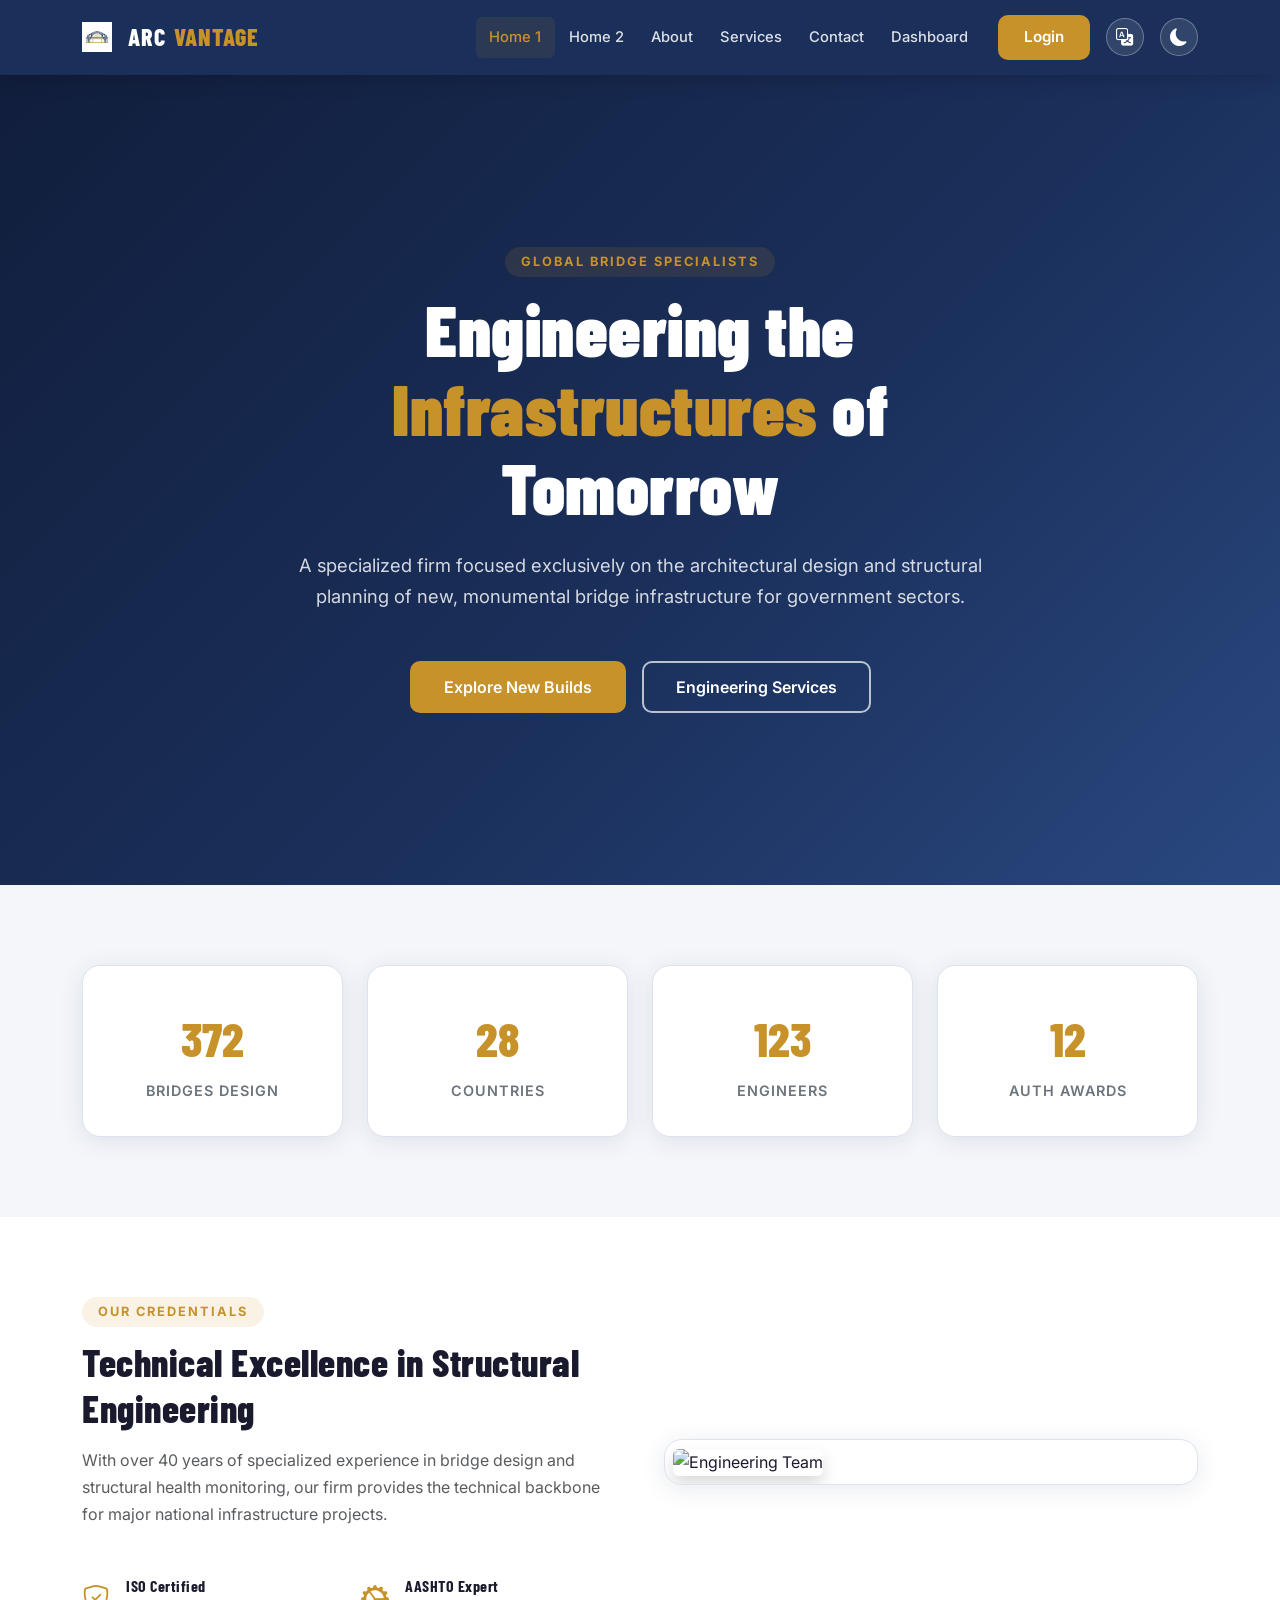
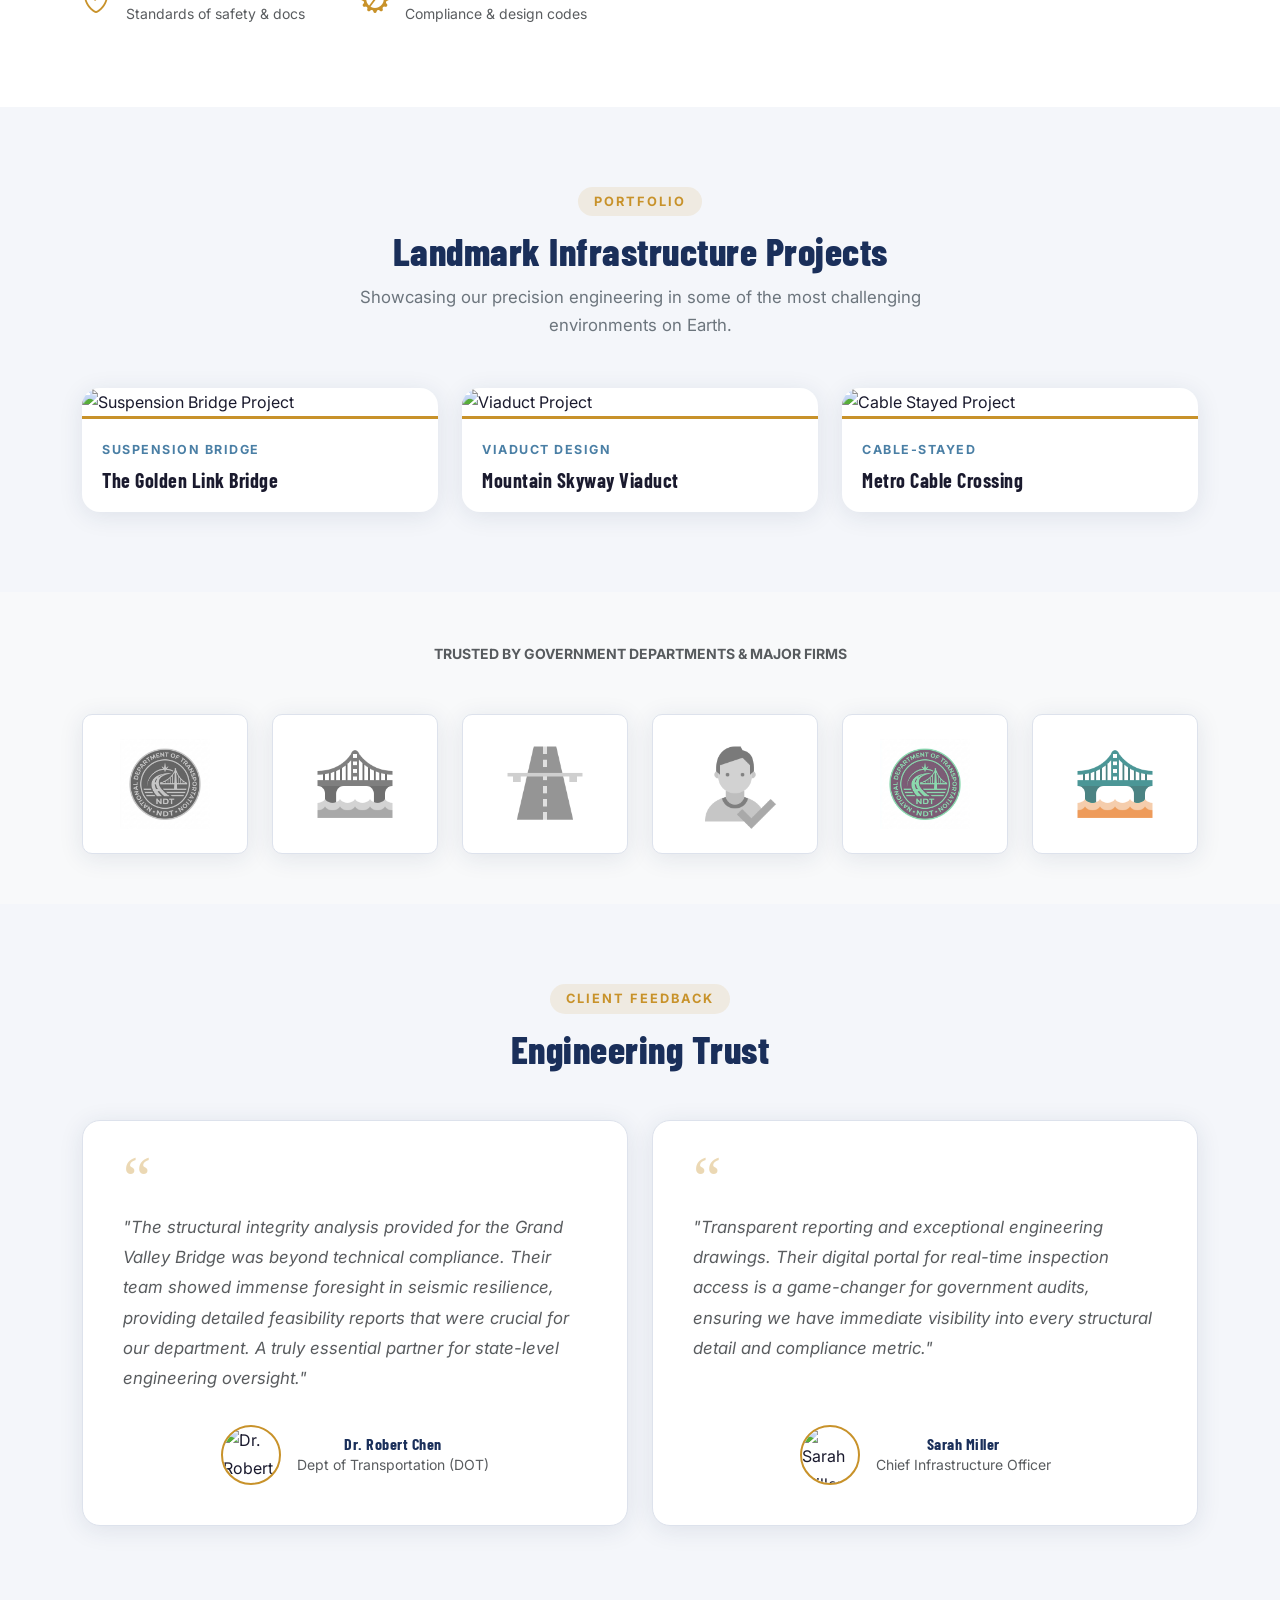
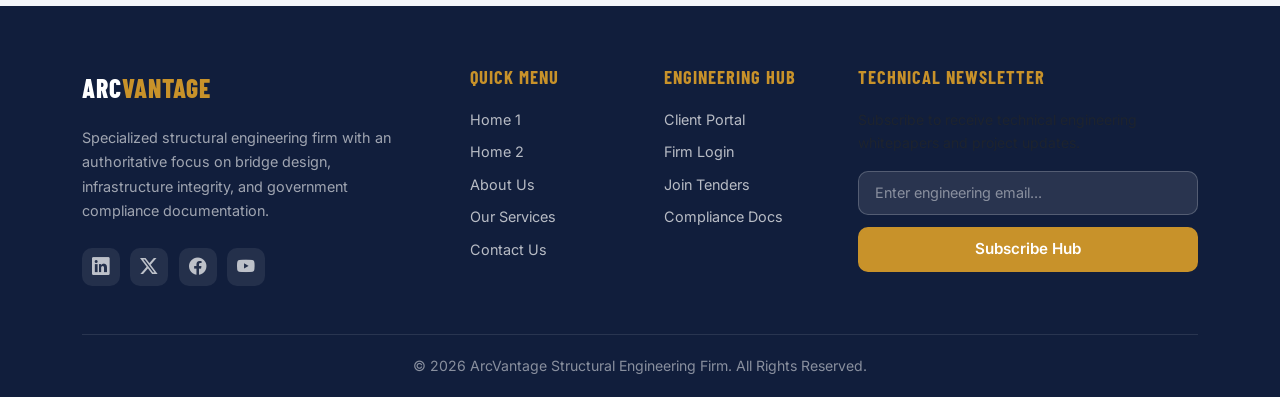
==== index.html @ 97ee5bbd "feat: add dashboard option to navbar next to contact across all pages" ====
<!DOCTYPE html>
<html lang="en" dir="ltr">
<head>
    <meta charset="UTF-8">
    <meta name="viewport" content="width=device-width, initial-scale=1.0">
    <title>Home - Structural Engineering Firm | Bridge Specialist</title>
    <!-- Favicon -->
    <link rel="icon" type="image/png" href="assets/images/favicon.png">
    
    <!-- Bootstrap 5 -->
    <link href="https://cdn.jsdelivr.net/npm/bootstrap@5.3.0/dist/css/bootstrap.min.css" rel="stylesheet">
    <!-- Bootstrap Icons -->
    <link rel="stylesheet" href="https://cdn.jsdelivr.net/npm/bootstrap-icons@1.11.1/font/bootstrap-icons.css">
    <!-- Custom CSS -->
    <link rel="stylesheet" href="assets/css/style.css">
</head>
<body>

    <!-- Header / Navbar -->
    <nav class="navbar navbar-expand-lg brand-navbar sticky-top">
        <div class="container">
            <a class="navbar-brand d-flex align-items-center" href="index.html">
                <img src="assets/images/favicon.png" alt="ArcVantage" class="brand-favicon me-2" style="height: 30px;">
                ARC<span>VANTAGE</span>
            </a>
            
            <button class="navbar-toggler border-0 text-white" type="button" data-bs-toggle="offcanvas" data-bs-target="#offcanvasNavbar">
                <i class="bi bi-list fs-1"></i>
            </button>

            <!-- Desktop Menu -->
            <div class="collapse navbar-collapse" id="navbarNav">
                    <ul class="navbar-nav ms-auto mb-2 mb-lg-0 align-items-center">
                        <li class="nav-item"><a class="nav-link active" href="index.html">Home 1</a></li>
                        <li class="nav-item"><a class="nav-link" href="home2.html">Home 2</a></li>
                        <li class="nav-item"><a class="nav-link" href="about.html">About</a></li>
                        <li class="nav-item"><a class="nav-link" href="services.html">Services</a></li>
                        <li class="nav-item"><a class="nav-link" href="contact.html">Contact</a></li>
                        <li class="nav-item"><a class="nav-link" href="dashboard.html">Dashboard</a></li>
                        <li class="nav-item ms-lg-3">
                            <a href="login.html" class="btn btn-brand-secondary btn-sm px-4 text-white">Login</a>
                        </li>
                    </ul>
                    <div id="rtlToggle" class="ms-lg-3" title="Toggle RTL"><i class="bi bi-translate"></i></div>
                    <div id="themeToggle" class="ms-lg-3"><i class="bi bi-moon-fill"></i></div>
                </div>
            </div>
        </div>
    </nav>

    <!-- Mobile Offcanvas -->
    <div class="offcanvas offcanvas-end offcanvas-dark" tabindex="-1" id="offcanvasNavbar">
        <div class="offcanvas-header">
            <h5 class="offcanvas-title footer-brand-name">ARC<span>VANTAGE</span></h5>
            <button type="button" class="btn-close" data-bs-dismiss="offcanvas"></button>
        </div>
        <div class="offcanvas-body">
            <ul class="navbar-nav justify-content-end flex-grow-1 pe-3">
                <li class="nav-item"><a class="nav-link active" href="index.html">Home 1</a></li>
                <li class="nav-item"><a class="nav-link" href="home2.html">Home 2</a></li>
                <li class="nav-item"><a class="nav-link" href="about.html">About</a></li>
                <li class="nav-item"><a class="nav-link" href="services.html">Services</a></li>
                <li class="nav-item"><a class="nav-link" href="contact.html">Contact</a></li>
                <li class="nav-item"><a class="nav-link" href="dashboard.html">Dashboard</a></li>
                <li class="nav-item mt-3"><a href="login.html" class="btn btn-brand-secondary w-100 text-white">Login</a></li>
            </ul>
        </div>
    </div>

    <!-- Hero Section -->
    <section class="hero-section text-white">
        <!-- Using custom inline background to bypass repeated CSS backgrounds -->
        <div class="hero-overlay" style="background-image: url('https://loremflickr.com/1920/1080/bridge,design?random=1'); opacity: 0.3;"></div>
        <div class="container position-relative z-2 text-center">
            <div class="row justify-content-center">
                <div class="col-lg-10 col-xl-8">
                    <span class="section-label animate-fade-up">Global Bridge Specialists</span>
                    <h1 class="animate-fade-up animate-delay-1">Engineering the <span>Infrastructures</span> of Tomorrow</h1>
                    <p class="mt-4 animate-fade-up animate-delay-2 mx-auto" style="max-width: 700px;">A specialized firm focused exclusively on the architectural design and structural planning of new, monumental bridge infrastructure for government sectors.</p>
                    <div class="mt-5 d-flex flex-wrap gap-3 animate-fade-up animate-delay-3 justify-content-center">
                        <a href="#projects" class="btn btn-brand-secondary lg">Explore New Builds</a>
                        <a href="services.html" class="btn btn-brand-outline-light lg">Engineering Services</a>
                    </div>
                </div>
            </div>
        </div>
    </section>

    <!-- Stats Section -->
    <section class="section-pad stats-section">
        <div class="container">
            <div class="row g-4">
                <div class="col-6 col-md-3">
                    <div class="stat-card">
                        <div class="stat-number" data-target="450">0</div>
                        <div class="stat-label">Bridges Design</div>
                    </div>
                </div>
                <div class="col-6 col-md-3">
                    <div class="stat-card">
                        <div class="stat-number" data-target="28">0</div>
                        <div class="stat-label">Countries</div>
                    </div>
                </div>
                <div class="col-6 col-md-3">
                    <div class="stat-card">
                        <div class="stat-number" data-target="150">0</div>
                        <div class="stat-label">Engineers</div>
                    </div>
                </div>
                <div class="col-6 col-md-3">
                    <div class="stat-card">
                        <div class="stat-number" data-target="12">0</div>
                        <div class="stat-label">Auth Awards</div>
                    </div>
                </div>
            </div>
        </div>
    </section>

    <!-- About Section -->
    <section class="section-pad bg-white">
        <div class="container">
            <div class="row align-items-center g-5">
                <div class="col-lg-6">
                    <span class="section-label">Our Credentials</span>
                    <h2 class="section-title">Technical Excellence in Structural Engineering</h2>
                    <p class="text-muted mt-3">With over 40 years of specialized experience in bridge design and structural health monitoring, our firm provides the technical backbone for major national infrastructure projects.</p>
                    <div class="row mt-4 g-4">
                        <div class="col-sm-6">
                            <div class="d-flex gap-3">
                                <i class="bi bi-shield-check text-secondary-brand fs-3"></i>
                                <div>
                                    <h6 class="mb-1">ISO Certified</h6>
                                    <small class="text-muted">Standards of safety & docs</small>
                                </div>
                            </div>
                        </div>
                        <div class="col-sm-6">
                            <div class="d-flex gap-3">
                                <i class="bi bi-gear-wide-connected text-secondary-brand fs-3"></i>
                                <div>
                                    <h6 class="mb-1">AASHTO Expert</h6>
                                    <small class="text-muted">Compliance & design codes</small>
                                </div>
                            </div>
                        </div>
                    </div>
                </div>
                <div class="col-lg-6">
                    <div class="brand-card p-2">
                        <img src="https://loremflickr.com/800/800/engineering,team?random=2" alt="Engineering Team" class="img-fluid rounded shadow">
                    </div>
                </div>
            </div>
        </div>
    </section>

    <!-- Projects Section -->
    <section id="projects" class="section-pad">
        <div class="container">
            <div class="text-center mb-5">
                <span class="section-label">Portfolio</span>
                <h2 class="section-title">Landmark Infrastructure Projects</h2>
                <p class="section-subtitle">Showcasing our precision engineering in some of the most challenging environments on Earth.</p>
            </div>
            <div class="row g-4">
                <div class="col-md-4">
                    <div class="project-card">
                        <img src="https://loremflickr.com/800/600/bridge,suspension?random=3" alt="Suspension Bridge Project">
                        <div class="project-info">
                            <div class="project-category">Suspension Bridge</div>
                            <h5 class="mt-2 mb-0">The Golden Link Bridge</h5>
                        </div>
                    </div>
                </div>
                <div class="col-md-4">
                    <div class="project-card">
                        <img src="https://loremflickr.com/800/600/viaduct,bridge?random=4" alt="Viaduct Project">
                        <div class="project-info">
                            <div class="project-category">Viaduct Design</div>
                            <h5 class="mt-2 mb-0">Mountain Skyway Viaduct</h5>
                        </div>
                    </div>
                </div>
                <div class="col-md-4">
                    <div class="project-card">
                        <img src="https://loremflickr.com/800/600/cable,bridge?random=5" alt="Cable Stayed Project">
                        <div class="project-info">
                            <div class="project-category">Cable-Stayed</div>
                            <h5 class="mt-2 mb-0">Metro Cable Crossing</h5>
                        </div>
                    </div>
                </div>
            </div>
        </div>
    </section>

    <!-- Partner Logos -->
    <section class="section-pad-sm bg-light">
        <div class="container text-center">
            <p class="text-muted small fw-bold text-uppercase mb-4">Trusted by Government Departments & Major Firms</p>
            <div class="row align-items-center justify-content-center g-4 mt-2">
                <div class="col-6 col-md-4 col-lg-2">
                    <div class="partner-card">
                        <img src="assets/images/logos/logo1.png" class="partner-logo" alt="Partner">
                    </div>
                </div>
                <div class="col-6 col-md-4 col-lg-2">
                    <div class="partner-card">
                        <img src="assets/images/logos/logo2.png" class="partner-logo" alt="Partner">
                    </div>
                </div>
                <div class="col-6 col-md-4 col-lg-2">
                    <div class="partner-card">
                        <img src="assets/images/logos/logo3.png" class="partner-logo" alt="Partner">
                    </div>
                </div>
                <div class="col-6 col-md-4 col-lg-2">
                    <div class="partner-card">
                        <img src="assets/images/logos/logo6.png" class="partner-logo" alt="Partner">
                    </div>
                </div>
                <div class="col-6 col-md-4 col-lg-2">
                    <div class="partner-card">
                        <img src="assets/images/logos/logo1.png" class="partner-logo" alt="Partner" style="filter: hue-rotate(90deg)">
                    </div>
                </div>
                <div class="col-6 col-md-4 col-lg-2">
                    <div class="partner-card">
                        <img src="assets/images/logos/logo2.png" class="partner-logo" alt="Partner" style="filter: hue-rotate(180deg)">
                    </div>
                </div>
            </div>
        </div>
    </section>

    <!-- Testimonials -->
    <section class="section-pad">
        <div class="container">
            <div class="text-center mb-5">
                <span class="section-label">Client Feedback</span>
                <h2 class="section-title">Engineering Trust</h2>
            </div>
            <div class="row g-4">
                <div class="col-md-6">
                    <div class="testimonial-card h-100 d-flex flex-column">
                        <p class="mb-4 text-muted">"The structural integrity analysis provided for the Grand Valley Bridge was beyond technical compliance. Their team showed immense foresight in seismic resilience, providing detailed feasibility reports that were crucial for our department. A truly essential partner for state-level engineering oversight."</p>
                        <div class="d-flex align-items-center gap-3 mt-auto">
                            <img src="https://loremflickr.com/150/150/man,portrait?random=6" class="testimonial-img" alt="Dr. Robert Chen">
                            <div>
                                <h6 class="mb-0 text-primary-brand">Dr. Robert Chen</h6>
                                <small class="text-muted">Dept of Transportation (DOT)</small>
                            </div>
                        </div>
                    </div>
                </div>
                <div class="col-md-6">
                    <div class="testimonial-card h-100 d-flex flex-column">
                        <p class="mb-4 text-muted">"Transparent reporting and exceptional engineering drawings. Their digital portal for real-time inspection access is a game-changer for government audits, ensuring we have immediate visibility into every structural detail and compliance metric."</p>
                        <div class="d-flex align-items-center gap-3 mt-auto">
                            <img src="https://loremflickr.com/150/150/woman,portrait?random=7" class="testimonial-img" alt="Sarah Miller">
                            <div>
                                <h6 class="mb-0 text-primary-brand">Sarah Miller</h6>
                                <small class="text-muted">Chief Infrastructure Officer</small>
                            </div>
                        </div>
                    </div>
                </div>
            </div>
        </div>
    </section>

    <!-- Footer -->
    <footer class="brand-footer">
        <div class="container">
            <div class="row g-5">
                <div class="col-lg-4">
                    <div class="footer-brand-name">ARC<span>VANTAGE</span></div>
                    <p class="footer-desc mt-3">Specialized structural engineering firm with an authoritative focus on bridge design, infrastructure integrity, and government compliance documentation.</p>
                    <div class="social-icons mt-4">
                        <a href="#"><i class="bi bi-linkedin"></i></a>
                        <a href="#"><i class="bi bi-twitter-x"></i></a>
                        <a href="#"><i class="bi bi-facebook"></i></a>
                        <a href="#"><i class="bi bi-youtube"></i></a>
                    </div>
                </div>
                <div class="col-md-4 col-lg-2">
                    <h5>Quick Menu</h5>
                    <a href="index.html">Home 1</a>
                    <a href="home2.html">Home 2</a>
                    <a href="about.html">About Us</a>
                    <a href="services.html">Our Services</a>
                    <a href="contact.html">Contact Us</a>
                </div>
                <div class="col-md-4 col-lg-2">
                    <h5>Engineering Hub</h5>
                    <a href="dashboard.html">Client Portal</a>
                    <a href="login.html">Firm Login</a>
                    <a href="signup.html">Join Tenders</a>
                    <a href="#">Compliance Docs</a>
                </div>
                <div class="col-lg-4">
                    <h5>Technical Newsletter</h5>
                    <p class="small text-muted mb-3">Subscribe to receive technical engineering whitepapers and project updates.</p>
                    <form class="footer-newsletter">
                        <input type="email" placeholder="Enter engineering email..." required>
                        <button type="submit" class="btn btn-brand-secondary w-100">Subscribe Hub</button>
                    </form>
                </div>
            </div>
            <div class="footer-bottom text-center">
                <p class="mb-0">© 2026 ArcVantage Structural Engineering Firm. All Rights Reserved.</p>
            </div>
        </div>
    </footer>

    <!-- Back to Top -->
    <button id="backToTop"><i class="bi bi-arrow-up"></i></button>

    <!-- Quote Modal -->
    <div class="modal fade" id="quoteModal" tabindex="-1">
        <div class="modal-dialog modal-dialog-centered">
            <div class="modal-content brand-card">
                <div class="modal-header border-0">
                    <h5 class="modal-title section-title fs-3">Request Project Quote</h5>
                    <button type="button" class="btn-close" data-bs-dismiss="modal"></button>
                </div>
                <div class="modal-body p-4 pt-0">
                    <form>
                        <div class="mb-3">
                            <label class="form-label small fw-bold">Department / Firm Name</label>
                            <input type="text" class="form-control" placeholder="e.g. DOT Region 4" required>
                        </div>
                        <div class="mb-3">
                            <label class="form-label small fw-bold">Project Type</label>
                            <select class="form-select">
                                <option>Expansion Joint Repair</option>
                                <option>New Bridge Design</option>
                                <option>Structural Health Audit</option>
                            </select>
                        </div>
                        <div class="mb-3">
                            <label class="form-label small fw-bold">Details</label>
                            <textarea class="form-control" rows="3"></textarea>
                        </div>
                        <button type="submit" class="btn btn-brand-primary w-100 py-2">Submit Request</button>
                    </form>
                </div>
            </div>
        </div>
    </div>

    <!-- Scripts -->
    <script src="https://cdn.jsdelivr.net/npm/bootstrap@5.3.0/dist/js/bootstrap.bundle.min.js"></script>
    <script src="assets/js/main.js"></script>
</body>
</html>
---- assets/css/style.css ----
/* ============================================================
   ARCVANTAGE BRIDGE ENGINEERING
   Global Design System — style.css
   Colors: Primary #1A2F5A | Secondary #C8922A | Tertiary #4A7FA5
   ============================================================ */

/* ---- Google Fonts ---- */
@import url('https://fonts.googleapis.com/css2?family=Inter:wght@300;400;500;600;700;800;900&family=Barlow+Condensed:wght@600;700;800&display=swap');

/* ---- CSS Custom Properties (Light Theme) ---- */
:root {
  --primary:        #1A2F5A;
  --primary-dark:   #111e3c;
  --primary-light:  #2a4880;
  --secondary:      #C8922A;
  --secondary-dark: #a5731c;
  --secondary-light:#e0a83a;
  --tertiary:       #4A7FA5;
  --tertiary-dark:  #326182;
  --tertiary-light: #6fa3c4;

  --bg:             #f4f6fa;
  --bg-card:        #ffffff;
  --bg-navbar:      #1A2F5A;
  --text-main:      #1a1a2e;
  --text-muted:     #6c757d;
  --text-light:     #ffffff;
  --border:         #dde2ec;
  --shadow:         0 4px 24px rgba(26,47,90,0.10);
  --shadow-hover:   0 8px 32px rgba(26,47,90,0.18);
  --radius:         10px;
  --radius-lg:      18px;
  --transition:     all 0.3s ease;
}

/* ---- Dark Theme ---- */
[data-theme="dark"] {
  --bg:           #0f172a; /* Slightly lighter navy for better depth */
  --bg-card:      #1e293b; /* More distinct card background */
  --bg-navbar:    #0f172a;
  --text-main:    #f8fafc; /* Crisp white for main text */
  --text-muted:   #cbd5e1; /* Significantly brighter muted text for contrast (was #9aa3b8) */
  --border:       #334155;
  --shadow:       0 4px 24px rgba(0,0,0,0.45);
  --shadow-hover: 0 8px 32px rgba(0,0,0,0.60);
}

/* ---- Reset & Base ---- */
*, *::before, *::after { box-sizing: border-box; margin: 0; padding: 0; }
html { scroll-behavior: smooth; }
body {
  font-family: 'Inter', sans-serif;
  background-color: var(--bg);
  color: var(--text-main);
  transition: background-color 0.3s ease, color 0.3s ease;
  line-height: 1.7;
  font-size: 16px;
}
img {
  max-width: 100%;
  height: auto;
}

/* ---- Typography ---- */
h1,h2,h3,h4,h5,h6 {
  font-family: 'Barlow Condensed', 'Inter', sans-serif;
  font-weight: 700;
  letter-spacing: 0.5px;
  color: var(--text-main);
  line-height: 1.2;
}
.text-primary-brand { color: var(--primary) !important; transition: var(--transition); }
.text-secondary-brand { color: var(--secondary) !important; transition: var(--transition); }
.text-tertiary-brand { color: var(--tertiary) !important; transition: var(--transition); }

.text-primary-brand:hover, .text-secondary-brand:hover, .text-tertiary-brand:hover {
  text-decoration: underline !important;
  opacity: 0.85;
}

/* ---- Buttons ---- */
.btn-brand-primary {
  background: var(--primary);
  color: #fff;
  border: 2px solid var(--primary);
  border-radius: var(--radius);
  padding: 0.55rem 1.5rem;
  font-weight: 600;
  font-size: 0.95rem;
  transition: var(--transition);
  text-decoration: none;
  display: inline-flex;
  align-items: center;
  justify-content: center;
  gap: 0.4rem;
}
.btn-brand-primary:hover {
  background: var(--primary-light);
  border-color: var(--primary-light);
  color: #fff;
  transform: translateY(-3px) scale(1.03);
  box-shadow: 0 8px 25px rgba(26,47,90,0.35);
  filter: brightness(1.15);
}
.btn-brand-secondary {
  background: var(--secondary);
  color: #fff;
  border: 2px solid var(--secondary);
  border-radius: var(--radius);
  padding: 0.55rem 1.5rem;
  font-weight: 600;
  font-size: 0.95rem;
  transition: var(--transition);
  text-decoration: none;
  display: inline-flex;
  align-items: center;
  justify-content: center;
  gap: 0.4rem;
}
.btn-brand-secondary:hover {
  background: var(--secondary-dark);
  border-color: var(--secondary-dark);
  color: #fff;
  transform: translateY(-3px) scale(1.03);
  box-shadow: 0 8px 25px rgba(200,146,42,0.4);
  filter: brightness(1.15);
}
.btn-brand-outline {
  background: transparent;
  color: var(--primary);
  border: 2px solid var(--primary);
  border-radius: var(--radius);
  padding: 0.55rem 1.5rem;
  font-weight: 600;
  font-size: 0.95rem;
  transition: var(--transition);
  text-decoration: none;
  display: inline-flex;
  align-items: center;
  gap: 0.4rem;
}
.btn-brand-outline:hover {
  background: var(--primary);
  color: #fff;
  transform: translateY(-3px) scale(1.03);
  box-shadow: 0 8px 25px rgba(26,47,90,0.35);
  filter: brightness(1.15);
}
.btn-brand-outline-light {
  background: transparent;
  color: #fff;
  border: 2px solid rgba(255,255,255,0.7);
  border-radius: var(--radius);
  padding: 0.55rem 1.5rem;
  font-weight: 600;
  font-size: 0.95rem;
  transition: var(--transition);
  text-decoration: none;
  display: inline-flex;
  align-items: center;
  gap: 0.4rem;
}
.btn-brand-outline-light:hover {
  background: rgba(255,255,255,0.2);
  color: #fff;
  transform: translateY(-3px) scale(1.03);
  box-shadow: 0 8px 25px rgba(255,255,255,0.15);
}

/* ---- Global Button Hover Highlight ---- */
.btn:hover {
  transform: translateY(-2px);
  filter: brightness(1.1);
  transition: var(--transition);
}
.social-login-btn:hover {
  transform: translateY(-2px) scale(1.02);
  box-shadow: 0 6px 20px rgba(26,47,90,0.15);
  filter: brightness(1.05);
}

/* ---- Cards ---- */
.brand-card {
  background: var(--bg-card);
  border-radius: var(--radius-lg);
  border: 1px solid var(--border);
  box-shadow: var(--shadow);
  transition: var(--transition);
  overflow: hidden;
}
.brand-card:hover {
  box-shadow: var(--shadow-hover);
  transform: translateY(-4px);
}
.brand-card .card-img-top {
  height: 200px;
  object-fit: cover;
  width: 100%;
}
.brand-card .card-body { padding: 1.5rem; }

/* ---- Section Utilities ---- */
.section-pad { padding: 80px 0; }
.section-pad-sm { padding: 50px 0; }

.section-title {
  font-size: 2.4rem;
  font-weight: 800;
  color: var(--primary);
  margin-bottom: 0.5rem;
}
[data-theme="dark"] .section-title { color: var(--secondary); }

.section-subtitle {
  font-size: 1.05rem;
  color: var(--text-muted);
  max-width: 600px;
  margin: 0 auto 2.5rem;
}

.section-label {
  display: inline-block;
  background: rgba(200,146,42,0.12);
  color: var(--secondary);
  font-size: 0.8rem;
  font-weight: 700;
  letter-spacing: 2px;
  text-transform: uppercase;
  border-radius: 50px;
  padding: 0.25rem 1rem;
  margin-bottom: 0.75rem;
}

.navbar-brand {
  font-family: 'Barlow Condensed', sans-serif;
  font-size: 1.5rem;
  font-weight: 800;
  letter-spacing: 1px;
  display: flex !important;
  align-items: center;
  gap: 0.5rem;
  text-decoration: none;
  transition: var(--transition);
  color: var(--primary);
}
.navbar-brand span { color: var(--secondary); }
.navbar-brand:hover { opacity: 0.85; }

/* ---- Navbar ---- */
.brand-navbar {
  background: var(--bg-navbar) !important;
  padding: 0.75rem 0;
  box-shadow: 0 2px 20px rgba(0,0,0,0.2);
  position: sticky;
  top: 0;
  z-index: 1050;
}
.brand-navbar .navbar-brand {
  font-family: 'Barlow Condensed', sans-serif;
  font-size: 1.5rem;
  font-weight: 800;
  color: #fff !important;
  letter-spacing: 1px;
  display: flex;
  align-items: center;
  gap: 0.5rem;
}
.brand-navbar .navbar-brand span { color: var(--secondary); }
.brand-navbar .nav-link {
  color: rgba(255,255,255,0.85) !important;
  font-weight: 500;
  font-size: 0.92rem;
  padding: 0.5rem 0.85rem !important;
  border-radius: 6px;
  transition: var(--transition);
}
.brand-navbar .nav-link:hover,
.brand-navbar .nav-link.active {
  color: var(--secondary) !important;
  background: rgba(200,146,42,0.1);
}

/* ---- Dropdown in Navbar ---- */
.brand-navbar .dropdown-menu {
  background: var(--bg-card);
  border: 1px solid var(--border);
  border-radius: var(--radius);
  box-shadow: var(--shadow-hover);
  min-width: 200px;
}
.brand-navbar .dropdown-item {
  color: var(--text-main);
  font-weight: 500;
  padding: 0.55rem 1.25rem;
  transition: var(--transition);
}
.brand-navbar .dropdown-item:hover {
  background: rgba(26,47,90,0.08);
  color: var(--primary);
}
[data-theme="dark"] .brand-navbar .dropdown-item:hover { color: var(--secondary); }

.navbar-btn { min-width: 90px; justify-content: center; }

/* ---- Theme Toggle ---- */
#themeToggle {
  background: rgba(255,255,255,0.1);
  border: 1.5px solid rgba(255,255,255,0.3);
  color: #fff;
  border-radius: 50px;
  width: 38px;
  height: 38px;
  display: flex;
  align-items: center;
  justify-content: center;
  cursor: pointer;
  transition: var(--transition);
  font-size: 1.1rem;
}
#themeToggle:hover {
  background: var(--secondary);
  border-color: var(--secondary);
}

/* ---- Hero Sections ---- */
.hero-section {
  min-height: 90vh;
  display: flex;
  align-items: center;
  position: relative;
  overflow: hidden;
  background: linear-gradient(135deg, var(--primary-dark) 0%, var(--primary) 55%, var(--primary-light) 100%);
}
.hero-overlay {
  position: absolute;
  inset: 0;
  background-position: center;
  background-size: cover;
  background-repeat: no-repeat;
  opacity: 0.18;
  z-index: 0;
}
.hero-bg-main { background-image: url('../images/hero.png'); }
.hero-bg-about { background-image: url('../images/team.png'); }
.hero-bg-services { background-image: url('../images/construction.png'); }
.hero-bg-contact { background-image: url('../images/maintenance.png'); }
.hero-bg-home2 { background-image: url('../images/digitaltwin.png'); }
.hero-section h1 {
  font-size: clamp(2.5rem, 6vw, 4.5rem);
  font-weight: 900;
  color: #fff;
  line-height: 1.1;
}
.hero-section h1 span { color: var(--secondary); }
.hero-section p { color: rgba(255,255,255,0.82); font-size: 1.15rem; }

/* ---- Stat Cards ---- */
.stat-card {
  text-align: center;
  padding: 2rem 1.5rem;
  background: var(--bg-card);
  border-radius: var(--radius-lg);
  border: 1px solid var(--border);
  box-shadow: var(--shadow);
  transition: var(--transition);
  height: 100%;
  display: flex;
  flex-direction: column;
  justify-content: center;
}
.stat-card:hover { transform: translateY(-4px); box-shadow: var(--shadow-hover); }
.stat-card .stat-number {
  font-size: 3rem;
  font-weight: 800;
  font-family: 'Barlow Condensed', sans-serif;
  color: var(--secondary);
}
.stat-card .stat-label {
  color: var(--text-muted);
  font-size: 0.9rem;
  font-weight: 600;
  text-transform: uppercase;
  letter-spacing: 1px;
}

/* ---- Badge / Tag ---- */
.brand-badge {
  display: inline-block;
  background: var(--primary);
  color: #fff;
  font-size: 0.75rem;
  font-weight: 700;
  padding: 0.2rem 0.75rem;
  border-radius: 50px;
  letter-spacing: 1px;
}
.brand-badge-gold {
  background: var(--secondary);
}
.brand-badge-teal {
  background: var(--tertiary);
}

/* ---- Project Cards ---- */
.project-card {
  position: relative;
  border-radius: var(--radius-lg);
  overflow: hidden;
  background: var(--bg-card);
  box-shadow: var(--shadow);
  transition: var(--transition);
}
.project-card:hover { transform: translateY(-6px); box-shadow: var(--shadow-hover); }
.project-card img { width: 100%; height: 240px; object-fit: cover; }
.project-card .project-info {
  padding: 1.25rem;
  border-top: 3px solid var(--secondary);
}
.project-card .project-category {
  font-size: 0.78rem;
  font-weight: 700;
  color: var(--tertiary);
  text-transform: uppercase;
  letter-spacing: 1.5px;
}

/* ---- Service Cards (services.html) ---- */
.service-card {
  background: var(--bg-card);
  border-radius: var(--radius-lg);
  border: 1px solid var(--border);
  box-shadow: var(--shadow);
  overflow: hidden;
  transition: var(--transition);
  height: 100%;
}
.service-card:hover { transform: translateY(-6px); box-shadow: var(--shadow-hover); border-color: var(--secondary); }
.service-card .svc-img { height: 180px; object-fit: cover; width: 100%; }
.service-card .svc-body { padding: 1.5rem; }
.service-card .svc-icon {
  width: 54px; height: 54px;
  background: linear-gradient(135deg, var(--primary), var(--tertiary));
  border-radius: 14px;
  display: flex; align-items: center; justify-content: center;
  color: #fff; font-size: 1.5rem;
  margin-bottom: 1rem;
  transition: var(--transition);
}
.service-card:hover .svc-icon { background: linear-gradient(135deg, var(--secondary), var(--secondary-dark)); }

/* ---- Footer ---- */
.brand-footer {
  background: var(--primary-dark);
  color: rgba(255,255,255,0.8);
  padding: 60px 0 0;
}
.brand-footer h5 {
  color: var(--secondary);
  font-family: 'Barlow Condensed', sans-serif;
  font-size: 1.15rem;
  font-weight: 700;
  letter-spacing: 1px;
  text-transform: uppercase;
  margin-bottom: 1.2rem;
}
.brand-footer a {
  color: rgba(255,255,255,0.7);
  text-decoration: none;
  font-size: 0.9rem;
  transition: var(--transition);
  display: block;
  margin-bottom: 0.5rem;
}
.brand-footer a:hover { color: var(--secondary); padding-left: 4px; }
.brand-footer .footer-brand-name {
  font-family: 'Barlow Condensed', sans-serif;
  font-size: 1.6rem;
  font-weight: 800;
  color: #fff;
  letter-spacing: 1px;
}
.brand-footer .footer-brand-name span { color: var(--secondary); }
.brand-footer .footer-desc { font-size: 0.9rem; color: rgba(255,255,255,0.6); }
.social-icons a {
  display: inline-flex;
  align-items: center;
  justify-content: center;
  width: 38px; height: 38px;
  background: rgba(255,255,255,0.08);
  border-radius: 10px;
  color: rgba(255,255,255,0.7);
  font-size: 1.1rem;
  transition: var(--transition);
  margin-right: 0.4rem;
  text-decoration: none;
}
.social-icons a:hover { background: var(--secondary); color: #fff; transform: translateY(-3px); }
.social-icons.social-dark a {
  background: var(--primary);
  color: #fff;
}
.social-icons.social-dark a:hover {
  background: var(--secondary);
  color: #fff;
}
[data-theme="dark"] .social-icons.social-dark a {
  background: var(--secondary);
  color: var(--primary);
}
[data-theme="dark"] .social-icons.social-dark a:hover {
  background: #fff;
  color: var(--primary);
}

.footer-newsletter input {
  background: rgba(255,255,255,0.1);
  border: 1.5px solid rgba(255,255,255,0.2);
  color: #fff;
  border-radius: var(--radius);
  padding: 0.55rem 1rem;
  font-size: 0.9rem;
  width: 100%;
  margin-bottom: 0.75rem;
  outline: none;
  transition: var(--transition);
}
.footer-newsletter input::placeholder { color: rgba(255,255,255,0.45); }
.footer-newsletter input:focus { border-color: var(--secondary); background: rgba(255,255,255,0.15); }
.footer-bottom {
  border-top: 1px solid rgba(255,255,255,0.1);
  padding: 1.2rem 0;
  margin-top: 2.5rem;
  font-size: 0.88rem;
  color: rgba(255,255,255,0.5);
}

/* ---- Back to Top ---- */
#backToTop {
  position: fixed;
  bottom: 2rem;
  right: 2rem;
  z-index: 999;
  width: 44px; height: 44px;
  background: var(--secondary);
  color: #fff;
  border: none;
  border-radius: 50%;
  font-size: 1.2rem;
  display: none;
  align-items: center;
  justify-content: center;
  cursor: pointer;
  box-shadow: 0 4px 16px rgba(200,146,42,0.4);
  transition: var(--transition);
}
#backToTop.show { display: flex; }
#backToTop:hover { background: var(--secondary-dark); transform: translateY(-4px); }

/* ---- Auth Pages ---- */
.auth-wrapper {
  min-height: 100vh;
  display: flex;
  align-items: center;
  justify-content: center;
  background: linear-gradient(135deg, var(--primary-dark) 0%, var(--primary) 60%, var(--tertiary) 100%);
  padding: 2rem 1rem;
}
.auth-card {
  background: var(--bg-card);
  border-radius: var(--radius-lg);
  padding: 2.5rem 2rem;
  width: 100%;
  max-width: 440px;
  box-shadow: 0 16px 48px rgba(0,0,0,0.2);
}
.auth-card h2 { font-size: 2rem; font-weight: 800; color: var(--primary); }
[data-theme="dark"] .auth-card h2 { color: var(--secondary); }
.auth-card .form-control {
  background: var(--bg-card); /* Use card background for better contrast against wrapper */
  border: 1.5px solid var(--border);
  color: var(--text-main);
  border-radius: var(--radius);
  padding: 0.65rem 1rem;
  transition: var(--transition);
}
.auth-card .form-control:focus {
  border-color: var(--secondary); /* Use secondary for better visibility on focus */
  box-shadow: 0 0 0 3px rgba(200,146,42,0.15);
  background: var(--bg);
}

/* ---- Dark Mode Contrast Fixes ---- */
[data-theme="dark"] ::placeholder {
  color: var(--text-muted) !important;
  opacity: 1 !important;
}
[data-theme="dark"] :-ms-input-placeholder { color: var(--text-muted) !important; }
[data-theme="dark"] ::-ms-input-placeholder { color: var(--text-muted) !important; }

[data-theme="dark"] .bg-light { background-color: var(--bg) !important; color: var(--text-main) !important; }
[data-theme="dark"] .bg-white { background-color: var(--bg-card) !important; color: var(--text-main) !important; }
[data-theme="dark"] .text-muted { color: var(--text-muted) !important; }
[data-theme="dark"] .form-control { background-color: var(--bg); border-color: var(--border); color: var(--text-main); }
[data-theme="dark"] .form-control:focus { background-color: var(--bg-card); color: var(--text-main); }
[data-theme="dark"] select.form-select { background-color: var(--bg); color: var(--text-main); border-color: var(--border); }
.social-login-btn {
  display: flex;
  align-items: center;
  justify-content: center;
  gap: 0.6rem;
  width: 100%;
  padding: 0.6rem 1rem;
  border-radius: var(--radius);
  border: 1.5px solid var(--border);
  background: var(--bg-card);
  color: var(--text-main);
  font-weight: 600;
  font-size: 0.9rem;
  display: flex;
  align-items: center;
  justify-content: center;
  gap: 0.6rem;
  width: 100%;
}
.social-login-btn:hover { border-color: var(--primary); color: var(--primary); background: rgba(26,47,90,0.05); }
.auth-divider {
  display: flex;
  align-items: center;
  gap: 1rem;
  color: var(--text-muted);
  font-size: 0.85rem;
  margin: 1.25rem 0;
}
.auth-divider::before, .auth-divider::after {
  content: '';
  flex: 1;
  height: 1px;
  background: var(--border);
}

/* ---- Dashboard ---- */
.dashboard-wrapper { display: flex; min-height: 100vh; }
.dash-sidebar {
  width: 260px;
  min-height: 100vh;
  background: var(--primary);
  color: #fff;
  flex-shrink: 0;
  position: fixed;
  top: 0; left: 0;
  z-index: 200;
  display: flex;
  flex-direction: column;
  transition: var(--transition);
}
[dir="rtl"] .dash-sidebar { left: auto; right: 0; }
.dash-sidebar .sidebar-brand {
  padding: 1.5rem 1.25rem 1rem;
  border-bottom: 1px solid rgba(255,255,255,0.12);
}
.dash-sidebar .sidebar-brand-name {
  font-family: 'Barlow Condensed', sans-serif;
  font-size: 1.35rem;
  font-weight: 800;
  color: #fff;
  letter-spacing: 1px;
}
.dash-sidebar .sidebar-brand-name span { color: var(--secondary); }
.dash-sidebar .sidebar-brand-sub {
  font-size: 0.72rem;
  color: rgba(255,255,255,0.55);
  letter-spacing: 1px;
  text-transform: uppercase;
  display: block;
  margin-top: 2px;
}
.sidebar-nav { padding: 1.5rem 0; flex: 1; }
.sidebar-nav .nav-section-label {
  font-size: 0.68rem;
  font-weight: 700;
  letter-spacing: 2px;
  text-transform: uppercase;
  color: rgba(255,255,255,0.4);
  padding: 0.75rem 1.5rem 0.35rem;
}
.sidebar-nav .nav-link {
  color: rgba(255,255,255,0.78);
  padding: 0.7rem 1.5rem;
  border-radius: 0;
  font-size: 0.92rem;
  font-weight: 500;
  display: flex;
  align-items: center;
  gap: 0.75rem;
  transition: var(--transition);
  border-left: 3px solid transparent;
  text-decoration: none;
}
[dir="rtl"] .sidebar-nav .nav-link { border-left: none; border-right: 3px solid transparent; }
.sidebar-nav .nav-link i { font-size: 1.1rem; }
.sidebar-nav .nav-link:hover,
.sidebar-nav .nav-link.active {
  background: rgba(255,255,255,0.08);
  color: #fff;
  border-left-color: var(--secondary);
}
[dir="rtl"] .sidebar-nav .nav-link:hover,
[dir="rtl"] .sidebar-nav .nav-link.active {
  border-left-color: transparent;
  border-right-color: var(--secondary);
}
.dash-main {
  margin-left: 260px;
  flex: 1;
  padding: 2rem;
  background: var(--bg);
  min-height: 100vh;
  transition: var(--transition);
}
[dir="rtl"] .dash-main { margin-left: 0; margin-right: 260px; }
.dash-topbar {
  display: flex;
  align-items: center;
  justify-content: space-between;
  margin-bottom: 2rem;
  padding-bottom: 1.25rem;
  border-bottom: 1px solid var(--border);
}
.kpi-card {
  background: var(--bg-card);
  border-radius: var(--radius-lg);
  padding: 1.5rem;
  border: 1px solid var(--border);
  box-shadow: var(--shadow);
  transition: var(--transition);
  border-left: 4px solid var(--secondary);
}
[dir="rtl"] .kpi-card { border-left: none; border-right: 4px solid var(--secondary); }
.kpi-card:hover { box-shadow: var(--shadow-hover); transform: translateY(-3px); }
.kpi-card .kpi-value {
  font-size: 2rem;
  font-weight: 800;
  font-family: 'Barlow Condensed', sans-serif;
  color: var(--primary);
}
[data-theme="dark"] .kpi-card .kpi-value { color: var(--secondary); }
.kpi-card .kpi-label { color: var(--text-muted); font-size: 0.85rem; font-weight: 600; }
.dash-section {
  background: var(--bg-card);
  border-radius: var(--radius-lg);
  border: 1px solid var(--border);
  box-shadow: var(--shadow);
  padding: 1.75rem;
  margin-bottom: 2rem;
}
.dash-section-title {
  font-family: 'Barlow Condensed', sans-serif;
  font-size: 1.4rem;
  font-weight: 800;
  color: var(--primary);
  margin-bottom: 1.25rem;
  display: flex;
  align-items: center;
  gap: 0.6rem;
}
[data-theme="dark"] .dash-section-title { color: var(--secondary); }
.doc-row {
  display: flex;
  align-items: center;
  gap: 1rem;
  padding: 0.85rem 0;
  border-bottom: 1px solid var(--border);
  transition: var(--transition);
}
.doc-row:last-child { border-bottom: none; }
.doc-row:hover { background: rgba(26,47,90,0.04); border-radius: 8px; padding-left: 0.5rem; }
.doc-icon {
  width: 40px; height: 40px;
  display: flex; align-items: center; justify-content: center;
  background: rgba(26,47,90,0.08);
  border-radius: 10px;
  font-size: 1.1rem;
  color: var(--primary);
  flex-shrink: 0;
}
[data-theme="dark"] .doc-icon { background: rgba(200,146,42,0.12); color: var(--secondary); }
.doc-meta { flex: 1; }
.doc-name { font-weight: 600; font-size: 0.92rem; color: var(--text-main); }
.doc-sub { font-size: 0.78rem; color: var(--text-muted); }

/* ---- Progress Bars ---- */
.progress-brand { height: 8px; border-radius: 4px; background: var(--border); }
.progress-brand .progress-bar { background: var(--secondary); border-radius: 4px; }

/* ---- Partner Logos Strip ---- */
.partner-card {
  background: var(--bg-card);
  border: 1px solid var(--border);
  border-radius: var(--radius);
  height: 140px;
  display: flex;
  align-items: center;
  justify-content: center;
  padding: 1rem;
  transition: var(--transition);
  box-shadow: var(--shadow);
}
.partner-card:hover {
  border-color: var(--secondary);
  box-shadow: var(--shadow-hover);
  transform: translateY(-4px);
}
.partner-logo {
  transition: var(--transition);
  max-height: 90px;
  max-width: 100%;
  object-fit: contain;
  filter: grayscale(1);
  opacity: 0.7;
}
.partner-card:hover .partner-logo {
  filter: grayscale(0);
  opacity: 1;
  transform: scale(1.05);
}

/* ---- Testimonial Cards ---- */
.testimonial-card {
  background: var(--bg-card);
  border-radius: var(--radius-lg);
  border: 1px solid var(--border);
  box-shadow: var(--shadow);
  padding: 2rem 2.5rem 2.5rem;
  position: relative;
  transition: var(--transition);
}
.testimonial-card::before {
  content: '\201C';
  display: block;
  position: relative;
  top: 0; left: 0;
  font-size: 4rem;
  font-family: Georgia, serif;
  color: var(--secondary);
  opacity: 0.35;
  line-height: 0.8;
  margin-bottom: 0.5rem;
}
.testimonial-card:hover { 
  box-shadow: var(--shadow-hover); 
  transform: translateY(-4px); 
  border-color: var(--secondary);
}
.testimonial-card p {
  font-size: 1.05rem;
  line-height: 1.8;
  color: var(--text-main);
  font-style: italic;
  margin-bottom: 2rem !important;
}
.testimonial-card .d-flex.align-items-center {
  justify-content: center;
}
.testimonial-card h6 {
  text-align: center;
}
[data-theme="dark"] .testimonial-card .text-primary-brand {
  color: var(--secondary) !important;
}
.testimonial-card small {
  text-align: center;
  display: block;
}

.testimonial-img {
  width: 60px;
  height: 60px;
  border-radius: 50%;
  object-fit: cover;
  border: 2px solid var(--secondary);
  flex-shrink: 0;
}


/* ---- Offcanvas Dark ---- */
.offcanvas-dark {
  background: var(--primary-dark);
  color: #fff;
}
.offcanvas-dark .offcanvas-header { border-bottom: 1px solid rgba(255,255,255,0.1); }
.offcanvas-dark .btn-close { filter: invert(1); }
.offcanvas-dark .nav-link { color: rgba(255,255,255,0.85); }
.offcanvas-dark .nav-link:hover { color: var(--secondary); }

/* ---- Responsive ---- */
@media (max-width: 992px) {
  .dash-sidebar { transform: translateX(-100%); }
  [dir="rtl"] .dash-sidebar { transform: translateX(100%); }
  .dash-sidebar.open { transform: translateX(0); }
  .dash-main { margin-left: 0 !important; margin-right: 0 !important; }
}
@media (max-width: 768px) {
  .section-pad { padding: 50px 0; }
  .hero-section { min-height: 75vh; }
  .hero-section h1 { font-size: 2.2rem; }
  .stat-card .stat-number { font-size: 2.2rem; }
  .auth-card { padding: 1.75rem 1.25rem; }
}

/* ---- Animations ---- */
@keyframes fadeInUp {
  from { opacity: 0; transform: translateY(30px); }
  to   { opacity: 1; transform: translateY(0); }
}
.animate-fade-up { animation: fadeInUp 0.7s ease both; }
.animate-delay-1 { animation-delay: 0.15s; }
.animate-delay-2 { animation-delay: 0.3s; }
.animate-delay-3 { animation-delay: 0.45s; }
.animate-delay-4 { animation-delay: 0.6s; }

/* ---- Ticker / Marquee ---- */
.marquee-wrap { overflow: hidden; background: var(--primary-dark); padding: 0.65rem 0; }
.marquee-track { display: flex; gap: 3rem; animation: marqueeScroll 28s linear infinite; white-space: nowrap; }
.marquee-track span { color: rgba(255,255,255,0.7); font-size: 0.85rem; font-weight: 600; letter-spacing: 1px; }
.marquee-track span i { color: var(--secondary); margin-right: 0.4rem; }
@keyframes marqueeScroll { from { transform: translateX(0); } to { transform: translateX(-50%); } }

/* ---- Timeline ---- */
.timeline { position: relative; padding-left: 2rem; }
.timeline::before { content: ''; position: absolute; left: 12px; top: 0; bottom: 0; width: 2px; background: var(--border); }
.timeline-item { position: relative; margin-bottom: 2rem; }
.timeline-item::before {
  content: '';
  position: absolute;
  left: -1.65rem;
  top: 0.35rem;
  width: 16px; height: 16px;
  border-radius: 50%;
  background: var(--secondary);
  border: 3px solid var(--bg);
  box-shadow: 0 0 0 3px var(--secondary);
}

/* ---- Misc utility ---- */
.divider-gold { height: 3px; background: linear-gradient(90deg, var(--secondary), transparent); border-radius: 2px; margin: 1.5rem 0; width: 60px; }
.text-on-dark { color: rgba(255,255,255,0.85); }
.bg-primary-brand { background-color: var(--primary) !important; }
.bg-secondary-brand { background-color: var(--secondary) !important; }
.icon-box {
  width: 56px; height: 56px;
  border-radius: 14px;
  display: inline-flex; align-items: center; justify-content: center;
  font-size: 1.5rem;
}

/* ---- RTL Toggle Button ---- */
#rtlToggle {
  background: rgba(255,255,255,0.1);
  border: 1.5px solid rgba(255,255,255,0.3);
  color: #fff;
  border-radius: 50px;
  width: 38px;
  height: 38px;
  display: flex;
  align-items: center;
  justify-content: center;
  cursor: pointer;
  transition: var(--transition);
  font-size: 1.1rem;
}
#rtlToggle:hover {
  background: var(--secondary);
  border-color: var(--secondary);
}

/* ---- Our Credentials section contrast fix ---- */
.section-pad.bg-white h6,
.section-pad.bg-white h2 {
  color: var(--text-main);
}
[data-theme="dark"] .section-pad.bg-white .section-label {
  color: var(--secondary);
}

/* ---- Technical Visionaries cards dark mode fix ---- */
[data-theme="dark"] .brand-card h5 {
  color: var(--text-main);
}
[data-theme="dark"] .brand-card p {
  color: var(--text-muted) !important;
}
[data-theme="dark"] .brand-card .text-secondary-brand {
  color: var(--secondary) !important;
}

/* ---- Signup "Login Here" dark mode contrast ---- */
[data-theme="dark"] .auth-card .text-primary-brand {
  color: var(--secondary) !important;
}

/* ---- Signup Role select fix ---- */
.auth-card .form-select {
  background: var(--bg-card);
  border: 1.5px solid var(--border);
  border-radius: var(--radius);
  padding: 0.65rem 2.25rem 0.65rem 1rem;
  color: var(--text-main);
  transition: var(--transition);
  appearance: auto;
  -webkit-appearance: auto;
  -moz-appearance: auto;
}
.auth-card .form-select:focus {
  border-color: var(--secondary);
  box-shadow: 0 0 0 3px rgba(200,146,42,0.15);
}

/* ---- Navbar badge for Sign Up ---- */
.signup-badge {
  position: relative;
}
.signup-badge .badge {
  position: absolute;
  top: -8px;
  right: -8px;
  font-size: 0.6rem;
  padding: 0.2rem 0.45rem;
  border-radius: 50px;
  background: var(--secondary);
  color: #fff;
  font-weight: 700;
  line-height: 1;
}

/* ---- Uniform button badge sizes ---- */
.btn.lg {
  padding: 0.75rem 2rem;
  font-size: 1rem;
}

/* ---- Footer Subscribe Hub text center ---- */
.footer-newsletter .btn {
  text-align: center;
  justify-content: center;
}
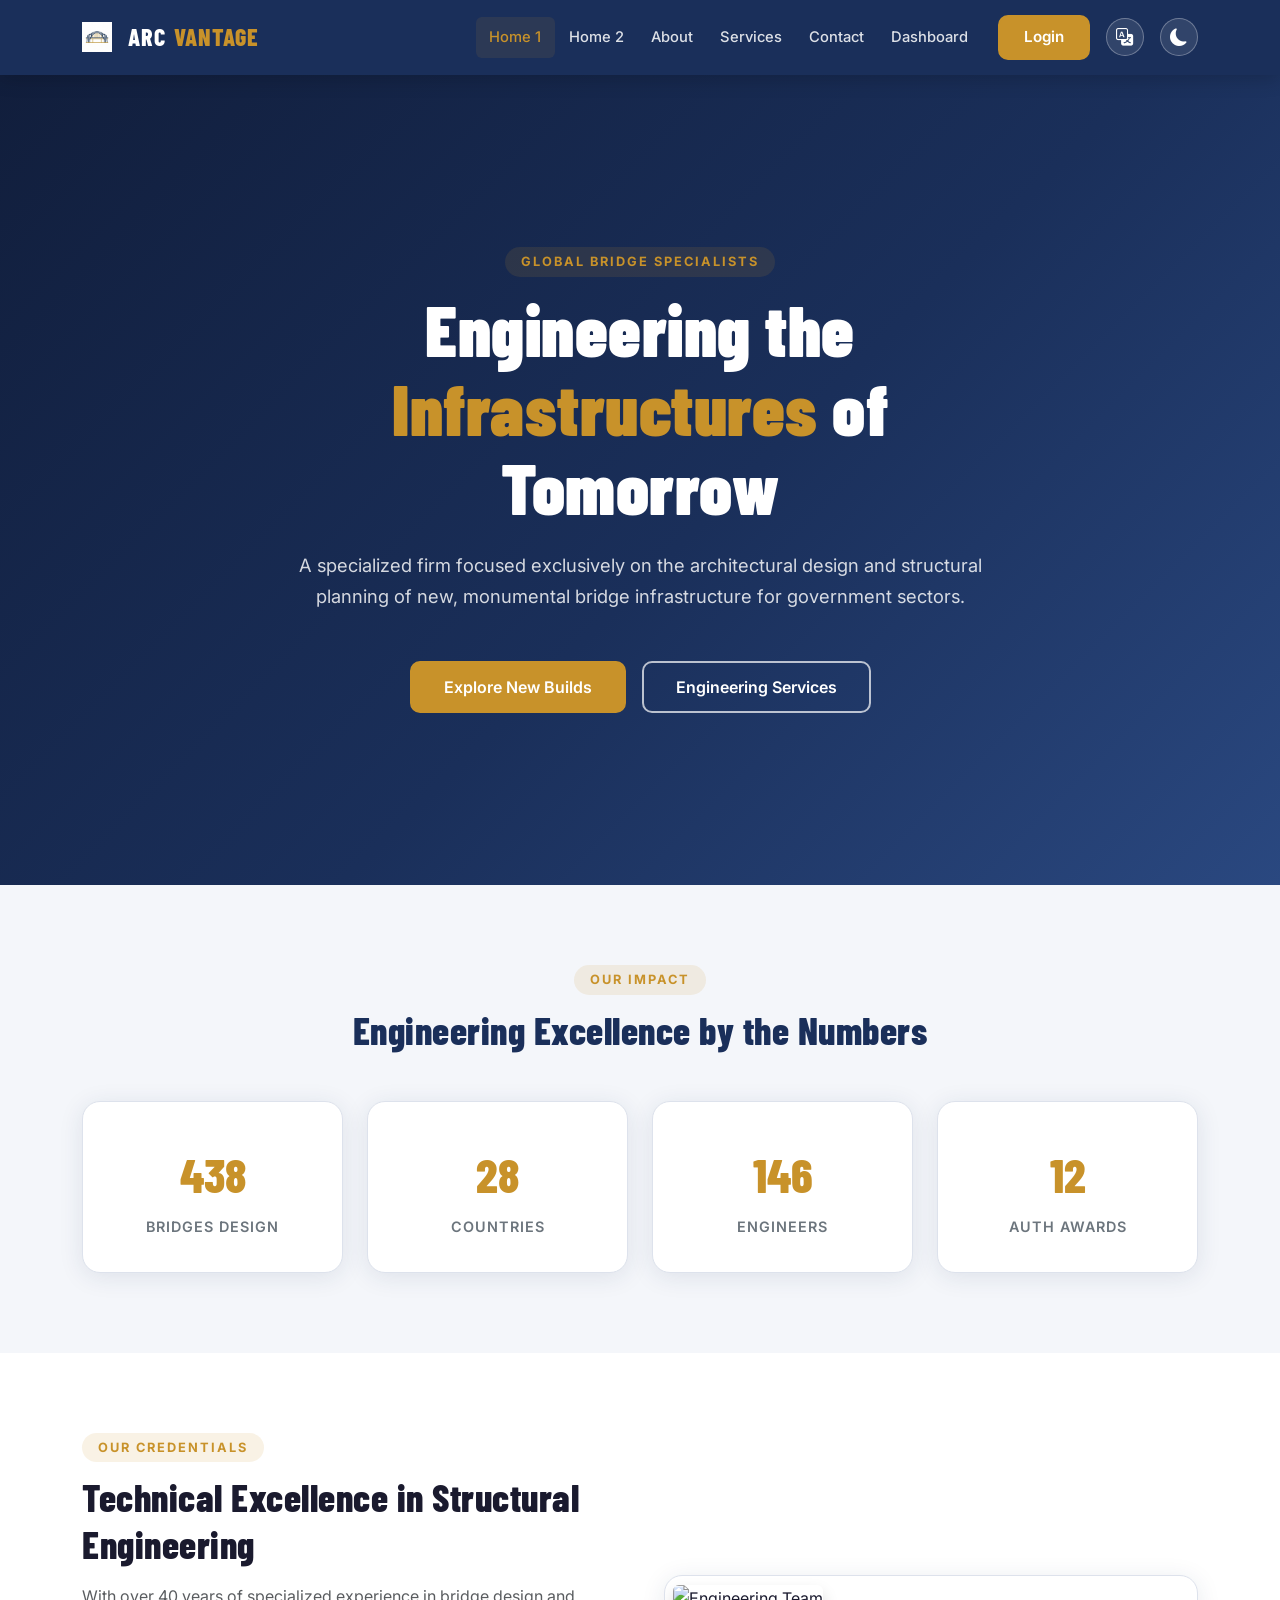
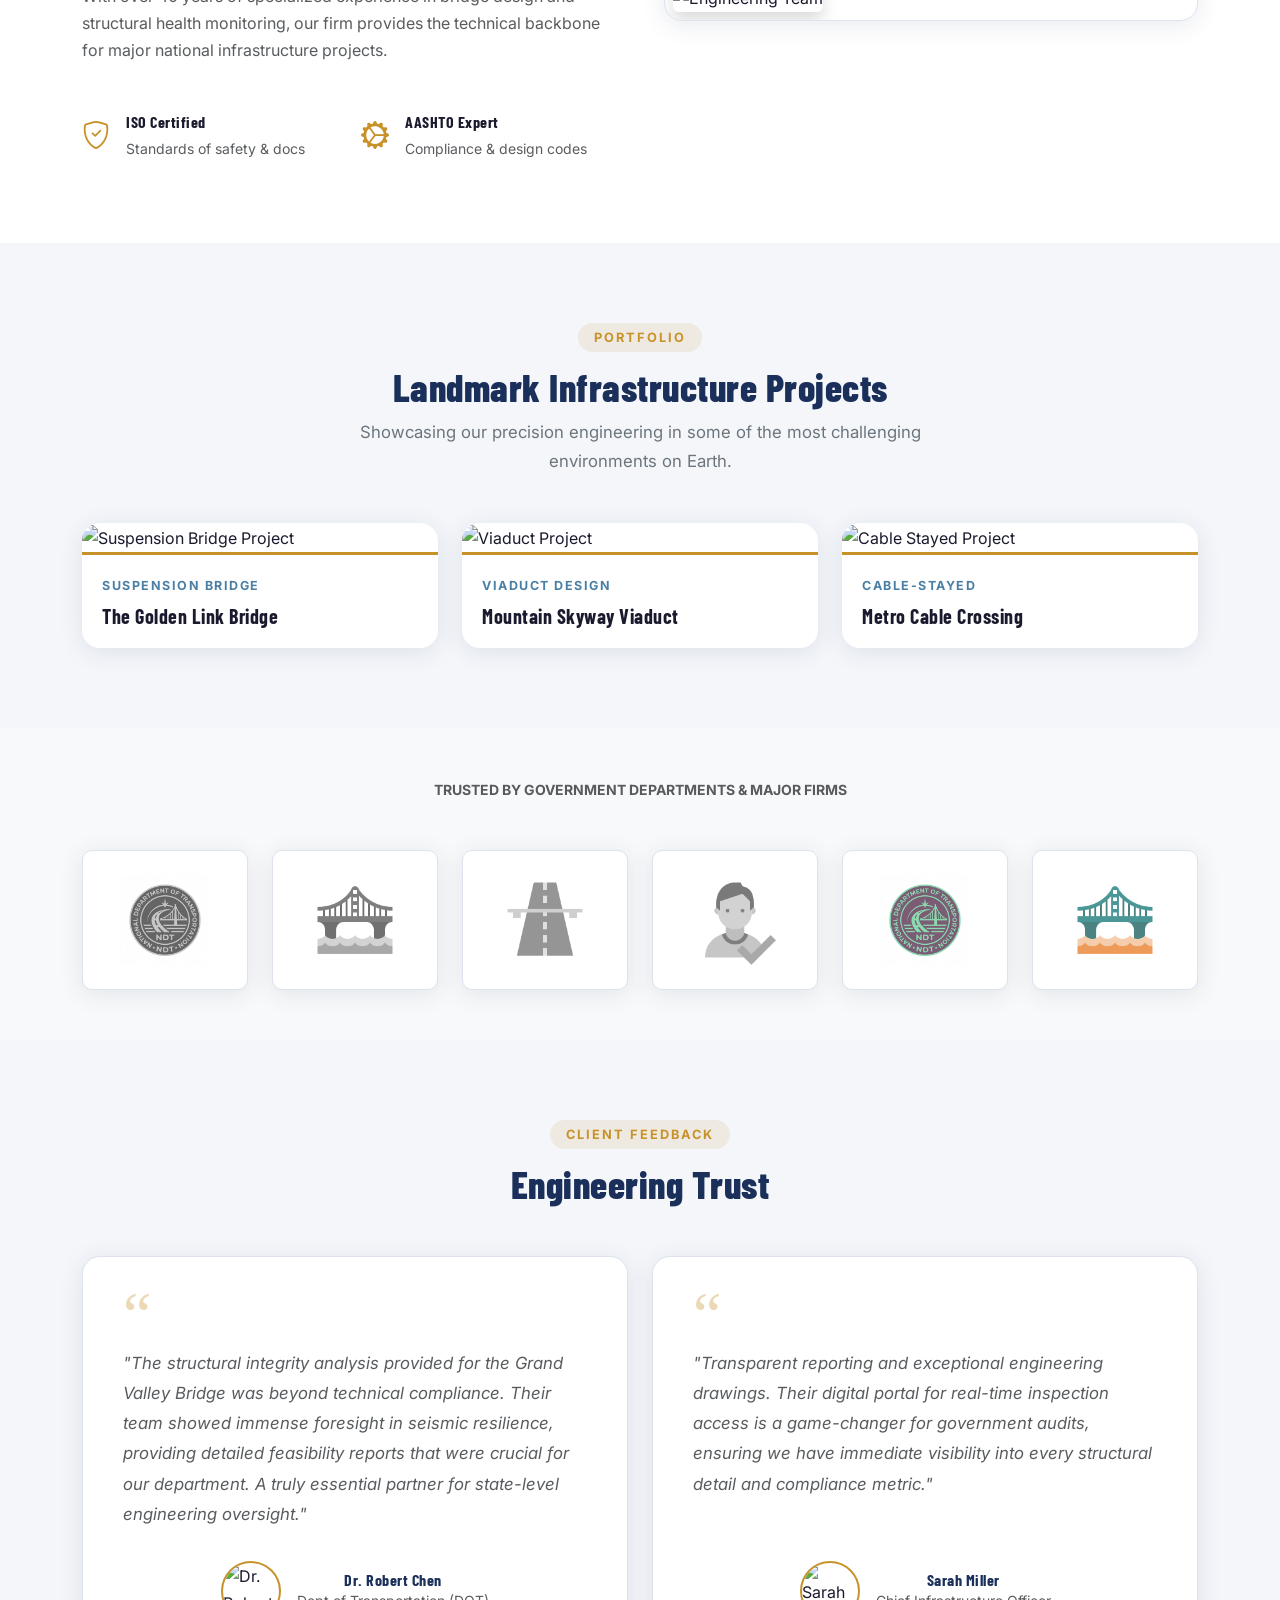
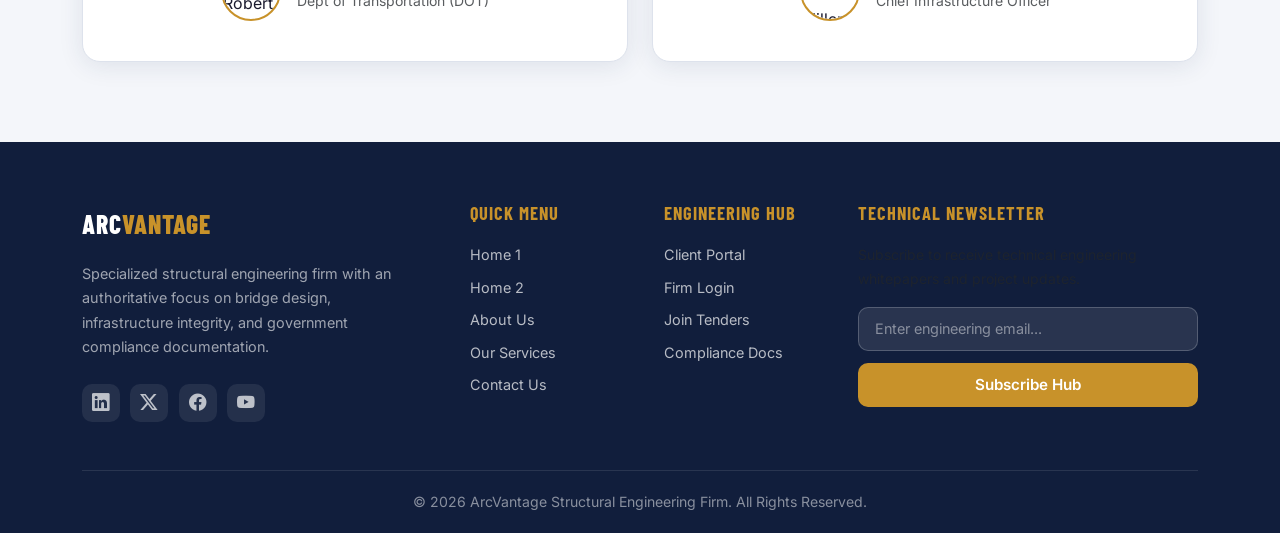
==== commit 73556f69: "feat: add heading to stats section in all home pages" ====
--- a/index.html
+++ b/index.html
@@ -89,6 +89,10 @@
     <!-- Stats Section -->
     <section class="section-pad stats-section">
         <div class="container">
+            <div class="text-center mb-5">
+                <span class="section-label">Our Impact</span>
+                <h2 class="section-title">Engineering Excellence by the Numbers</h2>
+            </div>
             <div class="row g-4">
                 <div class="col-6 col-md-3">
                     <div class="stat-card">
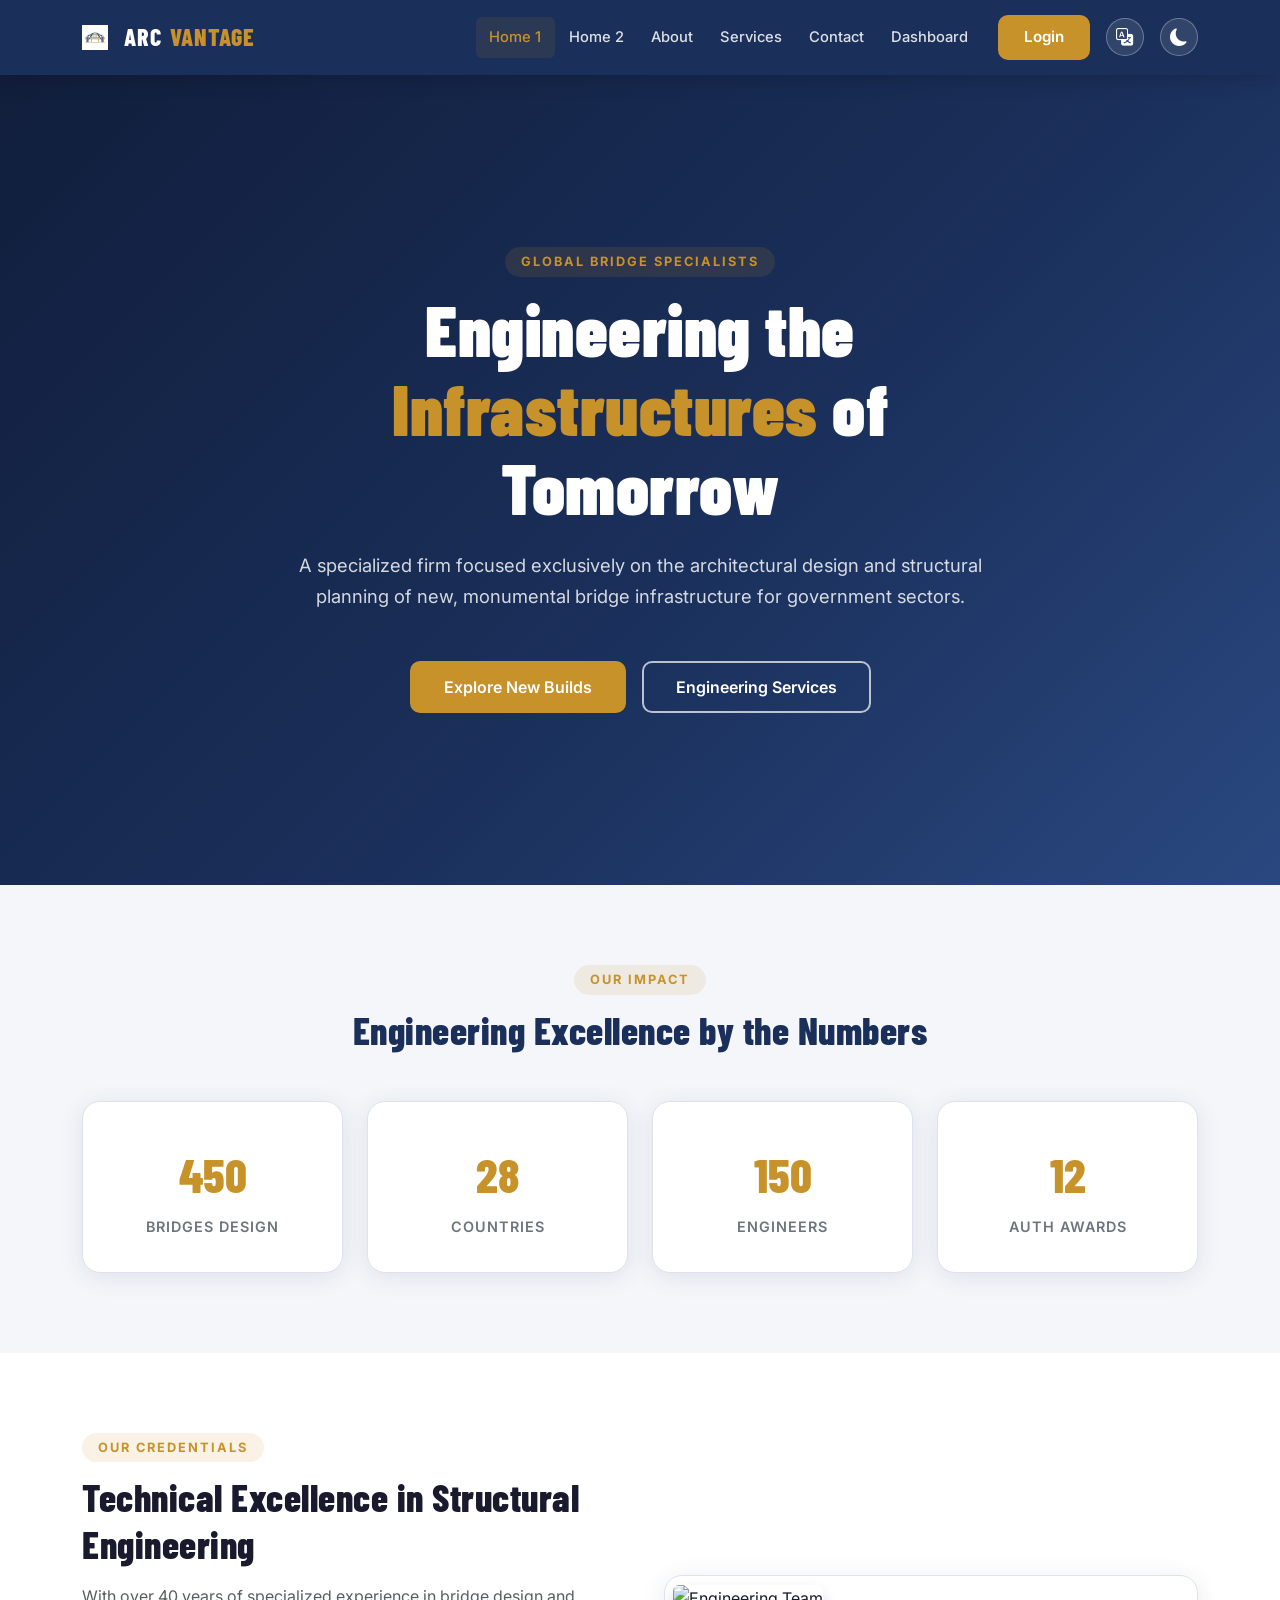
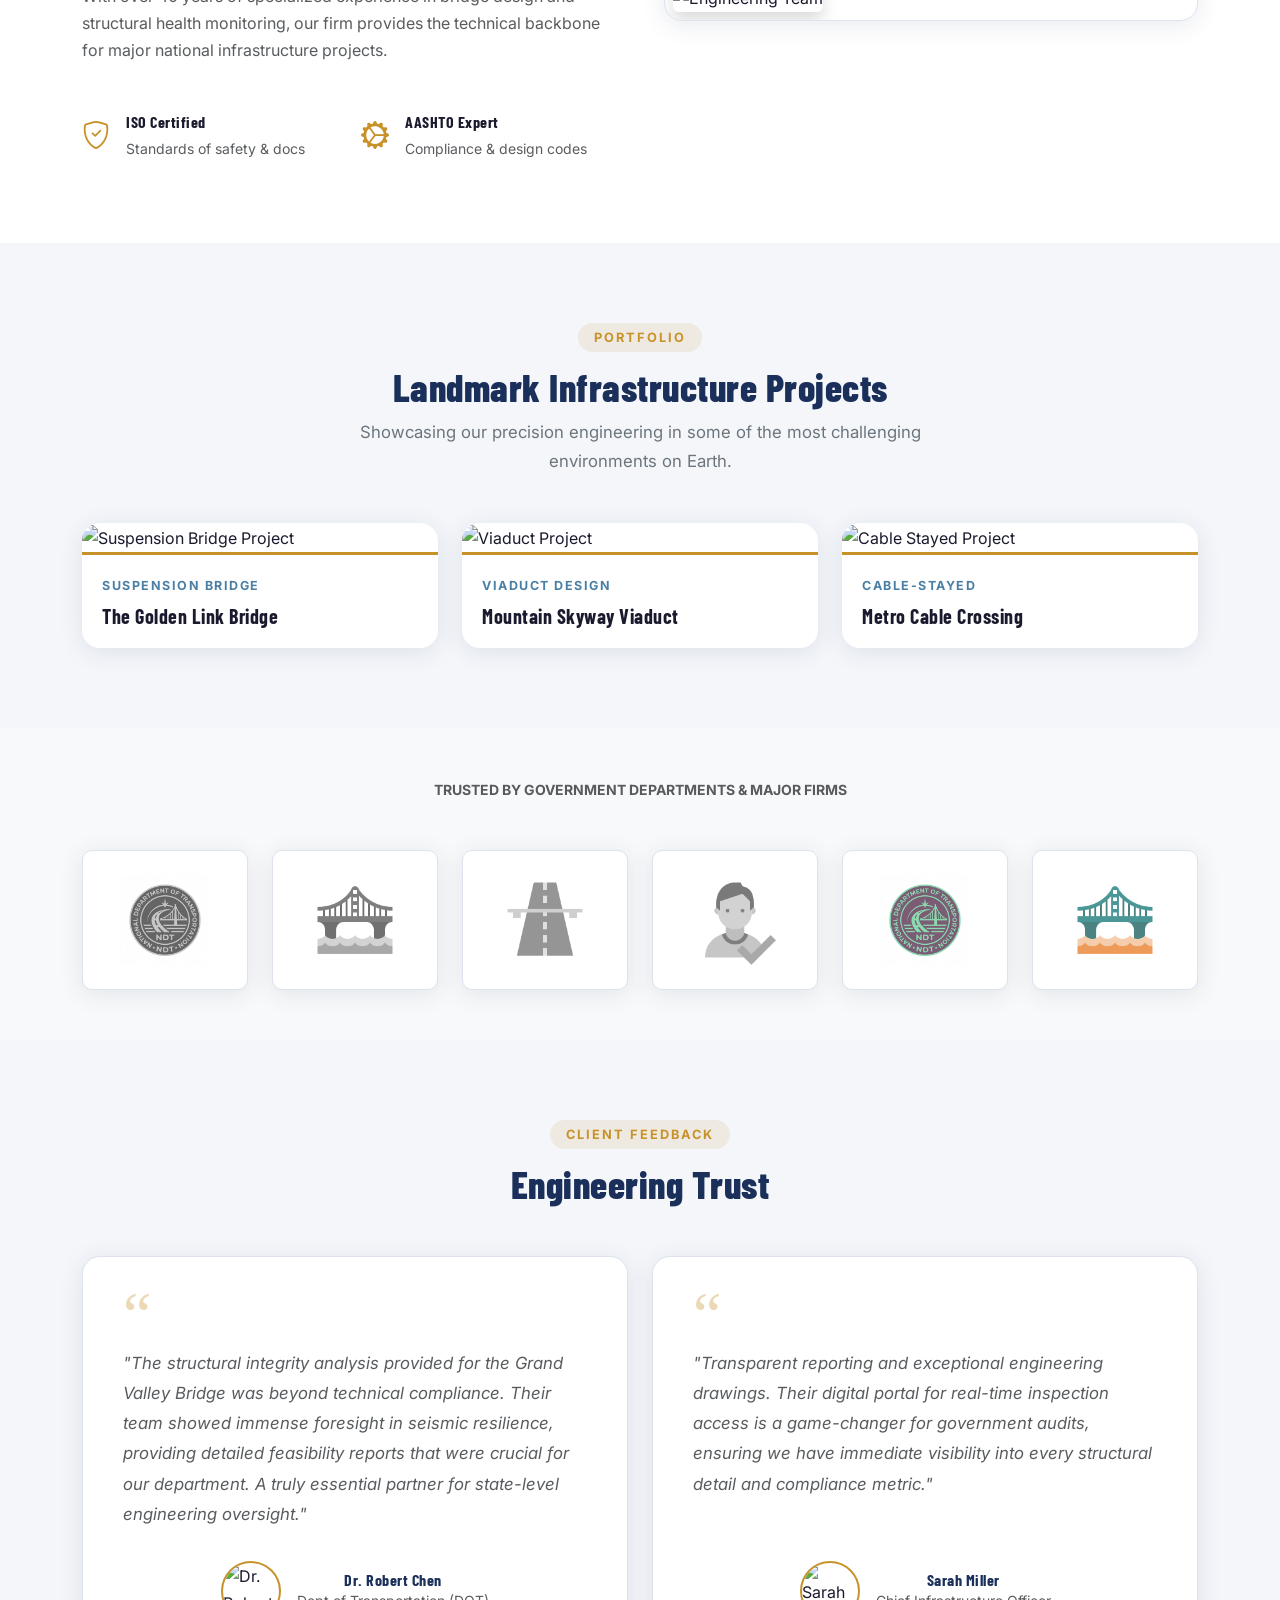
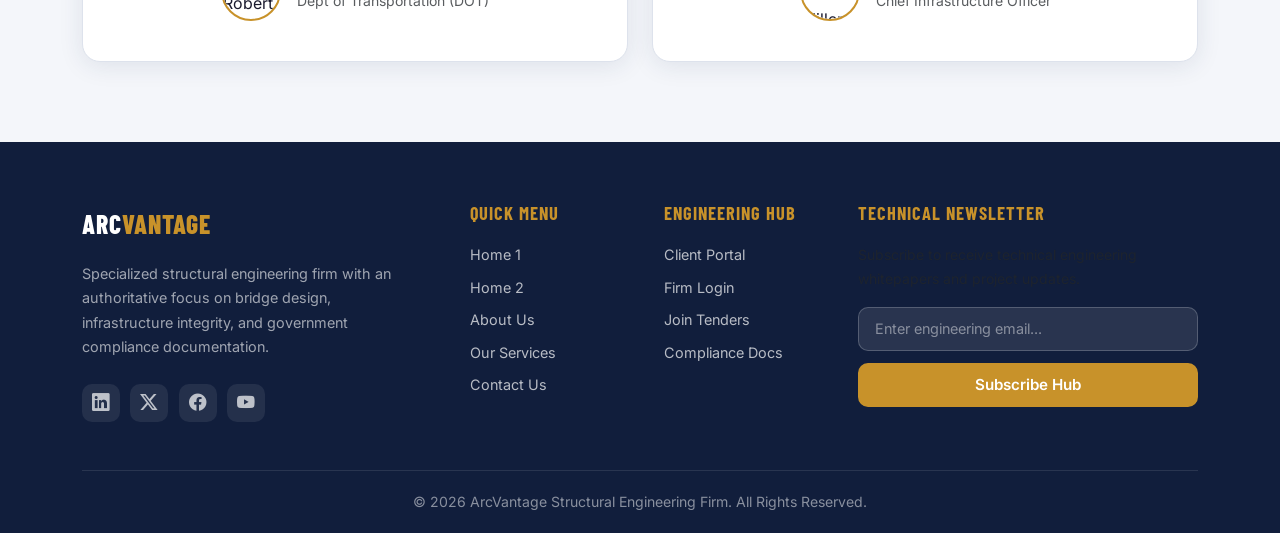
==== commit 967819a5: "fix: standardize brand logo across all pages and replace broken images" ====
--- a/index.html
+++ b/index.html
@@ -20,7 +20,7 @@
     <nav class="navbar navbar-expand-lg brand-navbar sticky-top">
         <div class="container">
             <a class="navbar-brand d-flex align-items-center" href="index.html">
-                <img src="assets/images/favicon.png" alt="ArcVantage" class="brand-favicon me-2" style="height: 30px;">
+                <img src="assets/images/favicon.png" alt="ArcVantage" class="brand-logo-img me-2">
                 ARC<span>VANTAGE</span>
             </a>
             
--- a/assets/css/style.css
+++ b/assets/css/style.css
@@ -245,6 +245,12 @@
 }
 .navbar-brand span { color: var(--secondary); }
 .navbar-brand:hover { opacity: 0.85; }
+
+.brand-logo-img {
+  height: 1.6rem;
+  width: auto;
+  vertical-align: middle;
+}
 
 /* ---- Navbar ---- */
 .brand-navbar {
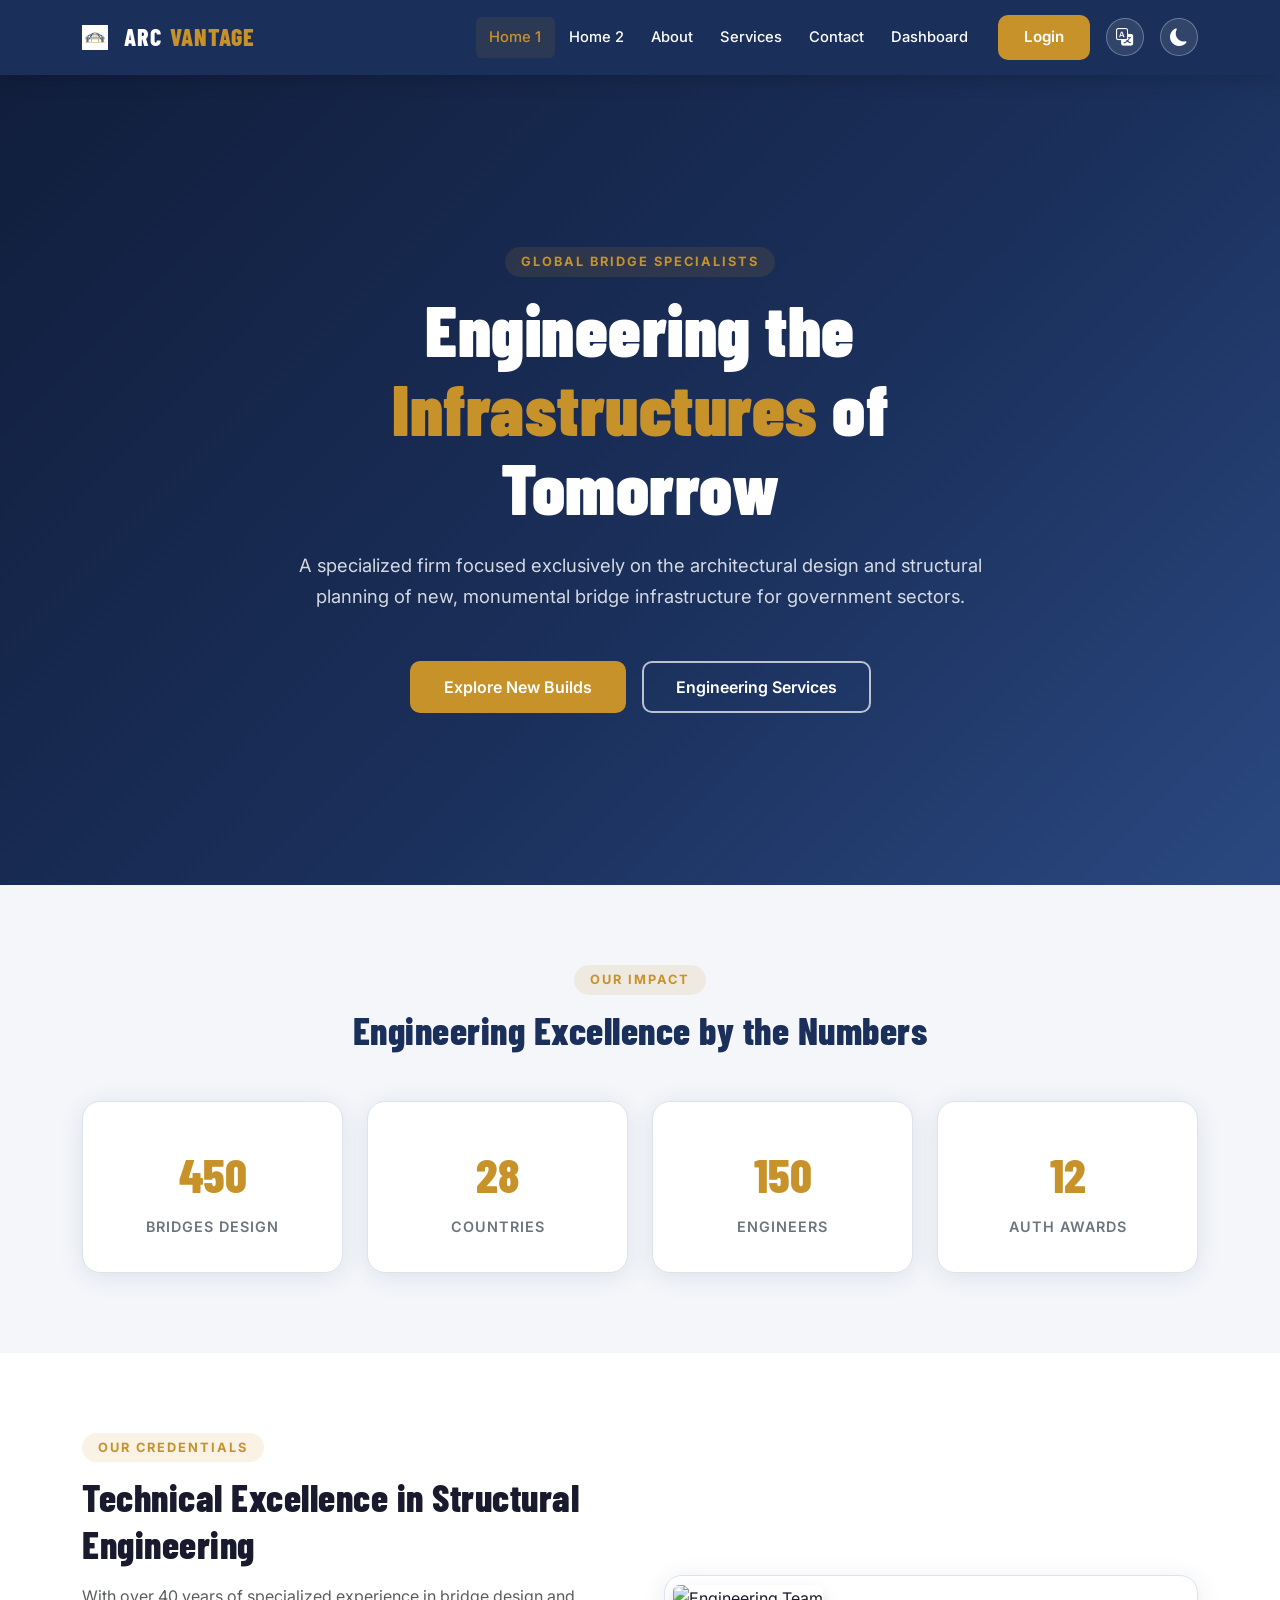
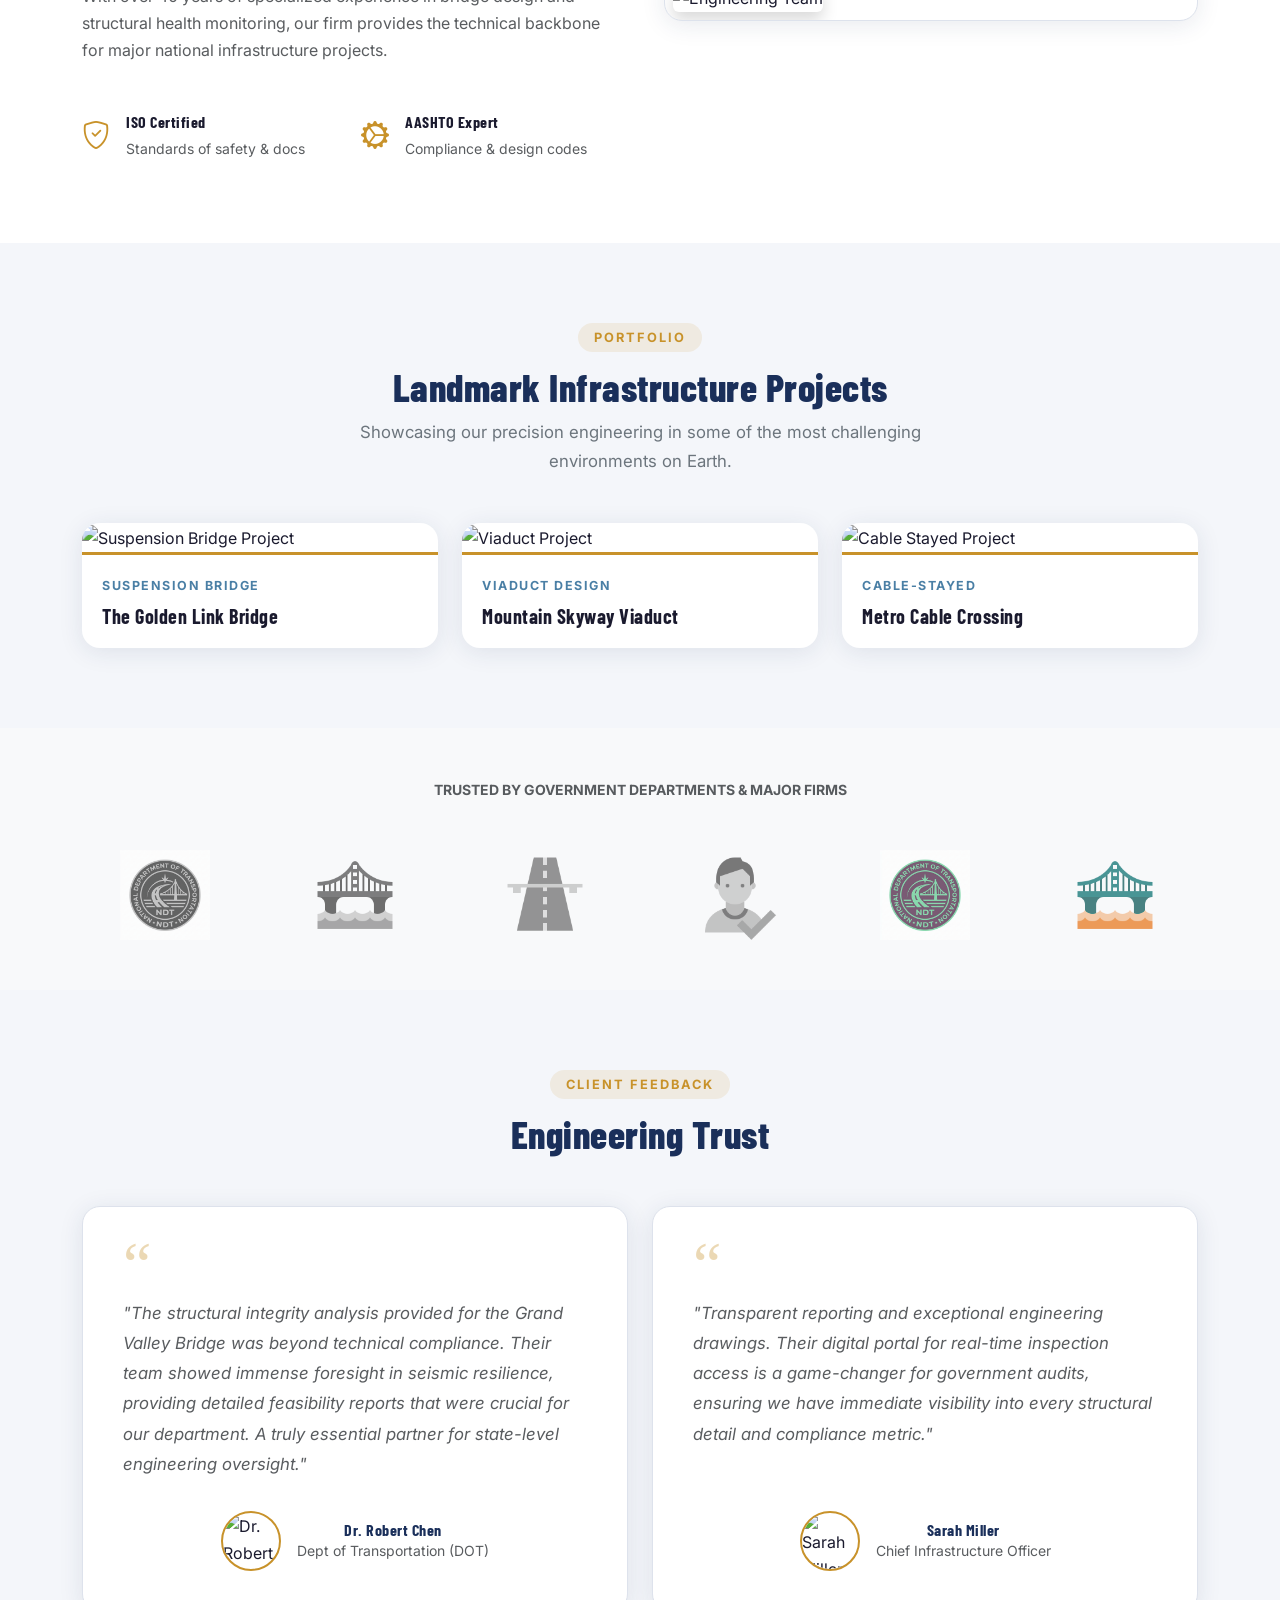
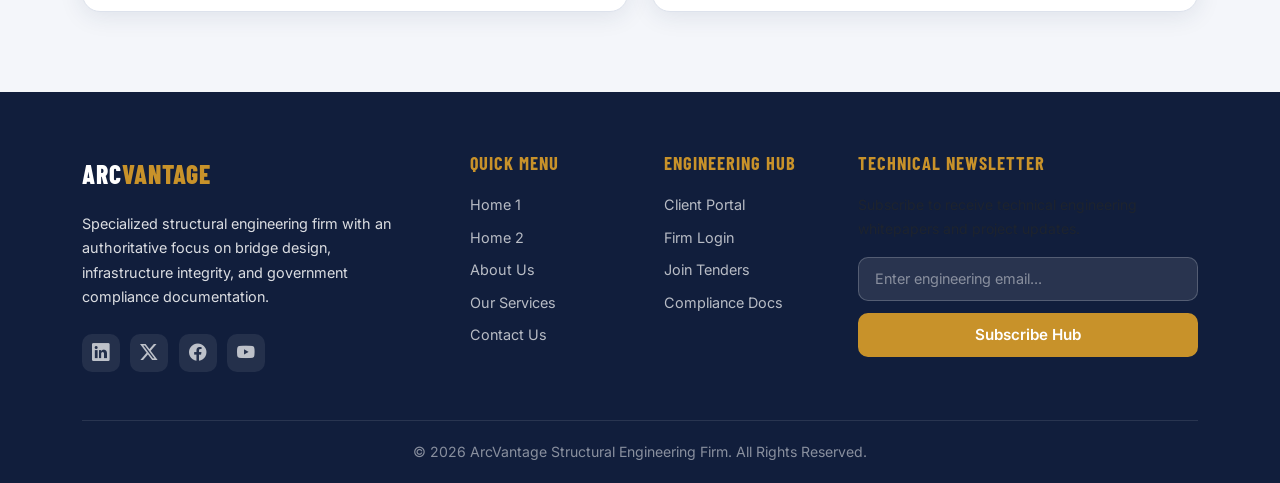
==== commit f72c69e0: "Fix UI feedback context and image unsupported format issues" ====
--- a/index.html
+++ b/index.html
@@ -251,7 +251,7 @@
                     <div class="testimonial-card h-100 d-flex flex-column">
                         <p class="mb-4 text-muted">"The structural integrity analysis provided for the Grand Valley Bridge was beyond technical compliance. Their team showed immense foresight in seismic resilience, providing detailed feasibility reports that were crucial for our department. A truly essential partner for state-level engineering oversight."</p>
                         <div class="d-flex align-items-center gap-3 mt-auto">
-                            <img src="https://loremflickr.com/150/150/man,portrait?random=6" class="testimonial-img" alt="Dr. Robert Chen">
+                            <img src="https://images.unsplash.com/photo-1472099645785-5658abf4ff4e?q=80&w=150&h=150&auto=format&fit=crop" class="testimonial-img" alt="Dr. Robert Chen">
                             <div>
                                 <h6 class="mb-0 text-primary-brand">Dr. Robert Chen</h6>
                                 <small class="text-muted">Dept of Transportation (DOT)</small>
@@ -263,7 +263,7 @@
                     <div class="testimonial-card h-100 d-flex flex-column">
                         <p class="mb-4 text-muted">"Transparent reporting and exceptional engineering drawings. Their digital portal for real-time inspection access is a game-changer for government audits, ensuring we have immediate visibility into every structural detail and compliance metric."</p>
                         <div class="d-flex align-items-center gap-3 mt-auto">
-                            <img src="https://loremflickr.com/150/150/woman,portrait?random=7" class="testimonial-img" alt="Sarah Miller">
+                            <img src="https://images.unsplash.com/photo-1494790108377-be9c29b29330?q=80&w=150&h=150&auto=format&fit=crop" class="testimonial-img" alt="Sarah Miller">
                             <div>
                                 <h6 class="mb-0 text-primary-brand">Sarah Miller</h6>
                                 <small class="text-muted">Chief Infrastructure Officer</small>
--- a/assets/css/style.css
+++ b/assets/css/style.css
@@ -273,7 +273,7 @@
 }
 .brand-navbar .navbar-brand span { color: var(--secondary); }
 .brand-navbar .nav-link {
-  color: rgba(255,255,255,0.85) !important;
+  color: rgba(255,255,255,1) !important;
   font-weight: 500;
   font-size: 0.92rem;
   padding: 0.5rem 0.85rem !important;
@@ -486,7 +486,7 @@
   letter-spacing: 1px;
 }
 .brand-footer .footer-brand-name span { color: var(--secondary); }
-.brand-footer .footer-desc { font-size: 0.9rem; color: rgba(255,255,255,0.6); }
+.brand-footer .footer-desc { font-size: 0.9rem; color: rgba(255,255,255,0.85); }
 .social-icons a {
   display: inline-flex;
   align-items: center;
@@ -609,6 +609,16 @@
 [data-theme="dark"] .form-control { background-color: var(--bg); border-color: var(--border); color: var(--text-main); }
 [data-theme="dark"] .form-control:focus { background-color: var(--bg-card); color: var(--text-main); }
 [data-theme="dark"] select.form-select { background-color: var(--bg); color: var(--text-main); border-color: var(--border); }
+
+/* Ensure primary brand text elements remain visible in dark mode */
+[data-theme="dark"] .text-primary-brand,
+[data-theme="dark"] .text-primary {
+    color: var(--secondary) !important;
+}
+[data-theme="dark"] .text-primary-brand:hover,
+[data-theme="dark"] .text-primary:hover {
+    color: white !important;
+}
 .social-login-btn {
   display: flex;
   align-items: center;
@@ -666,10 +676,13 @@
 }
 .dash-sidebar .sidebar-brand-name {
   font-family: 'Barlow Condensed', sans-serif;
-  font-size: 1.35rem;
+  font-size: 1.5rem;
   font-weight: 800;
   color: #fff;
   letter-spacing: 1px;
+}
+.dash-sidebar .sidebar-brand-name:hover span {
+  text-decoration: none !important;
 }
 .dash-sidebar .sidebar-brand-name span { color: var(--secondary); }
 .dash-sidebar .sidebar-brand-sub {
@@ -690,7 +703,7 @@
   padding: 0.75rem 1.5rem 0.35rem;
 }
 .sidebar-nav .nav-link {
-  color: rgba(255,255,255,0.78);
+  color: rgba(255,255,255,0.92);
   padding: 0.7rem 1.5rem;
   border-radius: 0;
   font-size: 0.92rem;
@@ -710,6 +723,9 @@
   color: #fff;
   border-left-color: var(--secondary);
 }
+.dash-sidebar .sidebar-brand-name span { color: var(--secondary) !important; }
+.dash-sidebar .sidebar-brand-name:hover { text-decoration: none !important; }
+.dash-sidebar .sidebar-brand-name:hover span { text-decoration: none !important; }
 [dir="rtl"] .sidebar-nav .nav-link:hover,
 [dir="rtl"] .sidebar-nav .nav-link.active {
   border-left-color: transparent;
@@ -798,12 +814,147 @@
 .progress-brand { height: 8px; border-radius: 4px; background: var(--border); }
 .progress-brand .progress-bar { background: var(--secondary); border-radius: 4px; }
 
-/* ---- Partner Logos Strip ---- */
-.partner-card {
+/* ---- Dashboard Redesign Specifics ---- */
+.dash-sidebar {
+  box-shadow: 10px 0 30px rgba(0,0,0,0.1);
+  background: linear-gradient(180deg, var(--primary) 0%, var(--primary-dark) 100%);
+}
+
+.kpi-card {
+  position: relative;
+  overflow: hidden;
+  border: none;
   background: var(--bg-card);
+  border-radius: 16px;
+  padding: 1.5rem;
+  box-shadow: 0 4px 15px rgba(0,0,0,0.05);
+  transition: transform 0.3s ease, box-shadow 0.3s ease;
+}
+
+.kpi-card:hover {
+  transform: translateY(-5px);
+  box-shadow: 0 8px 25px rgba(0,0,0,0.1);
+}
+
+.kpi-card .kpi-icon {
+  position: absolute;
+  top: 1rem;
+  right: 1.25rem;
+  font-size: 2rem;
+  opacity: 0.15;
+  color: var(--primary);
+}
+[data-theme="dark"] .kpi-card .kpi-icon { color: var(--secondary); }
+
+.trend-indicator {
+  font-size: 0.75rem;
+  font-weight: 700;
+  display: flex;
+  align-items: center;
+  gap: 0.25rem;
+  margin-top: 0.5rem;
+}
+.trend-up { color: #10b981; }
+.trend-down { color: #ef4444; }
+
+.dash-widget {
+  background: var(--bg-card);
+  border-radius: 18px;
+  padding: 1.75rem;
+  box-shadow: var(--shadow);
+  height: 100%;
   border: 1px solid var(--border);
-  border-radius: var(--radius);
-  height: 140px;
+}
+
+.dash-table th {
+  font-size: 0.75rem;
+  font-weight: 700;
+  text-transform: uppercase;
+  letter-spacing: 1px;
+  color: var(--text-muted);
+  border-top: none;
+  padding: 1rem;
+}
+
+.dash-table td {
+  padding: 1rem;
+  vertical-align: middle;
+  border-bottom: 1px solid var(--border);
+}
+
+.status-chip {
+  padding: 4px 12px;
+  border-radius: 50px;
+  font-size: 0.72rem;
+  font-weight: 700;
+  text-transform: uppercase;
+}
+
+.status-active { background: rgba(16, 185, 129, 0.12); color: #10b981; }
+.status-pending { background: rgba(245, 158, 11, 0.12); color: #f59e0b; }
+.status-danger { background: rgba(239, 68, 68, 0.12); color: #ef4444; }
+
+.activity-item {
+  position: relative;
+  padding-left: 2.5rem;
+  padding-bottom: 1.5rem;
+}
+
+.activity-item::before {
+  content: '';
+  position: absolute;
+  left: 0.6rem;
+  top: 0.5rem;
+  width: 2px;
+  height: 100%;
+  background: var(--border);
+}
+
+.activity-item:last-child::before { display: none; }
+
+.activity-dot {
+  position: absolute;
+  left: 0;
+  top: 0.4rem;
+  width: 1.2rem;
+  height: 1.2rem;
+  border-radius: 50%;
+  background: var(--secondary);
+  border: 3px solid var(--bg-card);
+  z-index: 10;
+}
+
+.search-bar-dash {
+  background: var(--bg);
+  border: 1.5px solid var(--border);
+  border-radius: 30px;
+  padding-left: 2.5rem;
+  transition: all 0.3s ease;
+}
+.search-bar-dash:focus {
+  border-color: var(--secondary);
+  box-shadow: 0 0 0 4px rgba(200,146,42,0.1);
+}
+
+/* Sidebar Responsive Toggle */
+#sidebarCollapse {
+  cursor: pointer;
+  width: 38px;
+  height: 38px;
+  display: flex;
+  align-items: center;
+  justify-content: center;
+  border-radius: 50%;
+  background: var(--bg);
+  border: 1px solid var(--border);
+  transition: var(--transition);
+}
+
+#sidebarCollapse:hover {
+  background: var(--secondary);
+  color: #fff;
+}
+
   display: flex;
   align-items: center;
   justify-content: center;
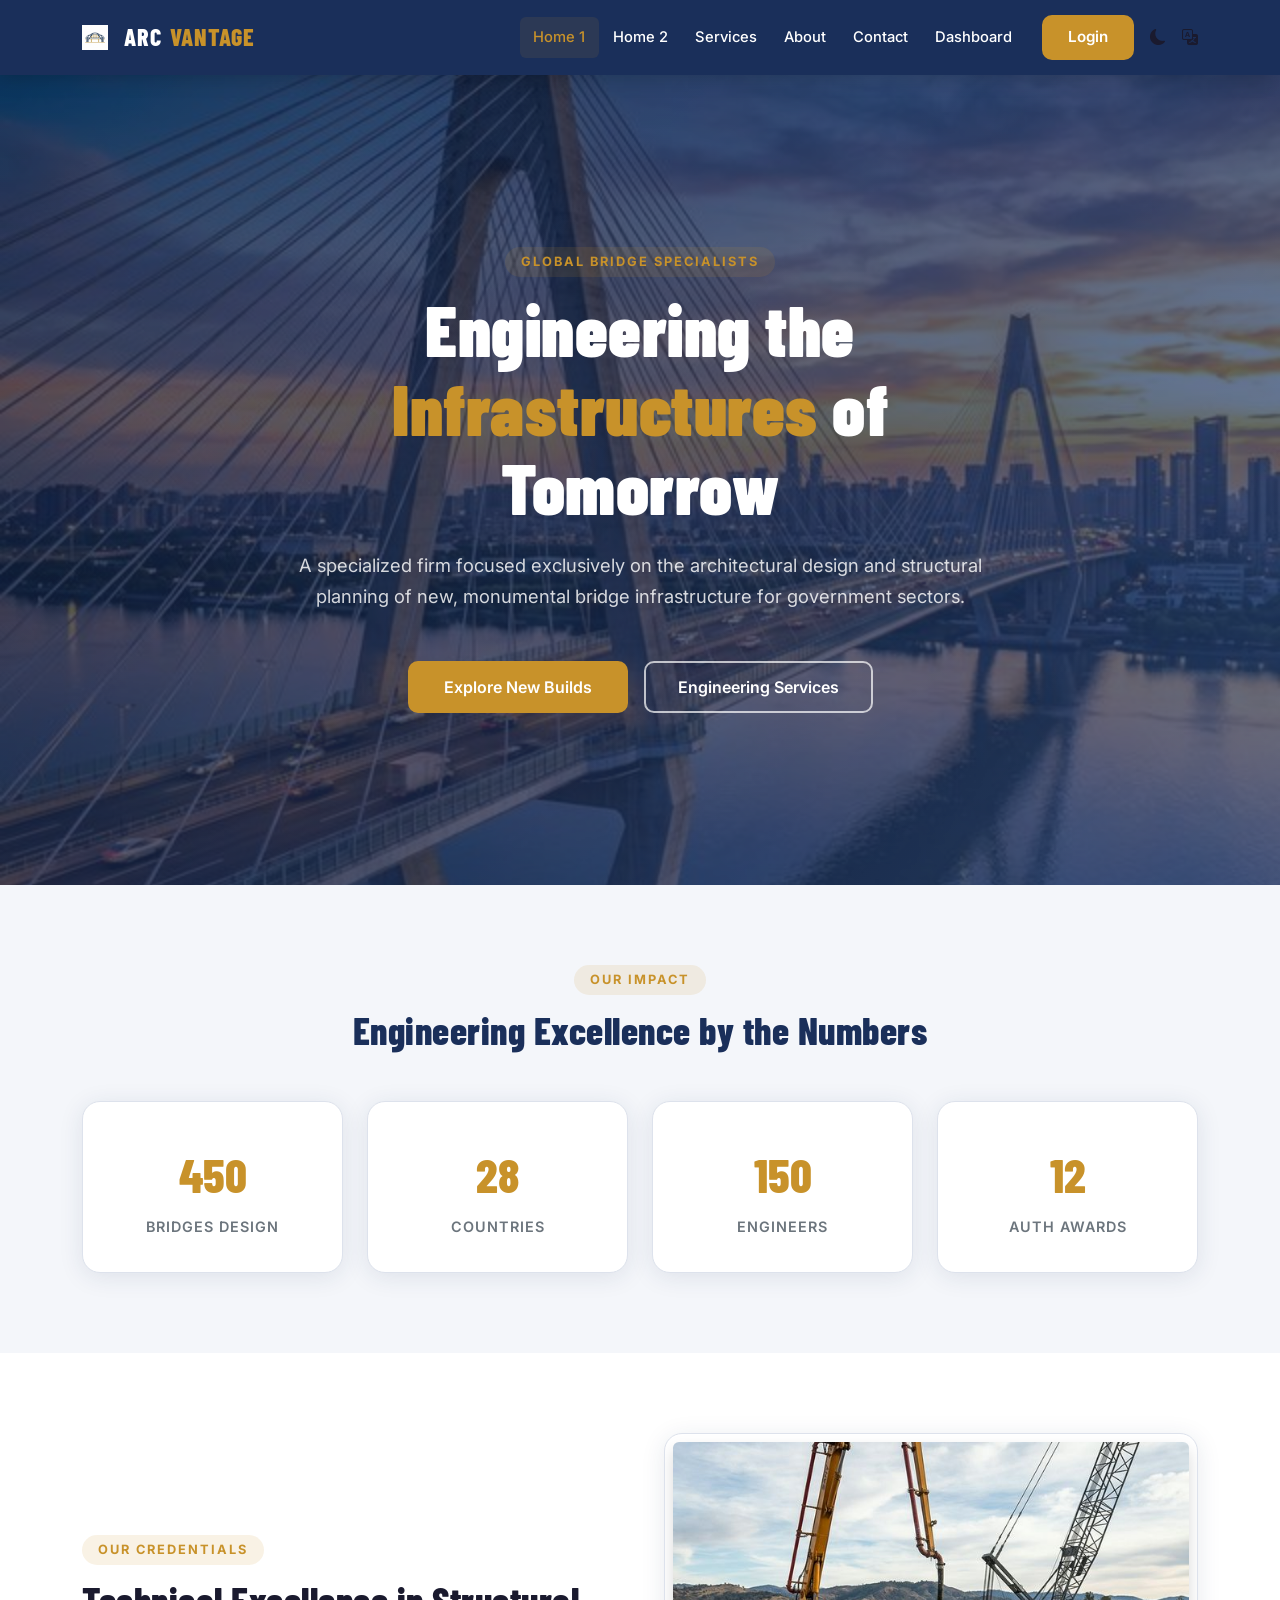
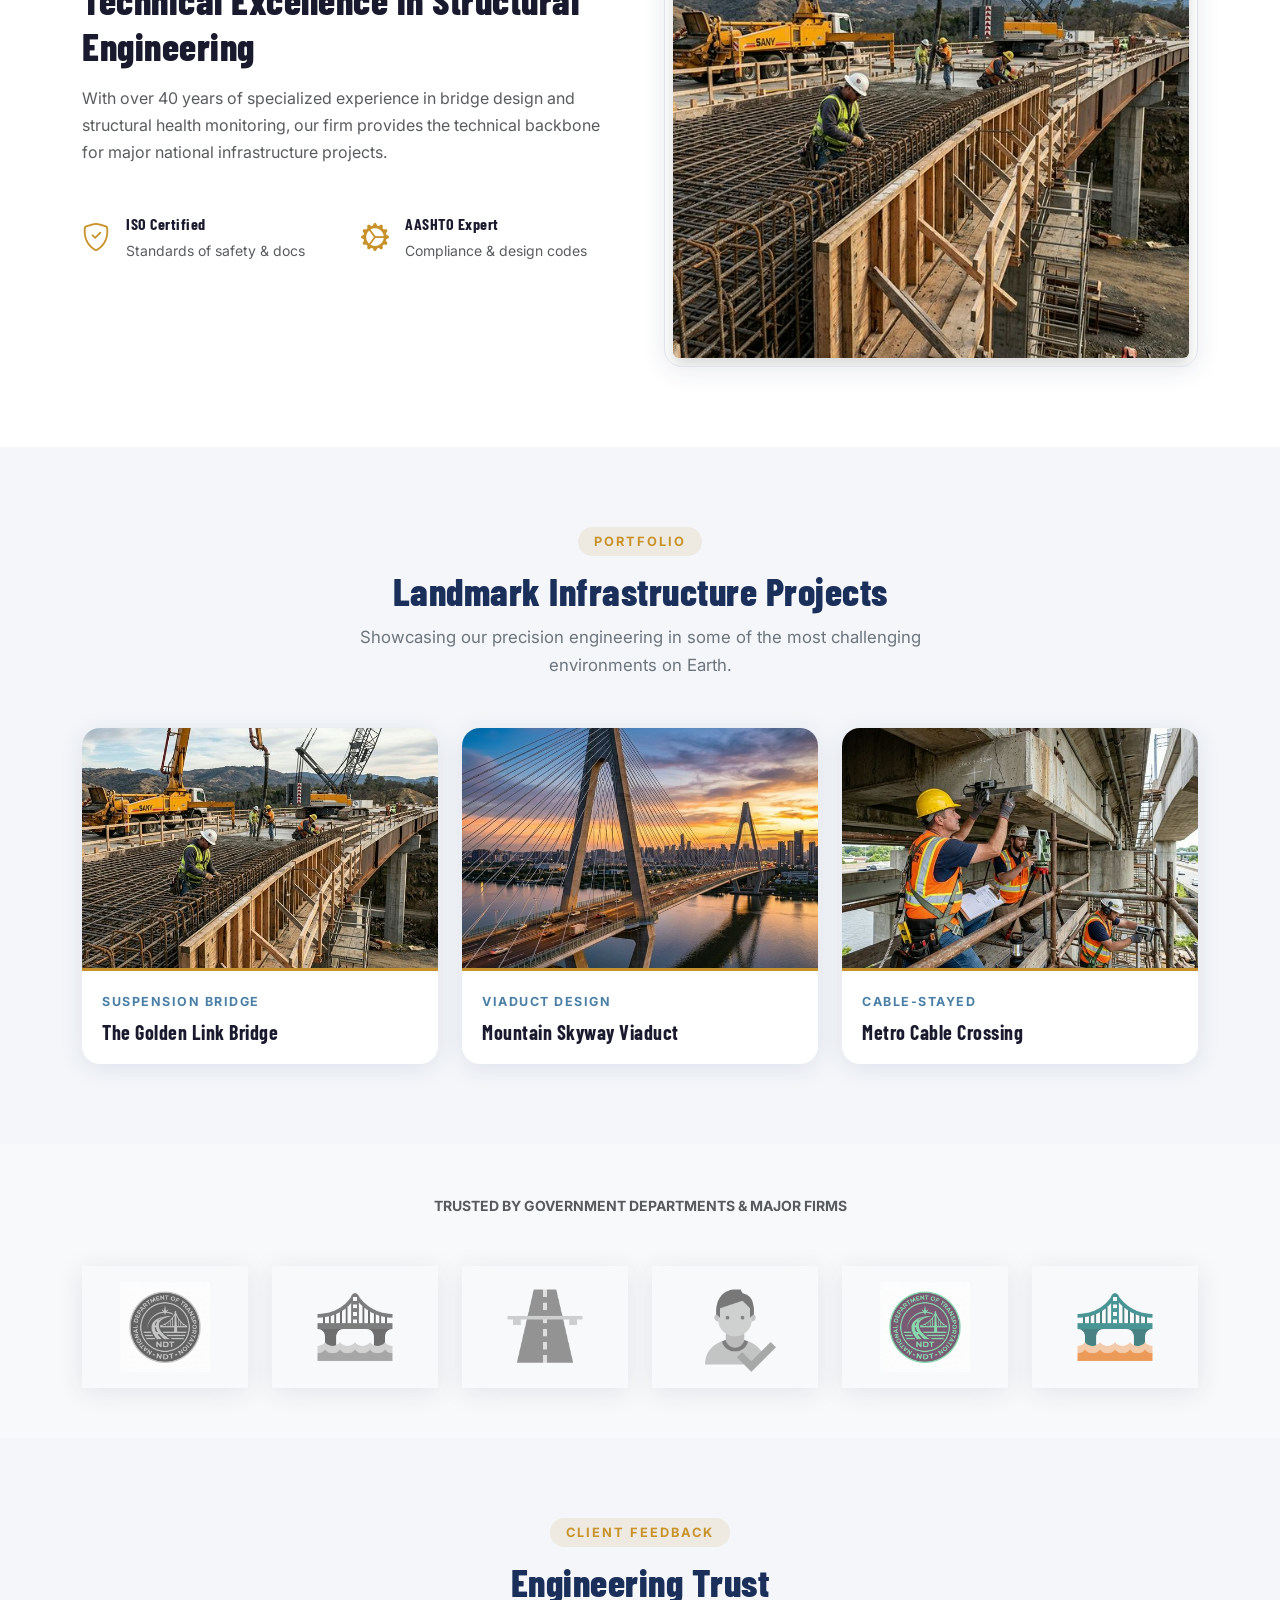
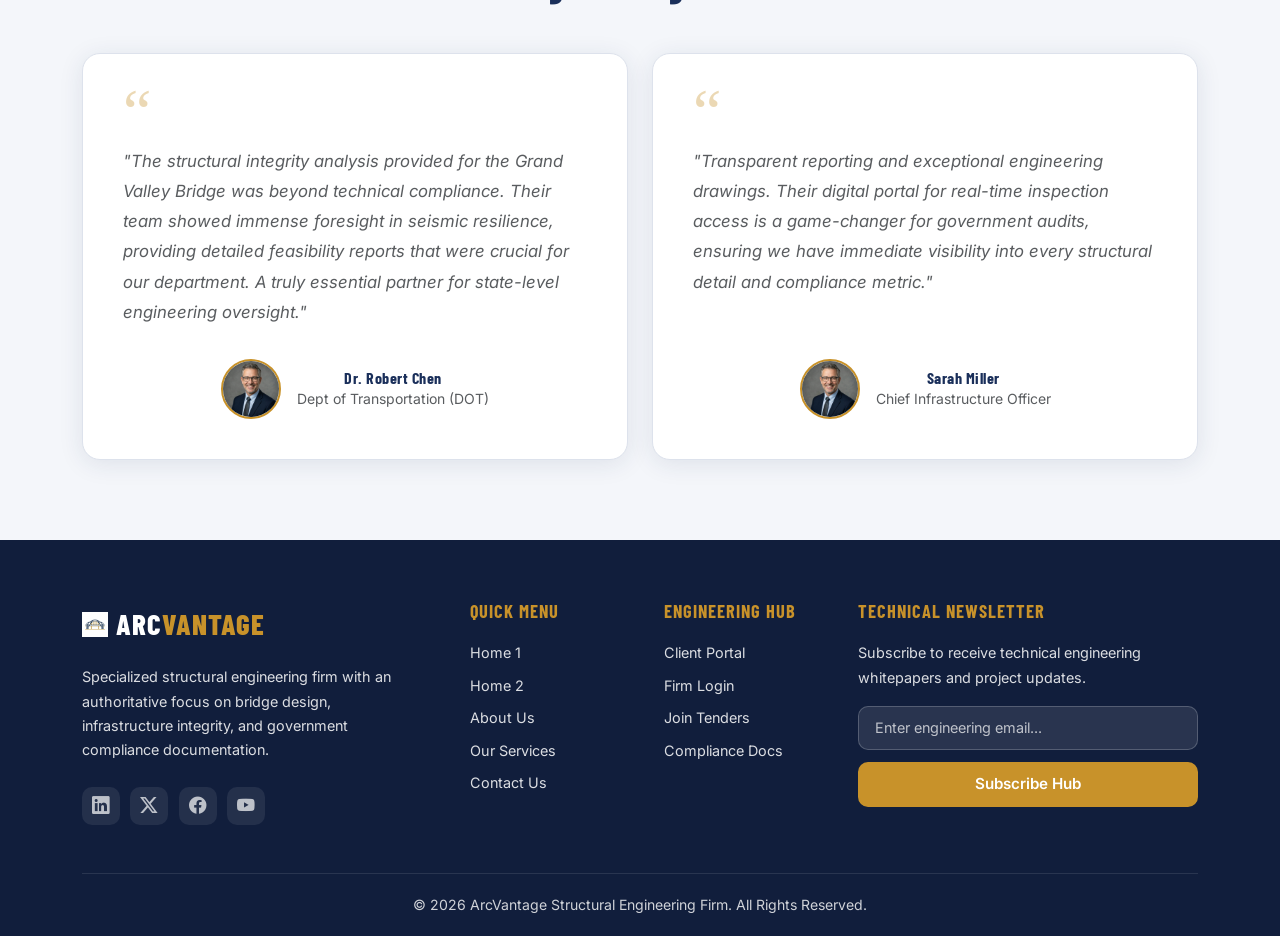
==== commit 159de407: "Refined structural engineering website: standardized branding, localized imagery, and optimized resp" ====
--- a/index.html
+++ b/index.html
@@ -24,25 +24,28 @@
                 ARC<span>VANTAGE</span>
             </a>
             
-            <button class="navbar-toggler border-0 text-white" type="button" data-bs-toggle="offcanvas" data-bs-target="#offcanvasNavbar">
-                <i class="bi bi-list fs-1"></i>
-            </button>
+            <div class="d-flex align-items-center gap-2">
+                <a href="login.html" class="btn btn-brand-secondary btn-sm px-3 text-white d-lg-none">Login</a>
+                <button class="navbar-toggler border-0 text-white" type="button" data-bs-toggle="offcanvas" data-bs-target="#offcanvasNavbar">
+                    <i class="bi bi-list fs-1"></i>
+                </button>
+            </div>
 
             <!-- Desktop Menu -->
             <div class="collapse navbar-collapse" id="navbarNav">
                     <ul class="navbar-nav ms-auto mb-2 mb-lg-0 align-items-center">
                         <li class="nav-item"><a class="nav-link active" href="index.html">Home 1</a></li>
                         <li class="nav-item"><a class="nav-link" href="home2.html">Home 2</a></li>
+                        <li class="nav-item"><a class="nav-link" href="services.html">Services</a></li>
                         <li class="nav-item"><a class="nav-link" href="about.html">About</a></li>
-                        <li class="nav-item"><a class="nav-link" href="services.html">Services</a></li>
                         <li class="nav-item"><a class="nav-link" href="contact.html">Contact</a></li>
                         <li class="nav-item"><a class="nav-link" href="dashboard.html">Dashboard</a></li>
                         <li class="nav-item ms-lg-3">
                             <a href="login.html" class="btn btn-brand-secondary btn-sm px-4 text-white">Login</a>
                         </li>
                     </ul>
-                    <div id="rtlToggle" class="ms-lg-3" title="Toggle RTL"><i class="bi bi-translate"></i></div>
-                    <div id="themeToggle" class="ms-lg-3"><i class="bi bi-moon-fill"></i></div>
+                    <div class="themeToggle ms-lg-3" title="Toggle Theme"><i class="bi bi-moon-fill"></i></div>
+                    <div class="rtlToggle ms-lg-3" title="Toggle RTL"><i class="bi bi-translate"></i></div>
                 </div>
             </div>
         </div>
@@ -51,33 +54,37 @@
     <!-- Mobile Offcanvas -->
     <div class="offcanvas offcanvas-end offcanvas-dark" tabindex="-1" id="offcanvasNavbar">
         <div class="offcanvas-header">
-            <h5 class="offcanvas-title footer-brand-name">ARC<span>VANTAGE</span></h5>
+            <h5 class="offcanvas-title footer-brand-name d-flex align-items-center"><img src="assets/images/favicon.png" alt="ArcVantage" class="brand-logo-img me-2">ARC<span>VANTAGE</span></h5>
             <button type="button" class="btn-close" data-bs-dismiss="offcanvas"></button>
         </div>
         <div class="offcanvas-body">
             <ul class="navbar-nav justify-content-end flex-grow-1 pe-3">
                 <li class="nav-item"><a class="nav-link active" href="index.html">Home 1</a></li>
                 <li class="nav-item"><a class="nav-link" href="home2.html">Home 2</a></li>
+                <li class="nav-item"><a class="nav-link" href="services.html">Services</a></li>
                 <li class="nav-item"><a class="nav-link" href="about.html">About</a></li>
-                <li class="nav-item"><a class="nav-link" href="services.html">Services</a></li>
                 <li class="nav-item"><a class="nav-link" href="contact.html">Contact</a></li>
                 <li class="nav-item"><a class="nav-link" href="dashboard.html">Dashboard</a></li>
                 <li class="nav-item mt-3"><a href="login.html" class="btn btn-brand-secondary w-100 text-white">Login</a></li>
             </ul>
+            <div class="d-flex gap-3 mt-4 justify-content-center pt-4 border-top border-white border-opacity-10">
+                <div class="themeToggle mobile-toggle" title="Toggle Theme"><i class="bi bi-moon-fill"></i></div>
+                <div class="rtlToggle mobile-toggle" title="Toggle RTL"><i class="bi bi-translate"></i></div>
+            </div>
         </div>
     </div>
 
     <!-- Hero Section -->
     <section class="hero-section text-white">
         <!-- Using custom inline background to bypass repeated CSS backgrounds -->
-        <div class="hero-overlay" style="background-image: url('https://loremflickr.com/1920/1080/bridge,design?random=1'); opacity: 0.3;"></div>
+        <div class="hero-overlay" style="background-image: url('assets/images/hero.png'); opacity: 0.3;"></div>
         <div class="container position-relative z-2 text-center">
             <div class="row justify-content-center">
                 <div class="col-lg-10 col-xl-8">
                     <span class="section-label animate-fade-up">Global Bridge Specialists</span>
                     <h1 class="animate-fade-up animate-delay-1">Engineering the <span>Infrastructures</span> of Tomorrow</h1>
                     <p class="mt-4 animate-fade-up animate-delay-2 mx-auto" style="max-width: 700px;">A specialized firm focused exclusively on the architectural design and structural planning of new, monumental bridge infrastructure for government sectors.</p>
-                    <div class="mt-5 d-flex flex-wrap gap-3 animate-fade-up animate-delay-3 justify-content-center">
+                    <div class="mt-5 d-flex flex-wrap gap-3 animate-fade-up animate-delay-3 justify-content-center hero-btns-wrap">
                         <a href="#projects" class="btn btn-brand-secondary lg">Explore New Builds</a>
                         <a href="services.html" class="btn btn-brand-outline-light lg">Engineering Services</a>
                     </div>
@@ -153,7 +160,7 @@
                 </div>
                 <div class="col-lg-6">
                     <div class="brand-card p-2">
-                        <img src="https://loremflickr.com/800/800/engineering,team?random=2" alt="Engineering Team" class="img-fluid rounded shadow">
+                        <img src="assets/images/construction.png" alt="Structural Engineering" class="img-fluid rounded shadow">
                     </div>
                 </div>
             </div>
@@ -168,10 +175,10 @@
                 <h2 class="section-title">Landmark Infrastructure Projects</h2>
                 <p class="section-subtitle">Showcasing our precision engineering in some of the most challenging environments on Earth.</p>
             </div>
-            <div class="row g-4">
+            <div class="row g-4 justify-content-center">
                 <div class="col-md-4">
                     <div class="project-card">
-                        <img src="https://loremflickr.com/800/600/bridge,suspension?random=3" alt="Suspension Bridge Project">
+                        <img src="assets/images/construction.png" alt="Suspension Bridge Project">
                         <div class="project-info">
                             <div class="project-category">Suspension Bridge</div>
                             <h5 class="mt-2 mb-0">The Golden Link Bridge</h5>
@@ -180,7 +187,7 @@
                 </div>
                 <div class="col-md-4">
                     <div class="project-card">
-                        <img src="https://loremflickr.com/800/600/viaduct,bridge?random=4" alt="Viaduct Project">
+                        <img src="assets/images/hero.png" alt="Viaduct Project">
                         <div class="project-info">
                             <div class="project-category">Viaduct Design</div>
                             <h5 class="mt-2 mb-0">Mountain Skyway Viaduct</h5>
@@ -189,7 +196,7 @@
                 </div>
                 <div class="col-md-4">
                     <div class="project-card">
-                        <img src="https://loremflickr.com/800/600/cable,bridge?random=5" alt="Cable Stayed Project">
+                        <img src="assets/images/maintenance.png" alt="Cable Stayed Project">
                         <div class="project-info">
                             <div class="project-category">Cable-Stayed</div>
                             <h5 class="mt-2 mb-0">Metro Cable Crossing</h5>
@@ -251,7 +258,7 @@
                     <div class="testimonial-card h-100 d-flex flex-column">
                         <p class="mb-4 text-muted">"The structural integrity analysis provided for the Grand Valley Bridge was beyond technical compliance. Their team showed immense foresight in seismic resilience, providing detailed feasibility reports that were crucial for our department. A truly essential partner for state-level engineering oversight."</p>
                         <div class="d-flex align-items-center gap-3 mt-auto">
-                            <img src="https://images.unsplash.com/photo-1472099645785-5658abf4ff4e?q=80&w=150&h=150&auto=format&fit=crop" class="testimonial-img" alt="Dr. Robert Chen">
+                            <img src="assets/images/profile.png" class="testimonial-img" alt="Dr. Robert Chen">
                             <div>
                                 <h6 class="mb-0 text-primary-brand">Dr. Robert Chen</h6>
                                 <small class="text-muted">Dept of Transportation (DOT)</small>
@@ -263,7 +270,7 @@
                     <div class="testimonial-card h-100 d-flex flex-column">
                         <p class="mb-4 text-muted">"Transparent reporting and exceptional engineering drawings. Their digital portal for real-time inspection access is a game-changer for government audits, ensuring we have immediate visibility into every structural detail and compliance metric."</p>
                         <div class="d-flex align-items-center gap-3 mt-auto">
-                            <img src="https://images.unsplash.com/photo-1494790108377-be9c29b29330?q=80&w=150&h=150&auto=format&fit=crop" class="testimonial-img" alt="Sarah Miller">
+                            <img src="assets/images/profile.png" class="testimonial-img" alt="Sarah Miller">
                             <div>
                                 <h6 class="mb-0 text-primary-brand">Sarah Miller</h6>
                                 <small class="text-muted">Chief Infrastructure Officer</small>
@@ -280,7 +287,7 @@
         <div class="container">
             <div class="row g-5">
                 <div class="col-lg-4">
-                    <div class="footer-brand-name">ARC<span>VANTAGE</span></div>
+                    <div class="footer-brand-name"><img src="assets/images/favicon.png" alt="ArcVantage" class="brand-logo-img me-2">ARC<span>VANTAGE</span></div>
                     <p class="footer-desc mt-3">Specialized structural engineering firm with an authoritative focus on bridge design, infrastructure integrity, and government compliance documentation.</p>
                     <div class="social-icons mt-4">
                         <a href="#"><i class="bi bi-linkedin"></i></a>
--- a/assets/css/style.css
+++ b/assets/css/style.css
@@ -137,6 +137,7 @@
   text-decoration: none;
   display: inline-flex;
   align-items: center;
+  justify-content: center;
   gap: 0.4rem;
 }
 .btn-brand-outline:hover {
@@ -158,6 +159,7 @@
   text-decoration: none;
   display: inline-flex;
   align-items: center;
+  justify-content: center;
   gap: 0.4rem;
 }
 .btn-brand-outline-light:hover {
@@ -457,7 +459,7 @@
 /* ---- Footer ---- */
 .brand-footer {
   background: var(--primary-dark);
-  color: rgba(255,255,255,0.8);
+  color: rgba(255,255,255,0.95);
   padding: 60px 0 0;
 }
 .brand-footer h5 {
@@ -470,7 +472,7 @@
   margin-bottom: 1.2rem;
 }
 .brand-footer a {
-  color: rgba(255,255,255,0.7);
+  color: rgba(255,255,255,0.85);
   text-decoration: none;
   font-size: 0.9rem;
   transition: var(--transition);
@@ -480,13 +482,17 @@
 .brand-footer a:hover { color: var(--secondary); padding-left: 4px; }
 .brand-footer .footer-brand-name {
   font-family: 'Barlow Condensed', sans-serif;
-  font-size: 1.6rem;
+  font-size: 1.8rem;
   font-weight: 800;
   color: #fff;
   letter-spacing: 1px;
+  display: flex;
+  align-items: center;
 }
 .brand-footer .footer-brand-name span { color: var(--secondary); }
-.brand-footer .footer-desc { font-size: 0.9rem; color: rgba(255,255,255,0.85); }
+.brand-footer .footer-desc,
+.brand-footer .text-muted,
+.brand-footer small { font-size: 0.9rem; color: rgba(255,255,255,0.85) !important; }
 .social-icons a {
   display: inline-flex;
   align-items: center;
@@ -530,14 +536,14 @@
   outline: none;
   transition: var(--transition);
 }
-.footer-newsletter input::placeholder { color: rgba(255,255,255,0.45); }
+.footer-newsletter input::placeholder { color: rgba(255,255,255,0.7); }
 .footer-newsletter input:focus { border-color: var(--secondary); background: rgba(255,255,255,0.15); }
 .footer-bottom {
   border-top: 1px solid rgba(255,255,255,0.1);
   padding: 1.2rem 0;
   margin-top: 2.5rem;
   font-size: 0.88rem;
-  color: rgba(255,255,255,0.5);
+  color: rgba(255,255,255,0.8);
 }
 
 /* ---- Back to Top ---- */
@@ -664,10 +670,19 @@
   flex-shrink: 0;
   position: fixed;
   top: 0; left: 0;
-  z-index: 200;
+  z-index: 1050;
   display: flex;
   flex-direction: column;
-  transition: var(--transition);
+  transition: all 0.3s ease-in-out;
+}
+@media (max-width: 991.98px) {
+  .dash-sidebar {
+    left: -260px;
+  }
+  .dash-sidebar.open {
+    left: 0;
+    box-shadow: 0 0 50px rgba(0,0,0,0.5);
+  }
 }
 [dir="rtl"] .dash-sidebar { left: auto; right: 0; }
 .dash-sidebar .sidebar-brand {
@@ -680,6 +695,7 @@
   font-weight: 800;
   color: #fff;
   letter-spacing: 1px;
+  gap: 0.5rem;
 }
 .dash-sidebar .sidebar-brand-name:hover span {
   text-decoration: none !important;
@@ -737,9 +753,20 @@
   padding: 2rem;
   background: var(--bg);
   min-height: 100vh;
-  transition: var(--transition);
+  transition: all 0.3s ease-in-out;
+}
+@media (max-width: 991.98px) {
+  .dash-main {
+    margin-left: 0;
+    padding: 1.5rem;
+  }
 }
 [dir="rtl"] .dash-main { margin-left: 0; margin-right: 260px; }
+@media (max-width: 991.98px) {
+  [dir="rtl"] .dash-main { margin-right: 0; }
+  [dir="rtl"] .dash-sidebar { left: auto; right: -260px; }
+  [dir="rtl"] .dash-sidebar.open { right: 0; left: auto; }
+}
 .dash-topbar {
   display: flex;
   align-items: center;
@@ -954,7 +981,7 @@
   background: var(--secondary);
   color: #fff;
 }
-
+.partner-card {
   display: flex;
   align-items: center;
   justify-content: center;
@@ -1046,7 +1073,17 @@
 }
 .offcanvas-dark .offcanvas-header { border-bottom: 1px solid rgba(255,255,255,0.1); }
 .offcanvas-dark .btn-close { filter: invert(1); }
-.offcanvas-dark .nav-link { color: rgba(255,255,255,0.85); }
+.offcanvas-dark .nav-link { 
+  color: rgba(255,255,255,0.85); 
+  padding: 0.8rem 1.25rem;
+  border-radius: 8px;
+  transition: var(--transition);
+}
+.offcanvas-dark .nav-link:hover,
+.offcanvas-dark .nav-link.active { 
+  color: var(--secondary) !important; 
+  background: rgba(200,146,42,0.1);
+}
 .offcanvas-dark .nav-link:hover { color: var(--secondary); }
 
 /* ---- Responsive ---- */
@@ -1062,6 +1099,7 @@
   .hero-section h1 { font-size: 2.2rem; }
   .stat-card .stat-number { font-size: 2.2rem; }
   .auth-card { padding: 1.75rem 1.25rem; }
+  .project-card { max-width: 400px; margin-left: auto; margin-right: auto; }
 }
 
 /* ---- Animations ---- */
@@ -1195,6 +1233,20 @@
   font-size: 1rem;
 }
 
+.hero-btns-wrap .btn.lg {
+  min-width: 220px;
+}
+
+@media (max-width: 576px) {
+  .hero-btns-wrap {
+    flex-direction: column !important;
+  }
+  .hero-btns-wrap .btn.lg {
+    width: 100% !important;
+    margin: 0 !important;
+  }
+}
+
 /* ---- Footer Subscribe Hub text center ---- */
 .footer-newsletter .btn {
   text-align: center;
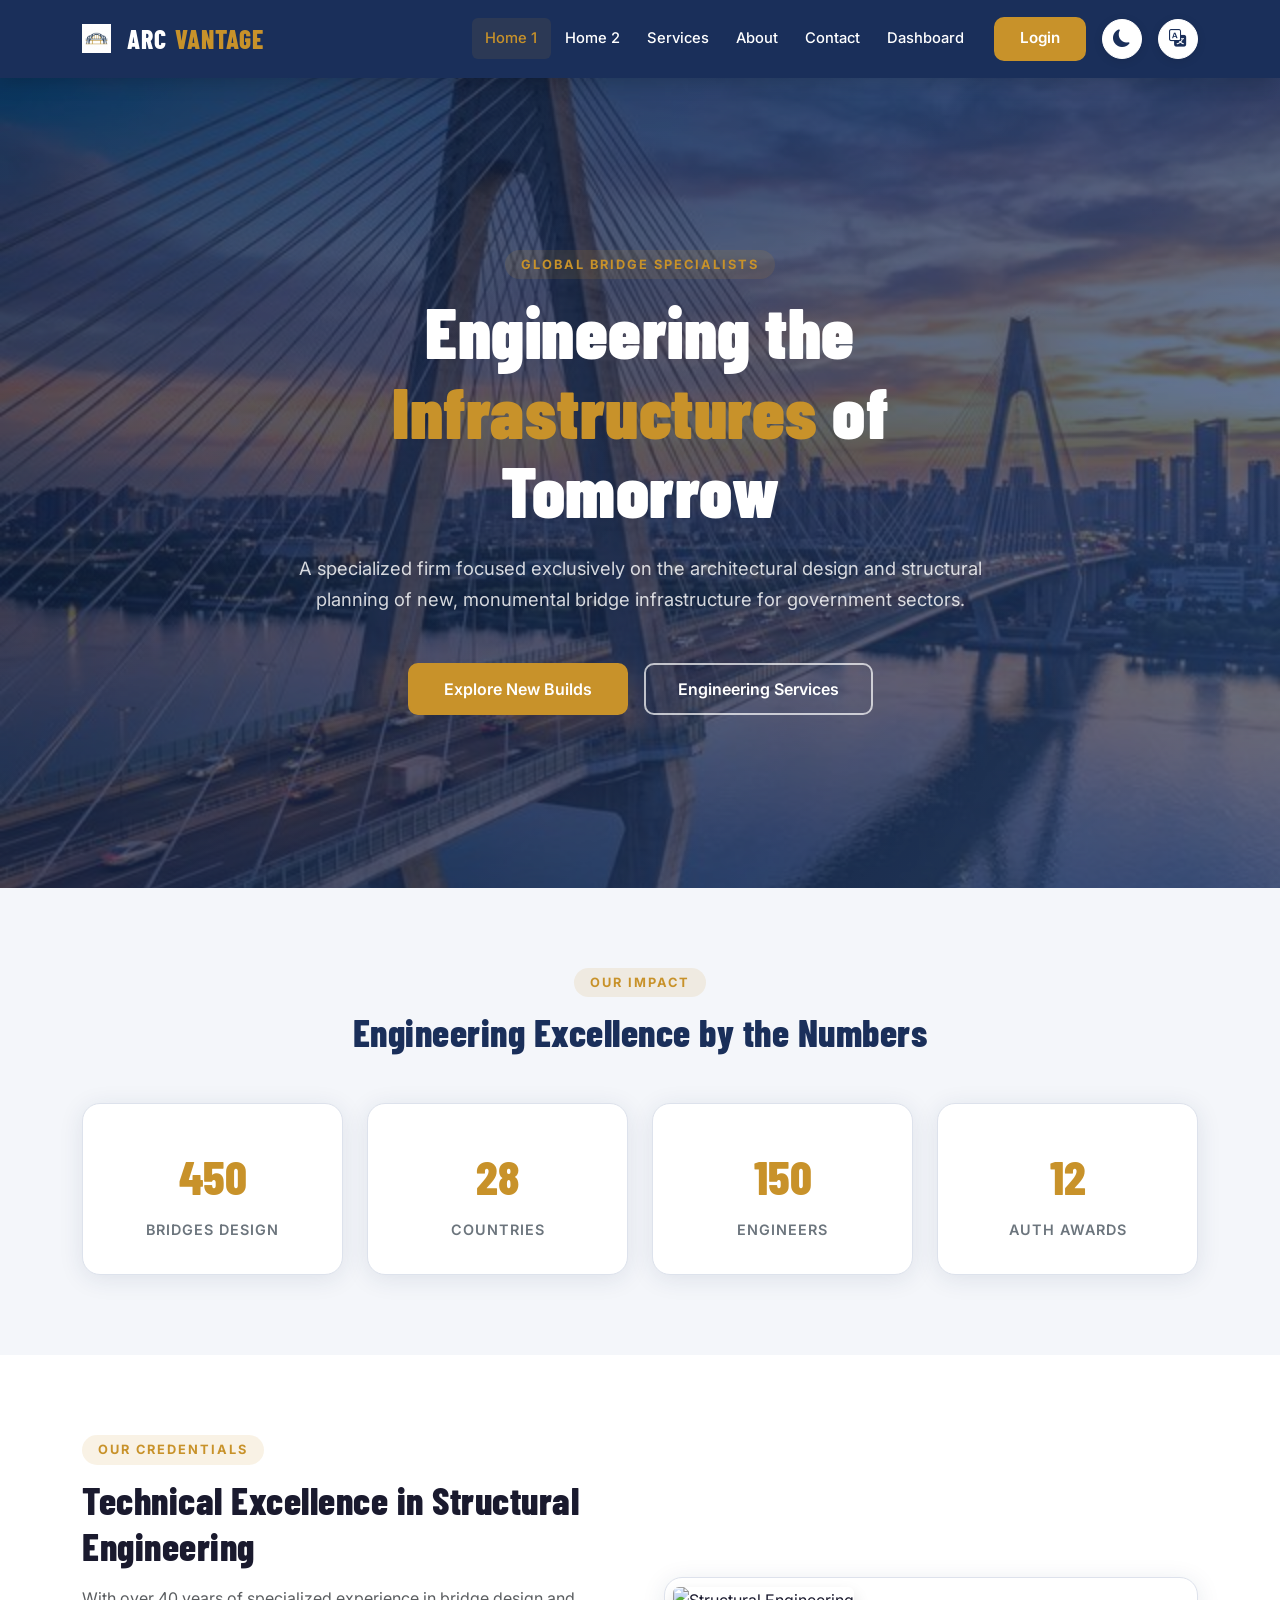
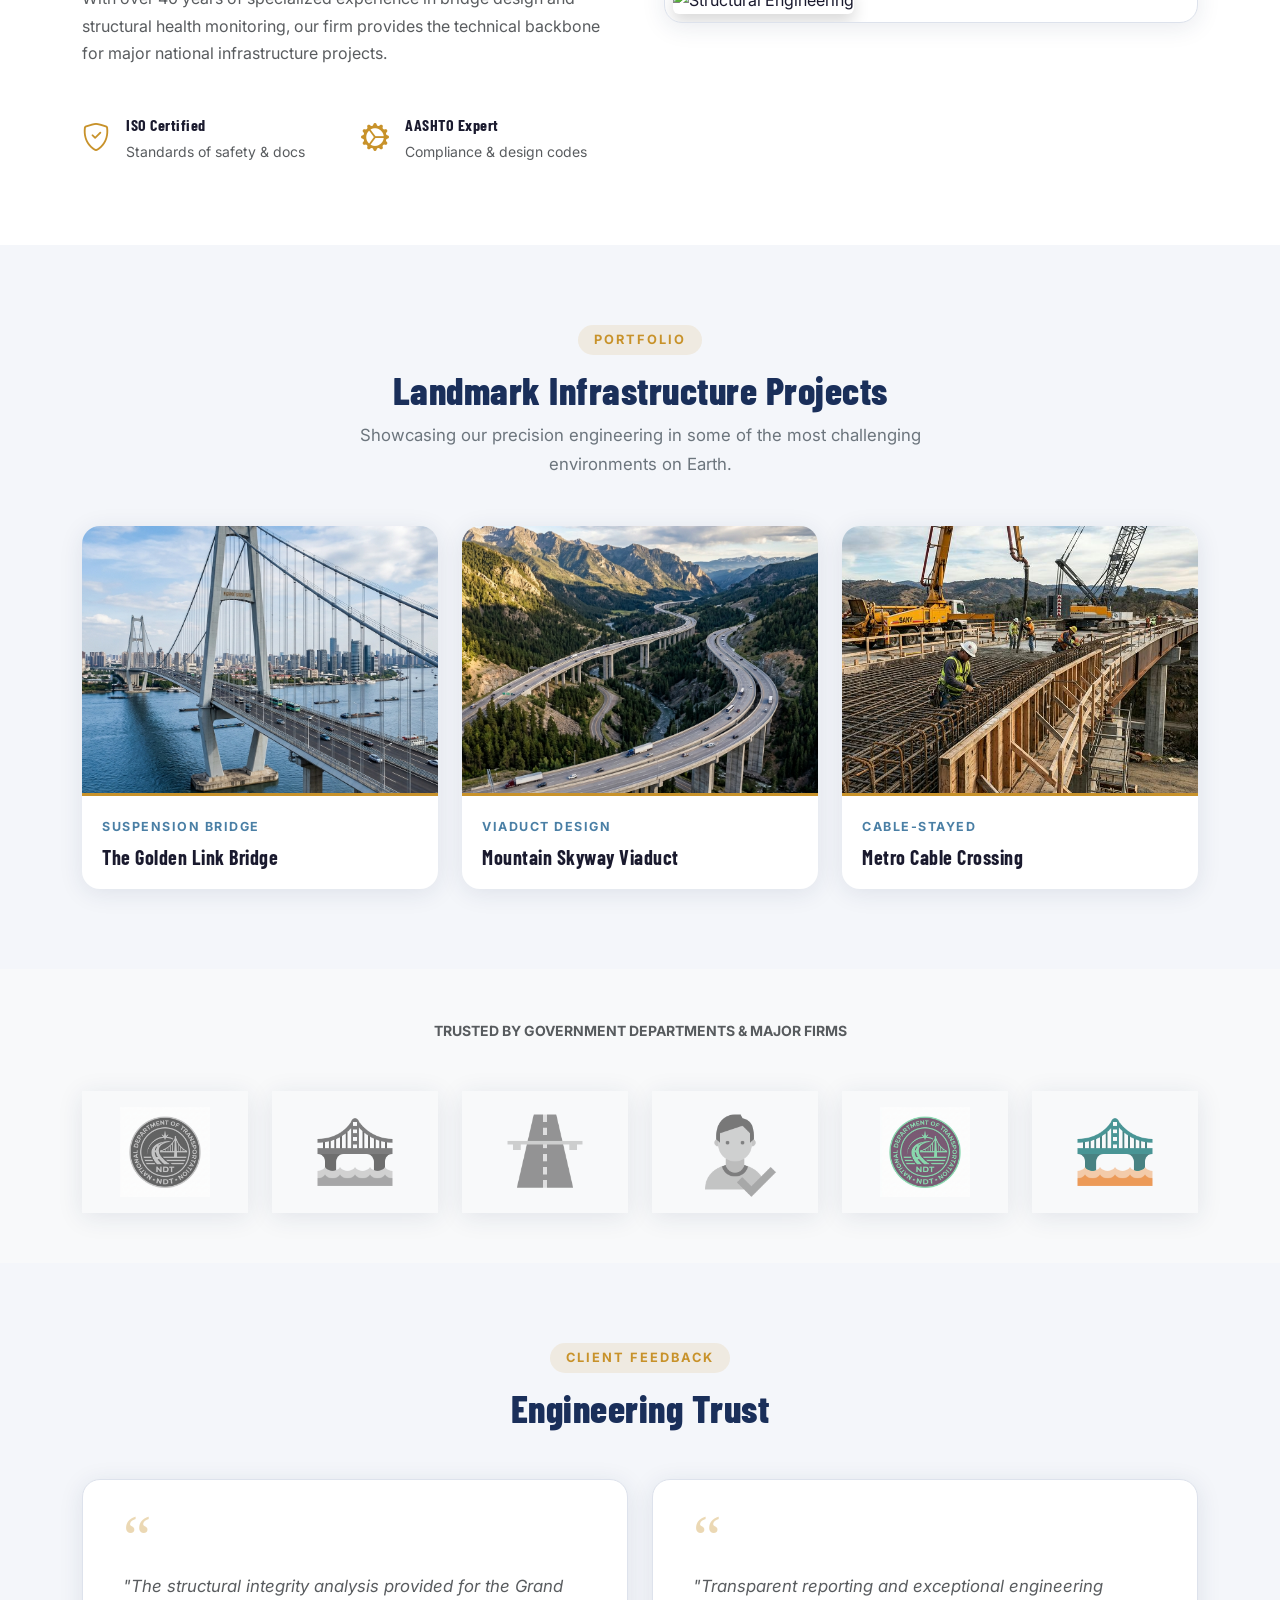
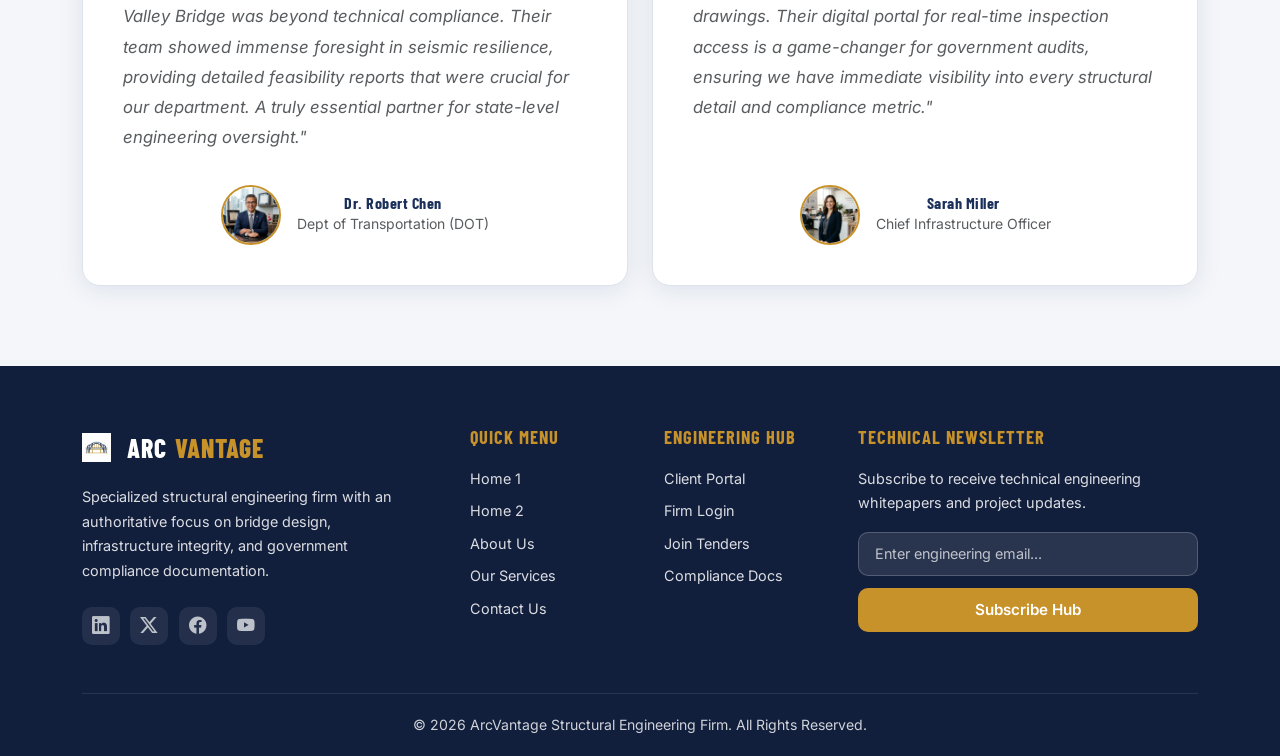
==== commit 4356bce1: "UI refinement: removed social media icons from leadership on About page and updated multiple pages" ====
--- a/index.html
+++ b/index.html
@@ -160,7 +160,7 @@
                 </div>
                 <div class="col-lg-6">
                     <div class="brand-card p-2">
-                        <img src="assets/images/construction.png" alt="Structural Engineering" class="img-fluid rounded shadow">
+                        <img src="https://loremflickr.com/800/600/architecture,team?lock=991" alt="Structural Engineering" class="img-fluid rounded shadow">
                     </div>
                 </div>
             </div>
@@ -178,7 +178,7 @@
             <div class="row g-4 justify-content-center">
                 <div class="col-md-4">
                     <div class="project-card">
-                        <img src="assets/images/construction.png" alt="Suspension Bridge Project">
+                        <img src="assets/images/suspension_bridge.png" alt="Suspension Bridge Project">
                         <div class="project-info">
                             <div class="project-category">Suspension Bridge</div>
                             <h5 class="mt-2 mb-0">The Golden Link Bridge</h5>
@@ -187,7 +187,7 @@
                 </div>
                 <div class="col-md-4">
                     <div class="project-card">
-                        <img src="assets/images/hero.png" alt="Viaduct Project">
+                        <img src="assets/images/viaduct_project.png" alt="Viaduct Project">
                         <div class="project-info">
                             <div class="project-category">Viaduct Design</div>
                             <h5 class="mt-2 mb-0">Mountain Skyway Viaduct</h5>
@@ -196,7 +196,7 @@
                 </div>
                 <div class="col-md-4">
                     <div class="project-card">
-                        <img src="assets/images/maintenance.png" alt="Cable Stayed Project">
+                        <img src="assets/images/construction.png" alt="Cable Stayed Project">
                         <div class="project-info">
                             <div class="project-category">Cable-Stayed</div>
                             <h5 class="mt-2 mb-0">Metro Cable Crossing</h5>
@@ -258,7 +258,7 @@
                     <div class="testimonial-card h-100 d-flex flex-column">
                         <p class="mb-4 text-muted">"The structural integrity analysis provided for the Grand Valley Bridge was beyond technical compliance. Their team showed immense foresight in seismic resilience, providing detailed feasibility reports that were crucial for our department. A truly essential partner for state-level engineering oversight."</p>
                         <div class="d-flex align-items-center gap-3 mt-auto">
-                            <img src="assets/images/profile.png" class="testimonial-img" alt="Dr. Robert Chen">
+                            <img src="assets/images/robert_profile.png" class="testimonial-img" alt="Dr. Robert Chen">
                             <div>
                                 <h6 class="mb-0 text-primary-brand">Dr. Robert Chen</h6>
                                 <small class="text-muted">Dept of Transportation (DOT)</small>
@@ -270,7 +270,7 @@
                     <div class="testimonial-card h-100 d-flex flex-column">
                         <p class="mb-4 text-muted">"Transparent reporting and exceptional engineering drawings. Their digital portal for real-time inspection access is a game-changer for government audits, ensuring we have immediate visibility into every structural detail and compliance metric."</p>
                         <div class="d-flex align-items-center gap-3 mt-auto">
-                            <img src="assets/images/profile.png" class="testimonial-img" alt="Sarah Miller">
+                            <img src="assets/images/sarah_profile.png" class="testimonial-img" alt="Sarah Miller">
                             <div>
                                 <h6 class="mb-0 text-primary-brand">Sarah Miller</h6>
                                 <small class="text-muted">Chief Infrastructure Officer</small>
--- a/assets/css/style.css
+++ b/assets/css/style.css
@@ -195,9 +195,10 @@
   transform: translateY(-4px);
 }
 .brand-card .card-img-top {
-  height: 200px;
+  aspect-ratio: 16 / 9;
+  width: 100%;
+  height: auto;
   object-fit: cover;
-  width: 100%;
 }
 .brand-card .card-body { padding: 1.5rem; }
 
@@ -235,7 +236,7 @@
 
 .navbar-brand {
   font-family: 'Barlow Condensed', sans-serif;
-  font-size: 1.5rem;
+  font-size: 1.6rem;
   font-weight: 800;
   letter-spacing: 1px;
   display: flex !important;
@@ -249,7 +250,7 @@
 .navbar-brand:hover { opacity: 0.85; }
 
 .brand-logo-img {
-  height: 1.6rem;
+  height: 1.8rem;
   width: auto;
   vertical-align: middle;
 }
@@ -265,7 +266,7 @@
 }
 .brand-navbar .navbar-brand {
   font-family: 'Barlow Condensed', sans-serif;
-  font-size: 1.5rem;
+  font-size: 1.6rem;
   font-weight: 800;
   color: #fff !important;
   letter-spacing: 1px;
@@ -311,23 +312,26 @@
 .navbar-btn { min-width: 90px; justify-content: center; }
 
 /* ---- Theme Toggle ---- */
-#themeToggle {
-  background: rgba(255,255,255,0.1);
-  border: 1.5px solid rgba(255,255,255,0.3);
-  color: #fff;
+#themeToggle, .themeToggle {
+  background: #fff;
+  border: 1.5px solid #fff;
+  color: var(--primary);
   border-radius: 50px;
-  width: 38px;
-  height: 38px;
+  width: 40px;
+  height: 40px;
   display: flex;
   align-items: center;
   justify-content: center;
   cursor: pointer;
   transition: var(--transition);
   font-size: 1.1rem;
-}
-#themeToggle:hover {
+  box-shadow: 0 2px 10px rgba(0,0,0,0.1);
+}
+#themeToggle:hover, .themeToggle:hover {
   background: var(--secondary);
   border-color: var(--secondary);
+  color: #fff;
+  transform: scale(1.1);
 }
 
 /* ---- Hero Sections ---- */
@@ -419,7 +423,7 @@
   transition: var(--transition);
 }
 .project-card:hover { transform: translateY(-6px); box-shadow: var(--shadow-hover); }
-.project-card img { width: 100%; height: 240px; object-fit: cover; }
+.project-card img { width: 100%; height: auto; aspect-ratio: 4 / 3; object-fit: cover; }
 .project-card .project-info {
   padding: 1.25rem;
   border-top: 3px solid var(--secondary);
@@ -443,7 +447,7 @@
   height: 100%;
 }
 .service-card:hover { transform: translateY(-6px); box-shadow: var(--shadow-hover); border-color: var(--secondary); }
-.service-card .svc-img { height: 180px; object-fit: cover; width: 100%; }
+.service-card .svc-img { aspect-ratio: 16 / 9; width: 100%; height: auto; object-fit: cover; }
 .service-card .svc-body { padding: 1.5rem; }
 .service-card .svc-icon {
   width: 54px; height: 54px;
@@ -482,12 +486,13 @@
 .brand-footer a:hover { color: var(--secondary); padding-left: 4px; }
 .brand-footer .footer-brand-name {
   font-family: 'Barlow Condensed', sans-serif;
-  font-size: 1.8rem;
+  font-size: 1.6rem;
   font-weight: 800;
   color: #fff;
   letter-spacing: 1px;
   display: flex;
   align-items: center;
+  gap: 0.5rem;
 }
 .brand-footer .footer-brand-name span { color: var(--secondary); }
 .brand-footer .footer-desc,
@@ -572,21 +577,40 @@
 .auth-wrapper {
   min-height: 100vh;
   display: flex;
+  flex-direction: column;
   align-items: center;
   justify-content: center;
   background: linear-gradient(135deg, var(--primary-dark) 0%, var(--primary) 60%, var(--tertiary) 100%);
   padding: 2rem 1rem;
 }
 .auth-card {
-  background: var(--bg-card);
+  background: #475569; /* Balanced slate-grey to support white text visibility */
   border-radius: var(--radius-lg);
   padding: 2.5rem 2rem;
   width: 100%;
   max-width: 440px;
   box-shadow: 0 16px 48px rgba(0,0,0,0.2);
-}
-.auth-card h2 { font-size: 2rem; font-weight: 800; color: var(--primary); }
+  color: #ffffff; /* Universal white text inside auth card for contrast */
+}
+[data-theme="dark"] .auth-card {
+  background: var(--bg-card); /* Revert to standard dark theme card color */
+}
+.auth-card h2 { font-size: 2rem; font-weight: 800; color: #ffffff; }
 [data-theme="dark"] .auth-card h2 { color: var(--secondary); }
+
+/* Brand inside auth cards — remains consistent with white text as requested */
+.auth-card .navbar-brand {
+  font-family: 'Barlow Condensed', sans-serif;
+  font-size: 1.6rem;
+  font-weight: 800;
+  letter-spacing: 1px;
+  color: #fff !important;
+  gap: 0.5rem;
+  transition: none;
+}
+.auth-card .navbar-brand span { color: var(--secondary) !important; transition: none; }
+.auth-card .navbar-brand .brand-logo-img { height: 1.8rem; width: auto; }
+/* Note: No [data-theme="dark"] override for .auth-card .navbar-brand to keep it consistent */
 .auth-card .form-control {
   background: var(--bg-card); /* Use card background for better contrast against wrapper */
   border: 1.5px solid var(--border);
@@ -625,6 +649,30 @@
 [data-theme="dark"] .text-primary:hover {
     color: white !important;
 }
+
+/* ---- Dashboard & Components Dark Mode Enhancements ---- */
+[data-theme="dark"] .table {
+  --bs-table-color: var(--text-main);
+  --bs-table-bg: transparent;
+  --bs-table-border-color: var(--border);
+  --bs-table-striped-color: var(--text-main);
+  --bs-table-striped-bg: rgba(255, 255, 255, 0.05);
+  --bs-table-hover-color: var(--text-main);
+  --bs-table-hover-bg: rgba(255, 255, 255, 0.075);
+}
+[data-theme="dark"] .table th { color: var(--secondary); }
+[data-theme="dark"] .breadcrumb-item.active { color: var(--secondary) !important; }
+[data-theme="dark"] .breadcrumb-item a { color: var(--text-muted) !important; }
+[data-theme="dark"] .breadcrumb-item + .breadcrumb-item::before { color: var(--text-muted); }
+[data-theme="dark"] .btn-light { background-color: var(--bg); border-color: var(--border); color: var(--text-main); }
+[data-theme="dark"] .btn-light:hover { background-color: var(--border); color: var(--secondary); }
+[data-theme="dark"] .btn-outline-secondary { color: var(--text-main); border-color: var(--border); }
+[data-theme="dark"] .btn-outline-secondary:hover { background-color: var(--border); color: var(--secondary); }
+[data-theme="dark"] .dropdown-menu { background-color: var(--bg-card); border-color: var(--border); }
+[data-theme="dark"] .dropdown-item { color: var(--text-main); }
+[data-theme="dark"] .dropdown-item:hover { background-color: var(--border); color: var(--secondary); }
+[data-theme="dark"] .list-group-item { background-color: transparent; color: var(--text-main); border-color: var(--border); }
+
 .social-login-btn {
   display: flex;
   align-items: center;
@@ -664,7 +712,7 @@
 .dashboard-wrapper { display: flex; min-height: 100vh; }
 .dash-sidebar {
   width: 260px;
-  min-height: 100vh;
+  height: 100vh;
   background: var(--primary);
   color: #fff;
   flex-shrink: 0;
@@ -674,6 +722,21 @@
   display: flex;
   flex-direction: column;
   transition: all 0.3s ease-in-out;
+}
+
+/* Custom scrollbar for sidebar */
+.dash-sidebar::-webkit-scrollbar {
+  width: 5px;
+}
+.dash-sidebar::-webkit-scrollbar-track {
+  background: transparent;
+}
+.dash-sidebar::-webkit-scrollbar-thumb {
+  background: rgba(255, 255, 255, 0.2);
+  border-radius: 10px;
+}
+.dash-sidebar::-webkit-scrollbar-thumb:hover {
+  background: rgba(255, 255, 255, 0.4);
 }
 @media (max-width: 991.98px) {
   .dash-sidebar {
@@ -691,10 +754,12 @@
 }
 .dash-sidebar .sidebar-brand-name {
   font-family: 'Barlow Condensed', sans-serif;
-  font-size: 1.5rem;
+  font-size: 1.6rem;
   font-weight: 800;
   color: #fff;
   letter-spacing: 1px;
+  display: flex;
+  align-items: center;
   gap: 0.5rem;
 }
 .dash-sidebar .sidebar-brand-name:hover span {
@@ -1149,23 +1214,26 @@
 }
 
 /* ---- RTL Toggle Button ---- */
-#rtlToggle {
-  background: rgba(255,255,255,0.1);
-  border: 1.5px solid rgba(255,255,255,0.3);
-  color: #fff;
+#rtlToggle, .rtlToggle {
+  background: #fff;
+  border: 1.5px solid #fff;
+  color: var(--primary);
   border-radius: 50px;
-  width: 38px;
-  height: 38px;
+  width: 40px;
+  height: 40px;
   display: flex;
   align-items: center;
   justify-content: center;
   cursor: pointer;
   transition: var(--transition);
   font-size: 1.1rem;
-}
-#rtlToggle:hover {
+  box-shadow: 0 2px 10px rgba(0,0,0,0.1);
+}
+#rtlToggle:hover, .rtlToggle:hover {
   background: var(--secondary);
   border-color: var(--secondary);
+  color: #fff;
+  transform: scale(1.1);
 }
 
 /* ---- Our Credentials section contrast fix ---- */
@@ -1252,3 +1320,57 @@
   text-align: center;
   justify-content: center;
 }
+
+/* ---- Sidebar Profile Card Action Buttons ---- */
+.sidebar-profile-card {
+  background: rgba(255,255,255,0.06);
+  border: 1px solid rgba(255,255,255,0.1);
+}
+
+/* Logout — full-width labelled button */
+.sidebar-action-btn {
+  display: inline-flex;
+  align-items: center;
+  justify-content: center;
+  gap: 0.45rem;
+  padding: 0.5rem 0.75rem;
+  border-radius: 8px;
+  background: rgba(255,255,255,0.08);
+  border: 1px solid rgba(255,255,255,0.12);
+  color: rgba(255,255,255,0.85);
+  font-size: 0.82rem;
+  font-weight: 600;
+  text-decoration: none;
+  transition: all 0.25s ease;
+  cursor: pointer;
+}
+.sidebar-action-btn:hover {
+  background: rgba(255,255,255,0.15);
+  color: #fff;
+  transform: translateY(-1px);
+}
+.sidebar-action-btn.text-danger { color: #ff6b6b !important; }
+.sidebar-action-btn.text-danger:hover { background: rgba(255,107,107,0.15); color: #ff4444 !important; }
+
+/* Theme / RTL — circular icon-only buttons */
+.sidebar-icon-btn {
+  display: inline-flex;
+  align-items: center;
+  justify-content: center;
+  width: 38px;
+  height: 38px;
+  border-radius: 50%;
+  background: rgba(255,255,255,0.10);
+  border: 1px solid rgba(255,255,255,0.15);
+  color: rgba(255,255,255,0.85);
+  font-size: 1rem;
+  cursor: pointer;
+  transition: all 0.25s ease;
+  flex-shrink: 0;
+}
+.sidebar-icon-btn:hover {
+  background: var(--secondary);
+  border-color: var(--secondary);
+  color: #fff;
+  transform: scale(1.1);
+}
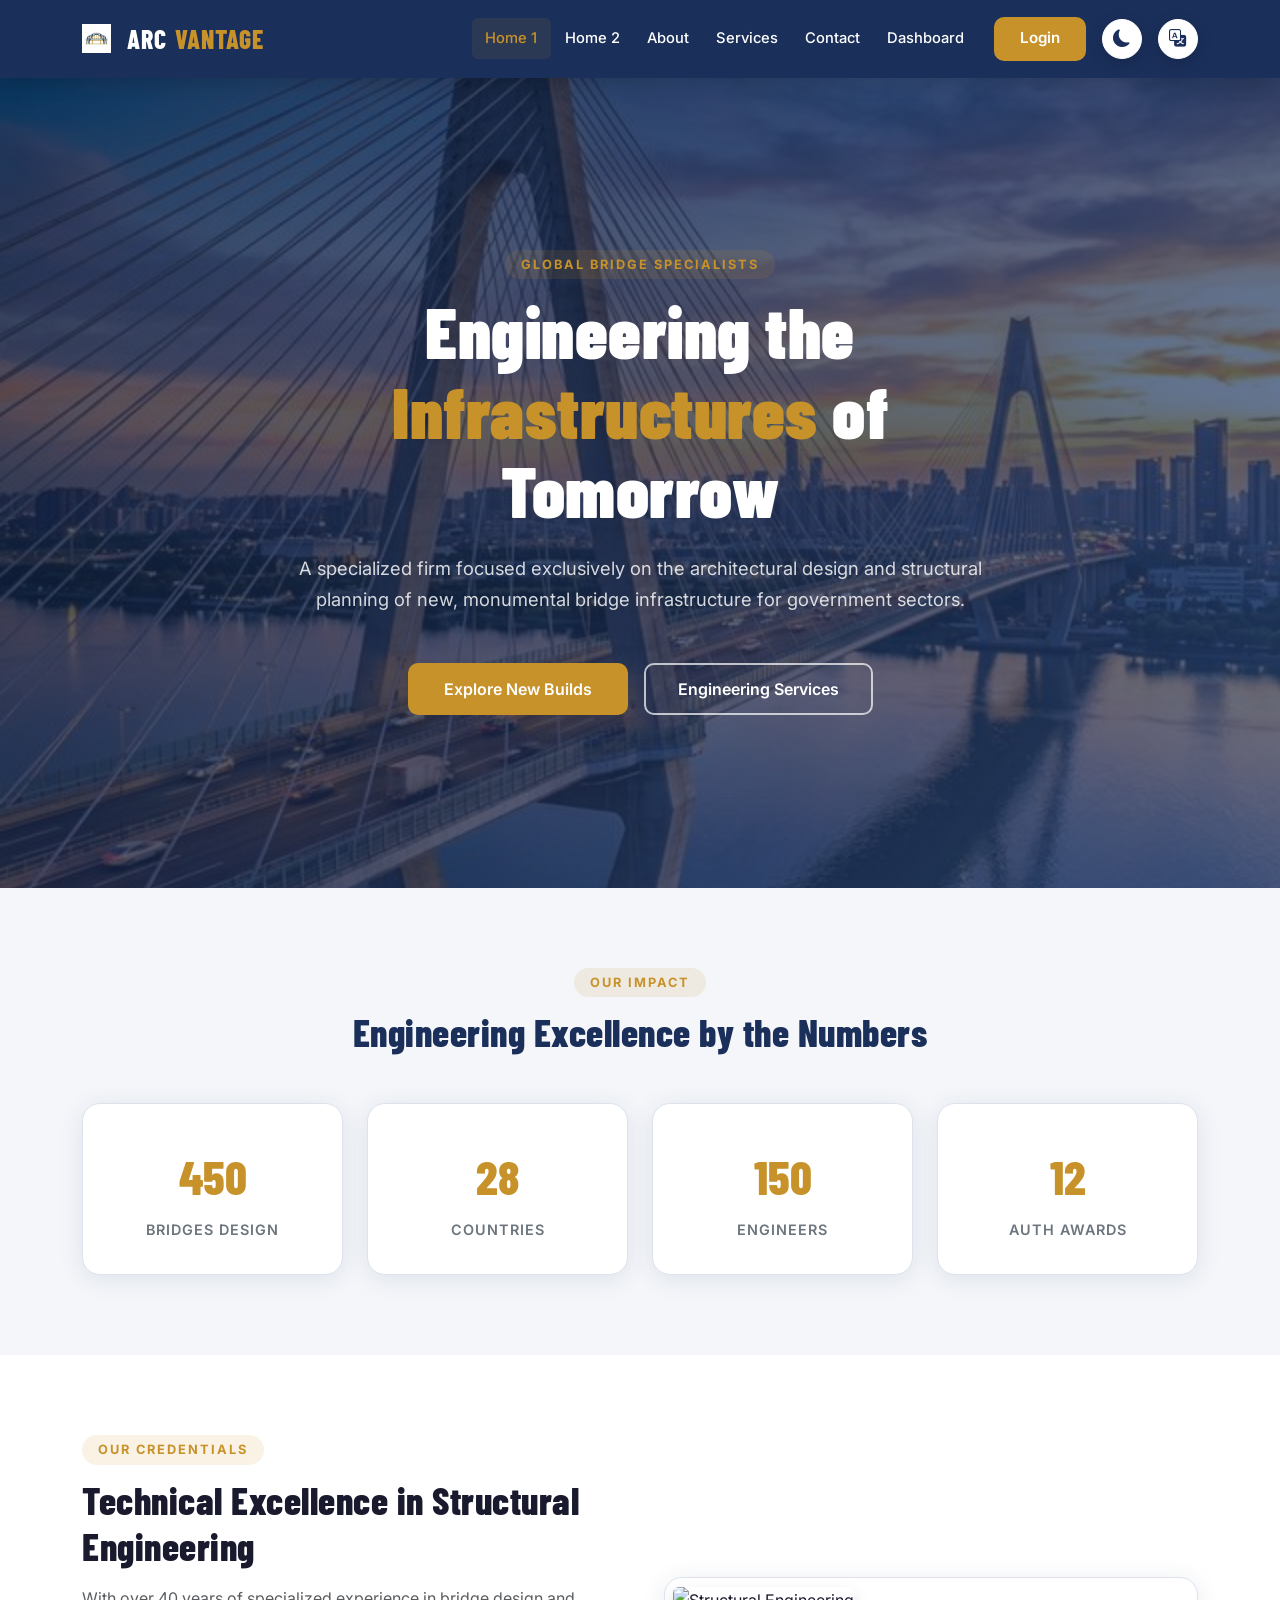
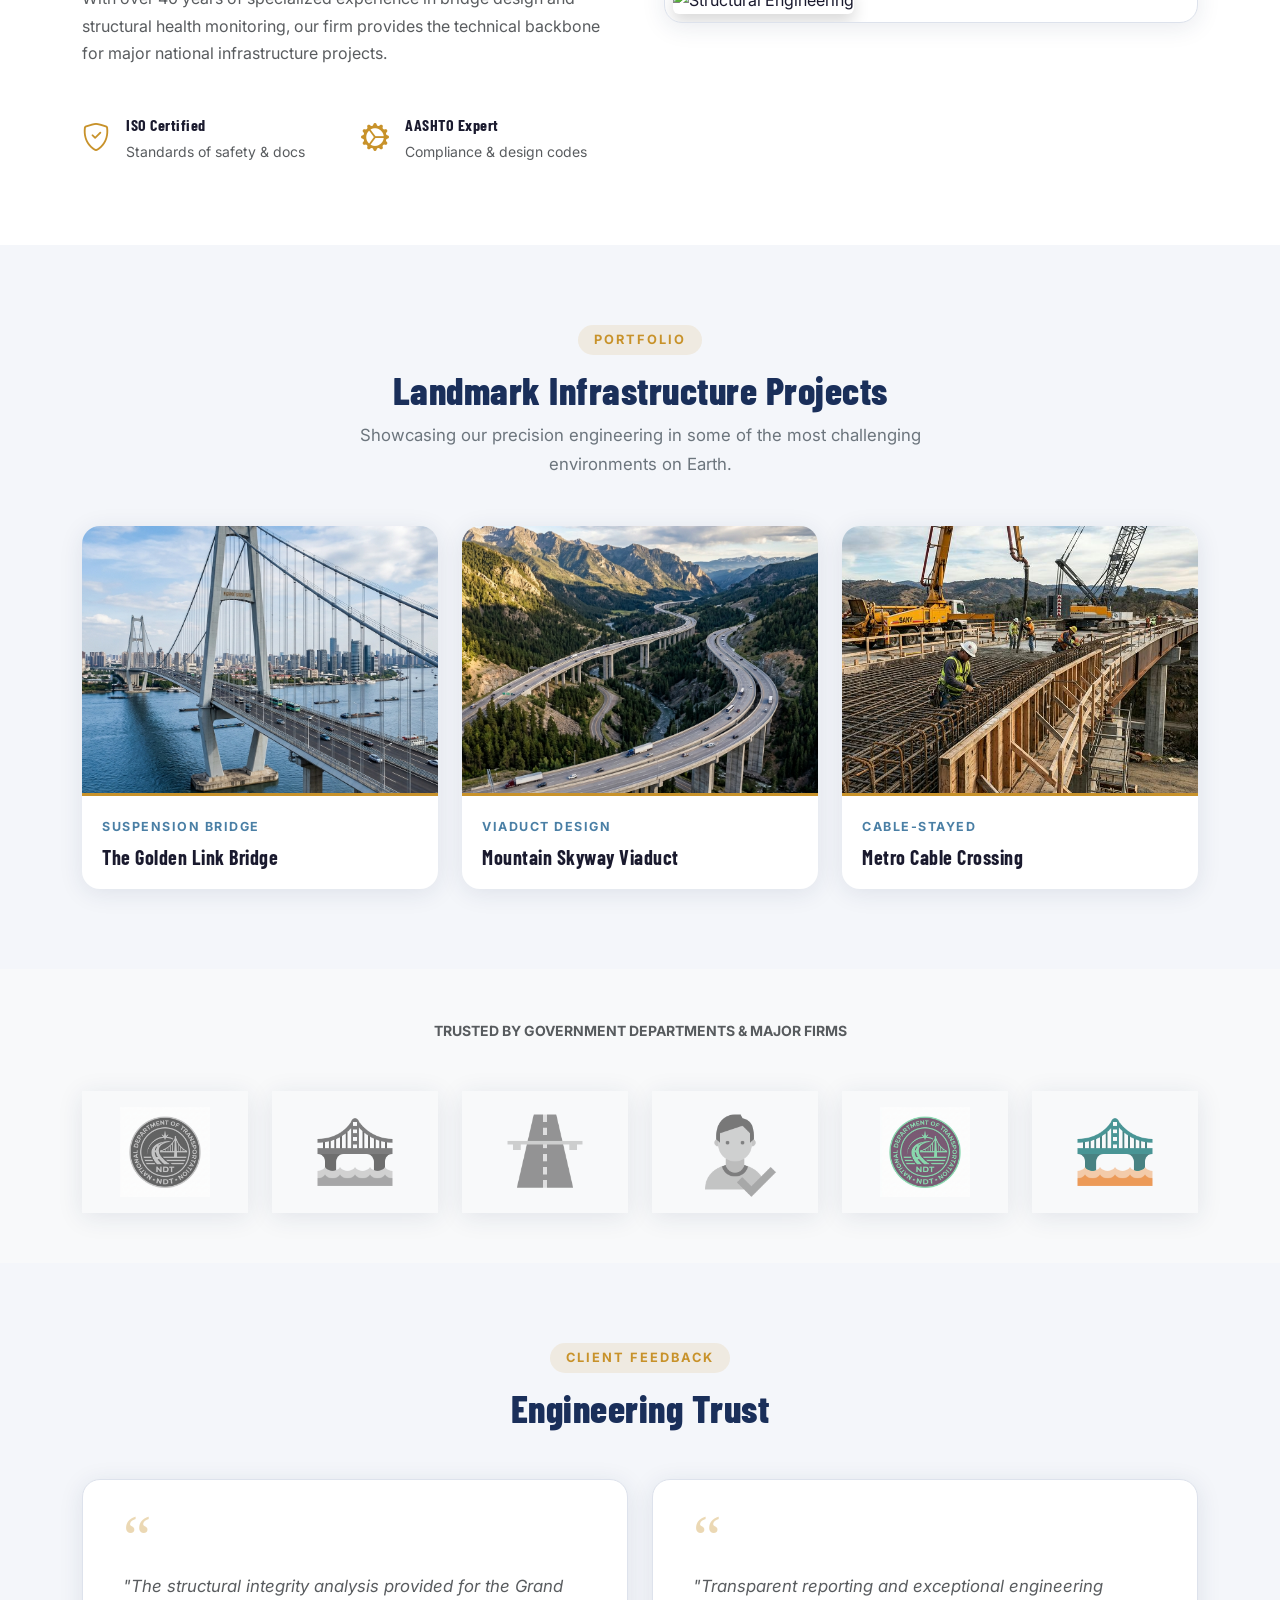
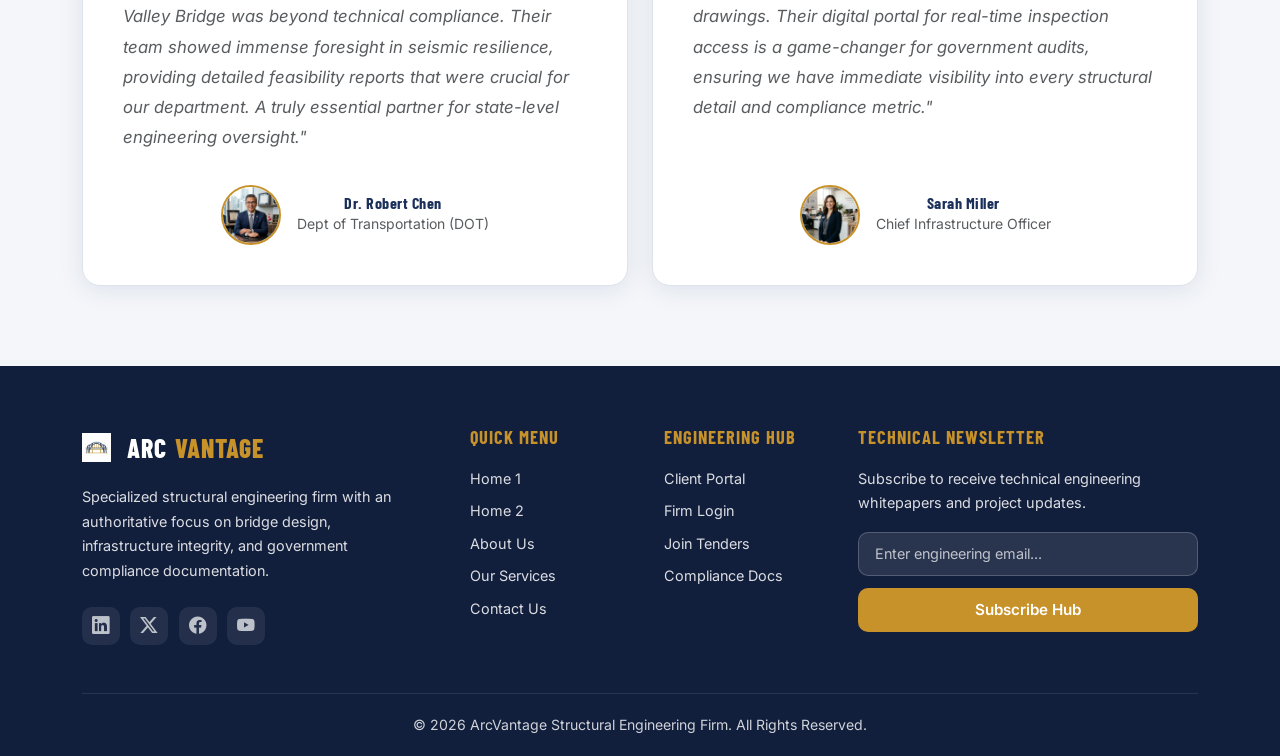
==== commit 68776924: "Add files via upload SuryaCorrected" ====
--- a/index.html
+++ b/index.html
@@ -36,8 +36,8 @@
                     <ul class="navbar-nav ms-auto mb-2 mb-lg-0 align-items-center">
                         <li class="nav-item"><a class="nav-link active" href="index.html">Home 1</a></li>
                         <li class="nav-item"><a class="nav-link" href="home2.html">Home 2</a></li>
+                        <li class="nav-item"><a class="nav-link" href="about.html">About</a></li>
                         <li class="nav-item"><a class="nav-link" href="services.html">Services</a></li>
-                        <li class="nav-item"><a class="nav-link" href="about.html">About</a></li>
                         <li class="nav-item"><a class="nav-link" href="contact.html">Contact</a></li>
                         <li class="nav-item"><a class="nav-link" href="dashboard.html">Dashboard</a></li>
                         <li class="nav-item ms-lg-3">
@@ -61,8 +61,8 @@
             <ul class="navbar-nav justify-content-end flex-grow-1 pe-3">
                 <li class="nav-item"><a class="nav-link active" href="index.html">Home 1</a></li>
                 <li class="nav-item"><a class="nav-link" href="home2.html">Home 2</a></li>
+                <li class="nav-item"><a class="nav-link" href="about.html">About</a></li>
                 <li class="nav-item"><a class="nav-link" href="services.html">Services</a></li>
-                <li class="nav-item"><a class="nav-link" href="about.html">About</a></li>
                 <li class="nav-item"><a class="nav-link" href="contact.html">Contact</a></li>
                 <li class="nav-item"><a class="nav-link" href="dashboard.html">Dashboard</a></li>
                 <li class="nav-item mt-3"><a href="login.html" class="btn btn-brand-secondary w-100 text-white">Login</a></li>
--- a/assets/css/style.css
+++ b/assets/css/style.css
@@ -55,6 +55,7 @@
   transition: background-color 0.3s ease, color 0.3s ease;
   line-height: 1.7;
   font-size: 16px;
+  overflow-x: hidden; /* Prevent horizontal scrolling globally */
 }
 img {
   max-width: 100%;
@@ -179,6 +180,13 @@
   transform: translateY(-2px) scale(1.02);
   box-shadow: 0 6px 20px rgba(26,47,90,0.15);
   filter: brightness(1.05);
+}
+
+.hover-opacity {
+  transition: opacity 0.3s ease;
+}
+.hover-opacity:hover {
+  opacity: 0.7;
 }
 
 /* ---- Cards ---- */
@@ -421,12 +429,18 @@
   background: var(--bg-card);
   box-shadow: var(--shadow);
   transition: var(--transition);
+  height: 100%;
+  display: flex;
+  flex-direction: column;
 }
 .project-card:hover { transform: translateY(-6px); box-shadow: var(--shadow-hover); }
 .project-card img { width: 100%; height: auto; aspect-ratio: 4 / 3; object-fit: cover; }
 .project-card .project-info {
   padding: 1.25rem;
   border-top: 3px solid var(--secondary);
+  flex-grow: 1;
+  display: flex;
+  flex-direction: column;
 }
 .project-card .project-category {
   font-size: 0.78rem;
@@ -445,10 +459,17 @@
   overflow: hidden;
   transition: var(--transition);
   height: 100%;
+  display: flex;
+  flex-direction: column;
 }
 .service-card:hover { transform: translateY(-6px); box-shadow: var(--shadow-hover); border-color: var(--secondary); }
 .service-card .svc-img { aspect-ratio: 16 / 9; width: 100%; height: auto; object-fit: cover; }
-.service-card .svc-body { padding: 1.5rem; }
+.service-card .svc-body { 
+  padding: 1.5rem; 
+  flex-grow: 1;
+  display: flex;
+  flex-direction: column;
+}
 .service-card .svc-icon {
   width: 54px; height: 54px;
   background: linear-gradient(135deg, var(--primary), var(--tertiary));
@@ -677,20 +698,20 @@
   display: flex;
   align-items: center;
   justify-content: center;
-  gap: 0.6rem;
-  width: 100%;
-  padding: 0.6rem 1rem;
-  border-radius: var(--radius);
-  border: 1.5px solid var(--border);
+  width: 52px;
+  height: 52px;
+  border-radius: 50%;
+  border: 1px solid var(--border);
+  background: #ffffff;
+  color: var(--text-main);
+  font-size: 1.35rem;
+  transition: var(--transition);
+  cursor: pointer;
+  box-shadow: 0 4px 12px rgba(0,0,0,0.1);
+}
+[data-theme="dark"] .social-login-btn {
   background: var(--bg-card);
-  color: var(--text-main);
-  font-weight: 600;
-  font-size: 0.9rem;
-  display: flex;
-  align-items: center;
-  justify-content: center;
-  gap: 0.6rem;
-  width: 100%;
+  border-color: var(--border);
 }
 .social-login-btn:hover { border-color: var(--primary); color: var(--primary); background: rgba(26,47,90,0.05); }
 .auth-divider {
@@ -823,7 +844,8 @@
 @media (max-width: 991.98px) {
   .dash-main {
     margin-left: 0;
-    padding: 1.5rem;
+    padding: 1rem;
+    overflow-x: hidden; /* Contain Bootstrap rows on mobile */
   }
 }
 [dir="rtl"] .dash-main { margin-left: 0; margin-right: 260px; }
@@ -831,6 +853,11 @@
   [dir="rtl"] .dash-main { margin-right: 0; }
   [dir="rtl"] .dash-sidebar { left: auto; right: -260px; }
   [dir="rtl"] .dash-sidebar.open { right: 0; left: auto; }
+}
+.dashboard-wrapper {
+    display: flex;
+    width: 100%;
+    overflow-x: hidden;
 }
 .dash-topbar {
   display: flex;
@@ -1158,13 +1185,136 @@
   .dash-sidebar.open { transform: translateX(0); }
   .dash-main { margin-left: 0 !important; margin-right: 0 !important; }
 }
-@media (max-width: 768px) {
-  .section-pad { padding: 50px 0; }
-  .hero-section { min-height: 75vh; }
-  .hero-section h1 { font-size: 2.2rem; }
-  .stat-card .stat-number { font-size: 2.2rem; }
-  .auth-card { padding: 1.75rem 1.25rem; }
-  .project-card { max-width: 400px; margin-left: auto; margin-right: auto; }
+/* ---- Responsive Dashboard Centering ---- */
+@media (max-width: 991.98px) {
+  .dash-main header {
+    text-align: center;
+    align-items: center !important;
+    padding-top: 1rem; /* Add space at top of header */
+  }
+  .dash-main .header-left, 
+  .dash-main .header-right {
+    width: 100%;
+    justify-content: center !important;
+    align-items: center !important;
+    position: relative;
+  }
+  
+  /* Keep hamburger toggle on the left without overlapping text */
+  #sidebarToggle {
+    position: absolute;
+    left: 0;
+    top: 50%;
+    transform: translateY(-50%);
+    z-index: 100;
+  }
+  
+  /* Ensure header text has breathing room on mobile */
+  .header-left h2 {
+    font-size: 1.5rem;
+    margin-top: 0.5rem;
+    padding: 0 40px; /* Prevent text from hitting the toggle */
+  }
+  
+  .dash-main .header-left nav ol {
+    justify-content: center;
+  }
+  
+  .kpi-card {
+    text-align: center;
+    display: flex;
+    flex-direction: column;
+    align-items: center;
+    padding-top: 3rem; /* Space for icon */
+  }
+  .kpi-card .kpi-icon {
+    left: 50%;
+    transform: translateX(-50%);
+    right: auto;
+    top: 1rem;
+  }
+  .trend-indicator {
+    justify-content: center;
+  }
+  
+  .dash-widget {
+    text-align: center;
+  }
+  .dash-widget > .d-flex,
+  .dash-widget .mb-4.d-flex {
+    flex-direction: column;
+    gap: 1rem;
+    align-items: center !important;
+  }
+  
+  .list-group-item {
+    flex-direction: column;
+    text-align: center;
+    gap: 0.75rem;
+  }
+
+  .activity-item {
+    padding-left: 0;
+    text-align: center;
+  }
+  .activity-item::before {
+    display: none;
+  }
+  .activity-dot {
+    position: relative;
+    margin: 0 auto 0.5rem;
+    display: block;
+  }
+
+  .admin-profile-header {
+    border-left: none !important;
+    padding-left: 0 !important;
+    margin-left: 0 !important;
+    flex-direction: column;
+    text-align: center;
+  }
+  
+  .dash-widget .gap-2.d-flex {
+      flex-direction: column;
+      width: 100%;
+  }
+
+  .dash-table {
+      font-size: 0.8rem;
+  }
+}
+
+/* ---- Responsive Fixes for 360px viewports ---- */
+@media (max-width: 400px) {
+  .brand-navbar .navbar-brand {
+    font-size: 1.25rem; /* Reduce brand size to prevent wrapping */
+    gap: 0.35rem;
+  }
+  .brand-navbar .brand-logo-img {
+    height: 1.5rem;
+  }
+  .brand-navbar .container {
+    padding-left: 10px;
+    padding-right: 10px;
+  }
+  .brand-navbar .btn-brand-secondary {
+    padding-left: 0.75rem !important;
+    padding-right: 0.75rem !important;
+    font-size: 0.8rem;
+  }
+  
+  /* Auth Page Overlap Fixes */
+  .auth-wrapper .position-absolute.top-0.end-0.m-4 {
+    margin: 1rem !important; /* Move toggles closer to edge */
+    gap: 0.75rem !important;
+  }
+  .auth-wrapper .rtlToggle, 
+  .auth-wrapper #themeToggle {
+    font-size: 1.2rem !important; /* Slightly smaller icons */
+  }
+  .auth-card .navbar-brand {
+    font-size: 1.4rem; /* Prevent brand name from hitting toggles */
+  }
 }
 
 /* ---- Animations ---- */
@@ -1214,25 +1364,28 @@
 }
 
 /* ---- RTL Toggle Button ---- */
-#rtlToggle, .rtlToggle {
-  background: #fff;
-  border: 1.5px solid #fff;
-  color: var(--primary);
+/* ---- RTL Toggle Button ---- */
+#rtlToggle, .rtlToggle, .themeToggle {
+  background: #ffffff !important;
+  border: 1.5px solid #ffffff !important;
+  color: var(--primary) !important;
   border-radius: 50px;
   width: 40px;
   height: 40px;
-  display: flex;
+  display: flex !important;
   align-items: center;
   justify-content: center;
   cursor: pointer;
   transition: var(--transition);
   font-size: 1.1rem;
-  box-shadow: 0 2px 10px rgba(0,0,0,0.1);
-}
-#rtlToggle:hover, .rtlToggle:hover {
-  background: var(--secondary);
-  border-color: var(--secondary);
-  color: #fff;
+  box-shadow: 0 4px 15px rgba(0,0,0,0.15);
+  margin-left: 0.75rem;
+}
+
+#rtlToggle:hover, .rtlToggle:hover, .themeToggle:hover {
+  background: var(--secondary) !important;
+  border-color: var(--secondary) !important;
+  color: #fff !important;
   transform: scale(1.1);
 }
 
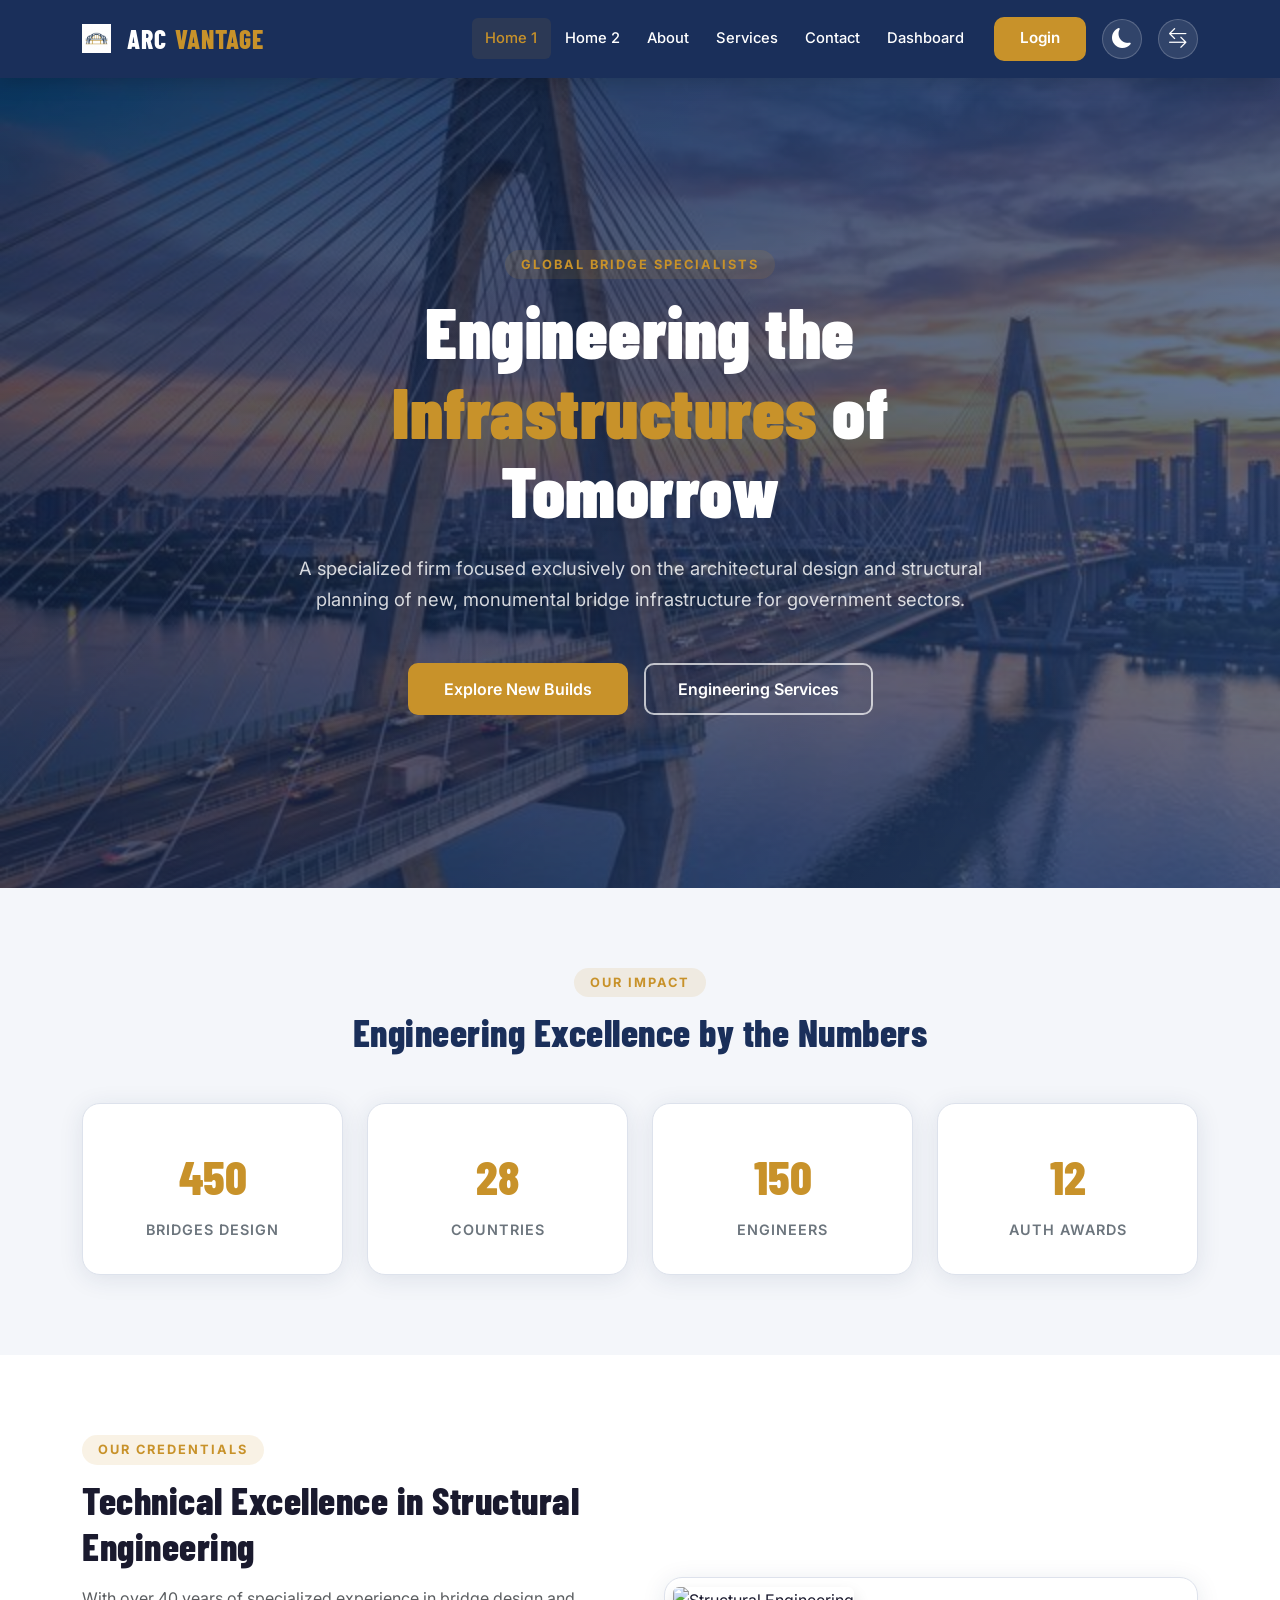
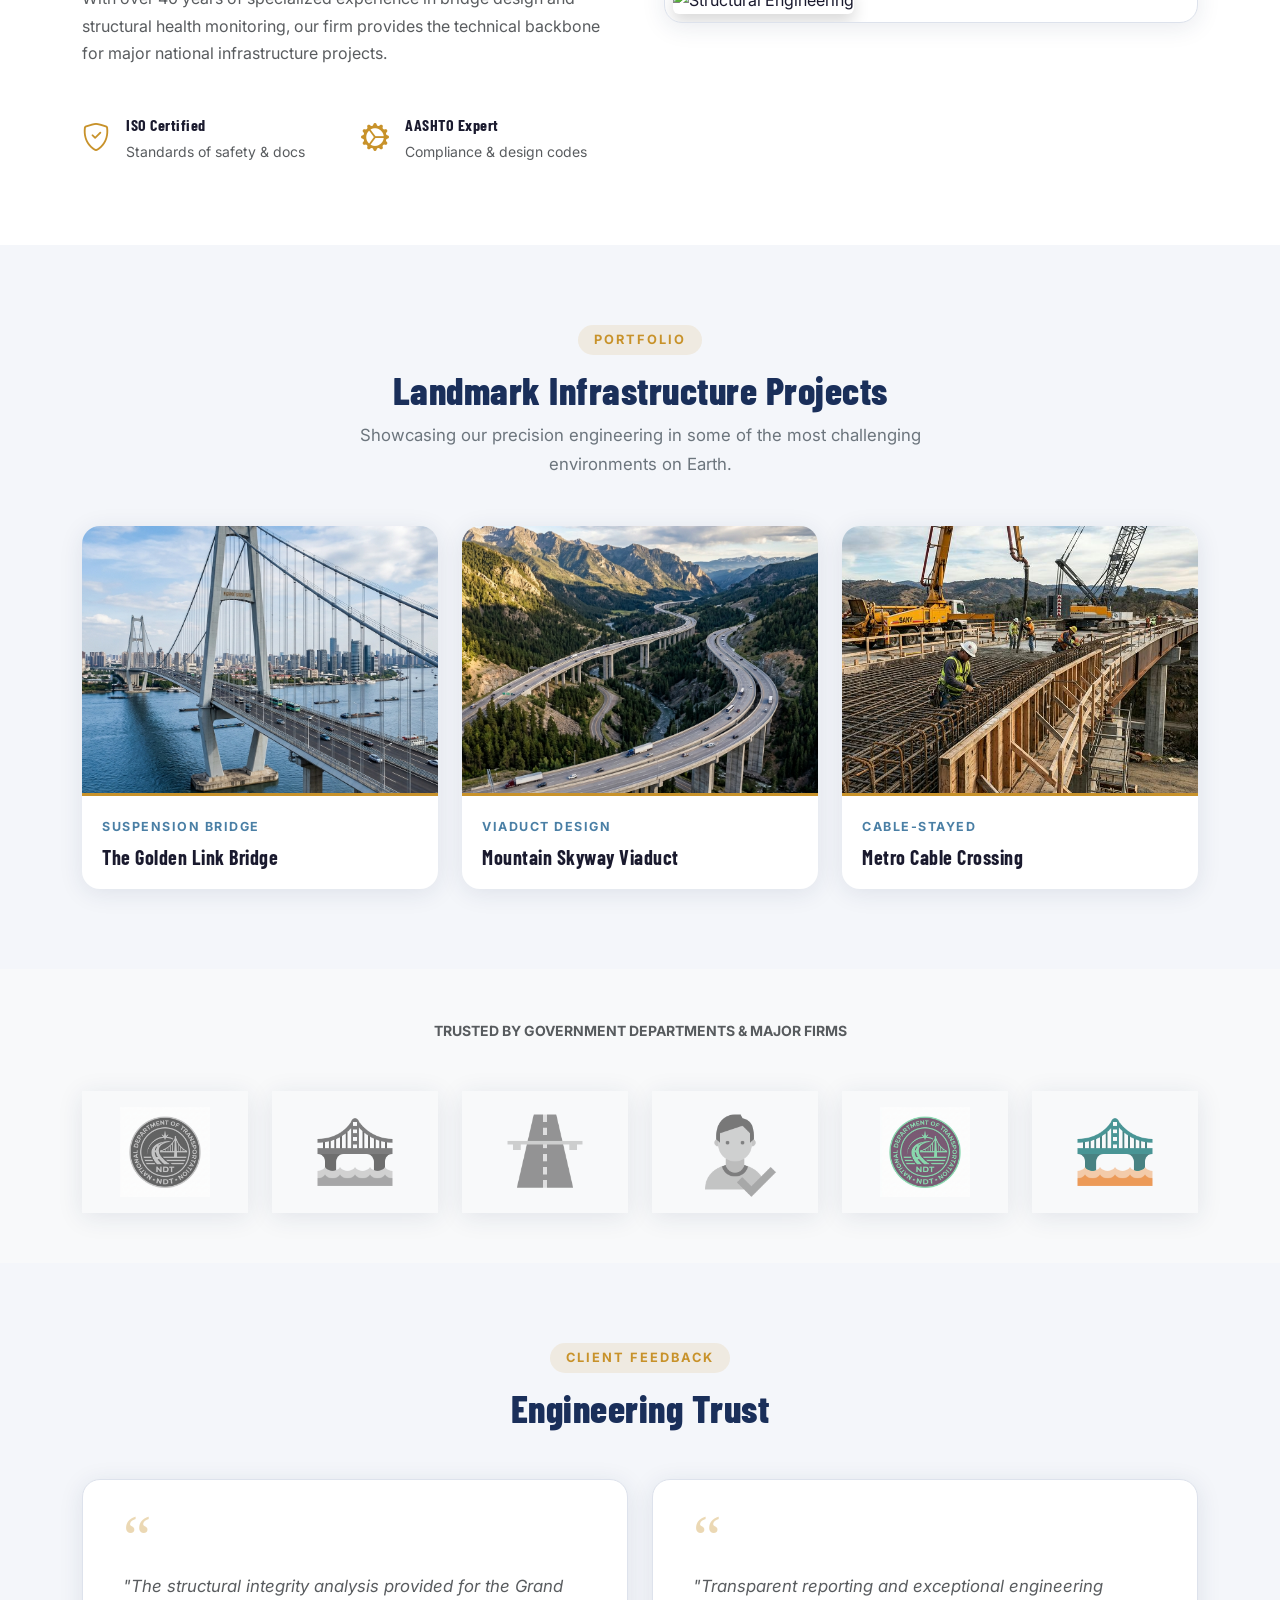
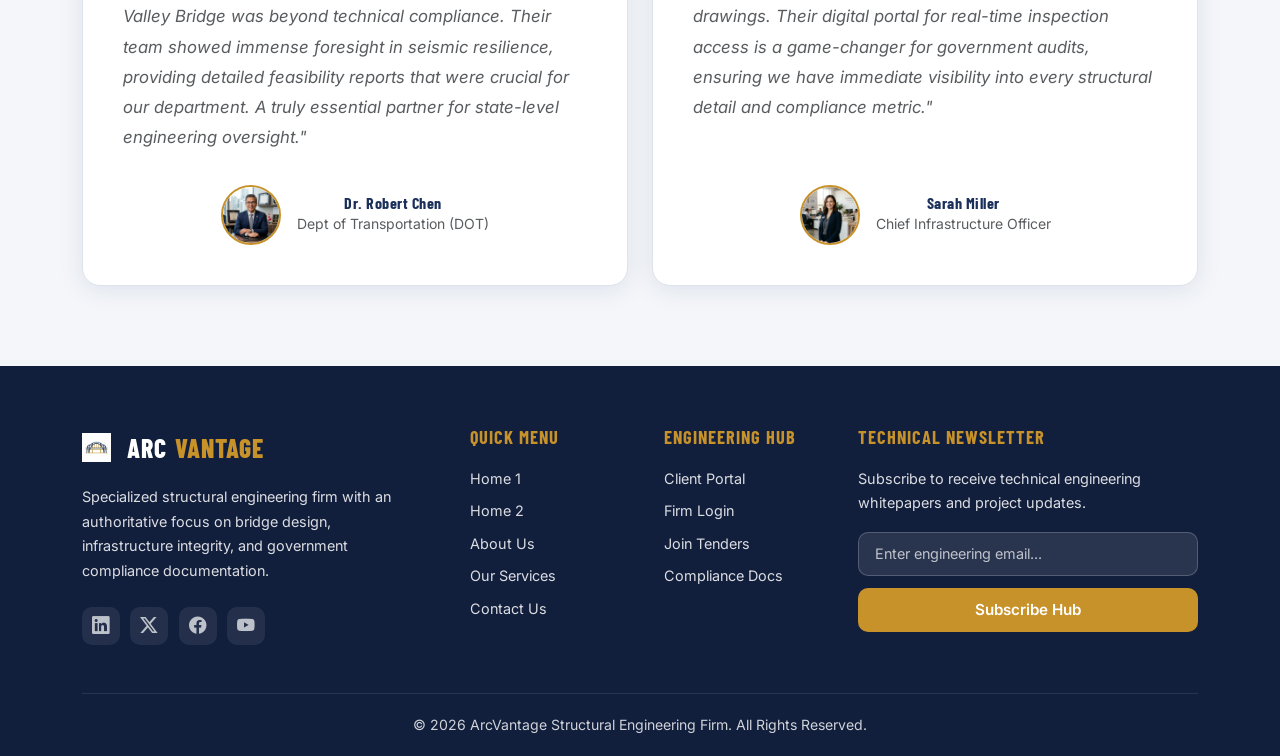
==== commit c8bf9b3b: "Add files via upload correction2" ====
--- a/index.html
+++ b/index.html
@@ -44,8 +44,8 @@
                             <a href="login.html" class="btn btn-brand-secondary btn-sm px-4 text-white">Login</a>
                         </li>
                     </ul>
-                    <div class="themeToggle ms-lg-3" title="Toggle Theme"><i class="bi bi-moon-fill"></i></div>
-                    <div class="rtlToggle ms-lg-3" title="Toggle RTL"><i class="bi bi-translate"></i></div>
+                    <div id="themeToggle" class="themeToggle d-none d-lg-flex ms-lg-3" title="Toggle Theme"><i class="bi bi-moon-fill fs-5"></i></div>
+                    <div id="rtlToggle" class="rtlToggle d-none d-lg-flex ms-lg-3" title="Toggle RTL"><i class="bi bi-arrow-left-right fs-5"></i></div>
                 </div>
             </div>
         </div>
@@ -67,9 +67,9 @@
                 <li class="nav-item"><a class="nav-link" href="dashboard.html">Dashboard</a></li>
                 <li class="nav-item mt-3"><a href="login.html" class="btn btn-brand-secondary w-100 text-white">Login</a></li>
             </ul>
-            <div class="d-flex gap-3 mt-4 justify-content-center pt-4 border-top border-white border-opacity-10">
-                <div class="themeToggle mobile-toggle" title="Toggle Theme"><i class="bi bi-moon-fill"></i></div>
-                <div class="rtlToggle mobile-toggle" title="Toggle RTL"><i class="bi bi-translate"></i></div>
+            <div class="d-flex gap-3 justify-content-center pt-4 mt-3 border-top border-white border-opacity-10">
+                <div class="themeToggle toggle-shadow" title="Toggle Theme"><i class="bi bi-moon-fill fs-5"></i></div>
+                <div class="rtlToggle toggle-shadow" title="Toggle RTL"><i class="bi bi-arrow-left-right fs-5"></i></div>
             </div>
         </div>
     </div>
--- a/assets/css/style.css
+++ b/assets/css/style.css
@@ -319,29 +319,6 @@
 
 .navbar-btn { min-width: 90px; justify-content: center; }
 
-/* ---- Theme Toggle ---- */
-#themeToggle, .themeToggle {
-  background: #fff;
-  border: 1.5px solid #fff;
-  color: var(--primary);
-  border-radius: 50px;
-  width: 40px;
-  height: 40px;
-  display: flex;
-  align-items: center;
-  justify-content: center;
-  cursor: pointer;
-  transition: var(--transition);
-  font-size: 1.1rem;
-  box-shadow: 0 2px 10px rgba(0,0,0,0.1);
-}
-#themeToggle:hover, .themeToggle:hover {
-  background: var(--secondary);
-  border-color: var(--secondary);
-  color: #fff;
-  transform: scale(1.1);
-}
-
 /* ---- Hero Sections ---- */
 .hero-section {
   min-height: 90vh;
@@ -1309,8 +1286,8 @@
     gap: 0.75rem !important;
   }
   .auth-wrapper .rtlToggle, 
-  .auth-wrapper #themeToggle {
-    font-size: 1.2rem !important; /* Slightly smaller icons */
+  .themeToggle {
+    font-size: 1.2rem !important; 
   }
   .auth-card .navbar-brand {
     font-size: 1.4rem; /* Prevent brand name from hitting toggles */
@@ -1363,30 +1340,39 @@
   font-size: 1.5rem;
 }
 
-/* ---- RTL Toggle Button ---- */
-/* ---- RTL Toggle Button ---- */
-#rtlToggle, .rtlToggle, .themeToggle {
-  background: #ffffff !important;
-  border: 1.5px solid #ffffff !important;
-  color: var(--primary) !important;
-  border-radius: 50px;
+
+/* ---- Unified Theme & RTL Toggles ---- */
+.themeToggle, .rtlToggle {
   width: 40px;
   height: 40px;
   display: flex !important;
   align-items: center;
   justify-content: center;
   cursor: pointer;
-  transition: var(--transition);
+  border-radius: 50%;
+  transition: all 0.3s ease;
   font-size: 1.1rem;
-  box-shadow: 0 4px 15px rgba(0,0,0,0.15);
-  margin-left: 0.75rem;
-}
-
-#rtlToggle:hover, .rtlToggle:hover, .themeToggle:hover {
+  background: rgba(255,255,255,0.1);
+  border: 1px solid rgba(255,255,255,0.2);
+  color: #ffffff;
+}
+
+[data-theme="dark"] .themeToggle, 
+[data-theme="dark"] .rtlToggle {
+  background: rgba(255,255,255,0.05);
+  border-color: rgba(255,255,255,0.1);
+}
+
+.themeToggle:hover, .rtlToggle:hover {
   background: var(--secondary) !important;
   border-color: var(--secondary) !important;
-  color: #fff !important;
-  transform: scale(1.1);
+  color: #ffffff !important;
+  transform: scale(1.1) rotate(5deg);
+}
+
+/* Shadow for toggles when they are on white backgrounds (Dashboard/Auth) */
+.toggle-shadow {
+  box-shadow: 0 4px 15px rgba(0,0,0,0.15);
 }
 
 /* ---- Our Credentials section contrast fix ---- */
@@ -1527,3 +1513,10 @@
   color: #fff;
   transform: scale(1.1);
 }
+
+.sidebar-icon-btn:hover {
+  background: var(--secondary);
+  border-color: var(--secondary);
+  color: #fff;
+  transform: scale(1.1);
+}
